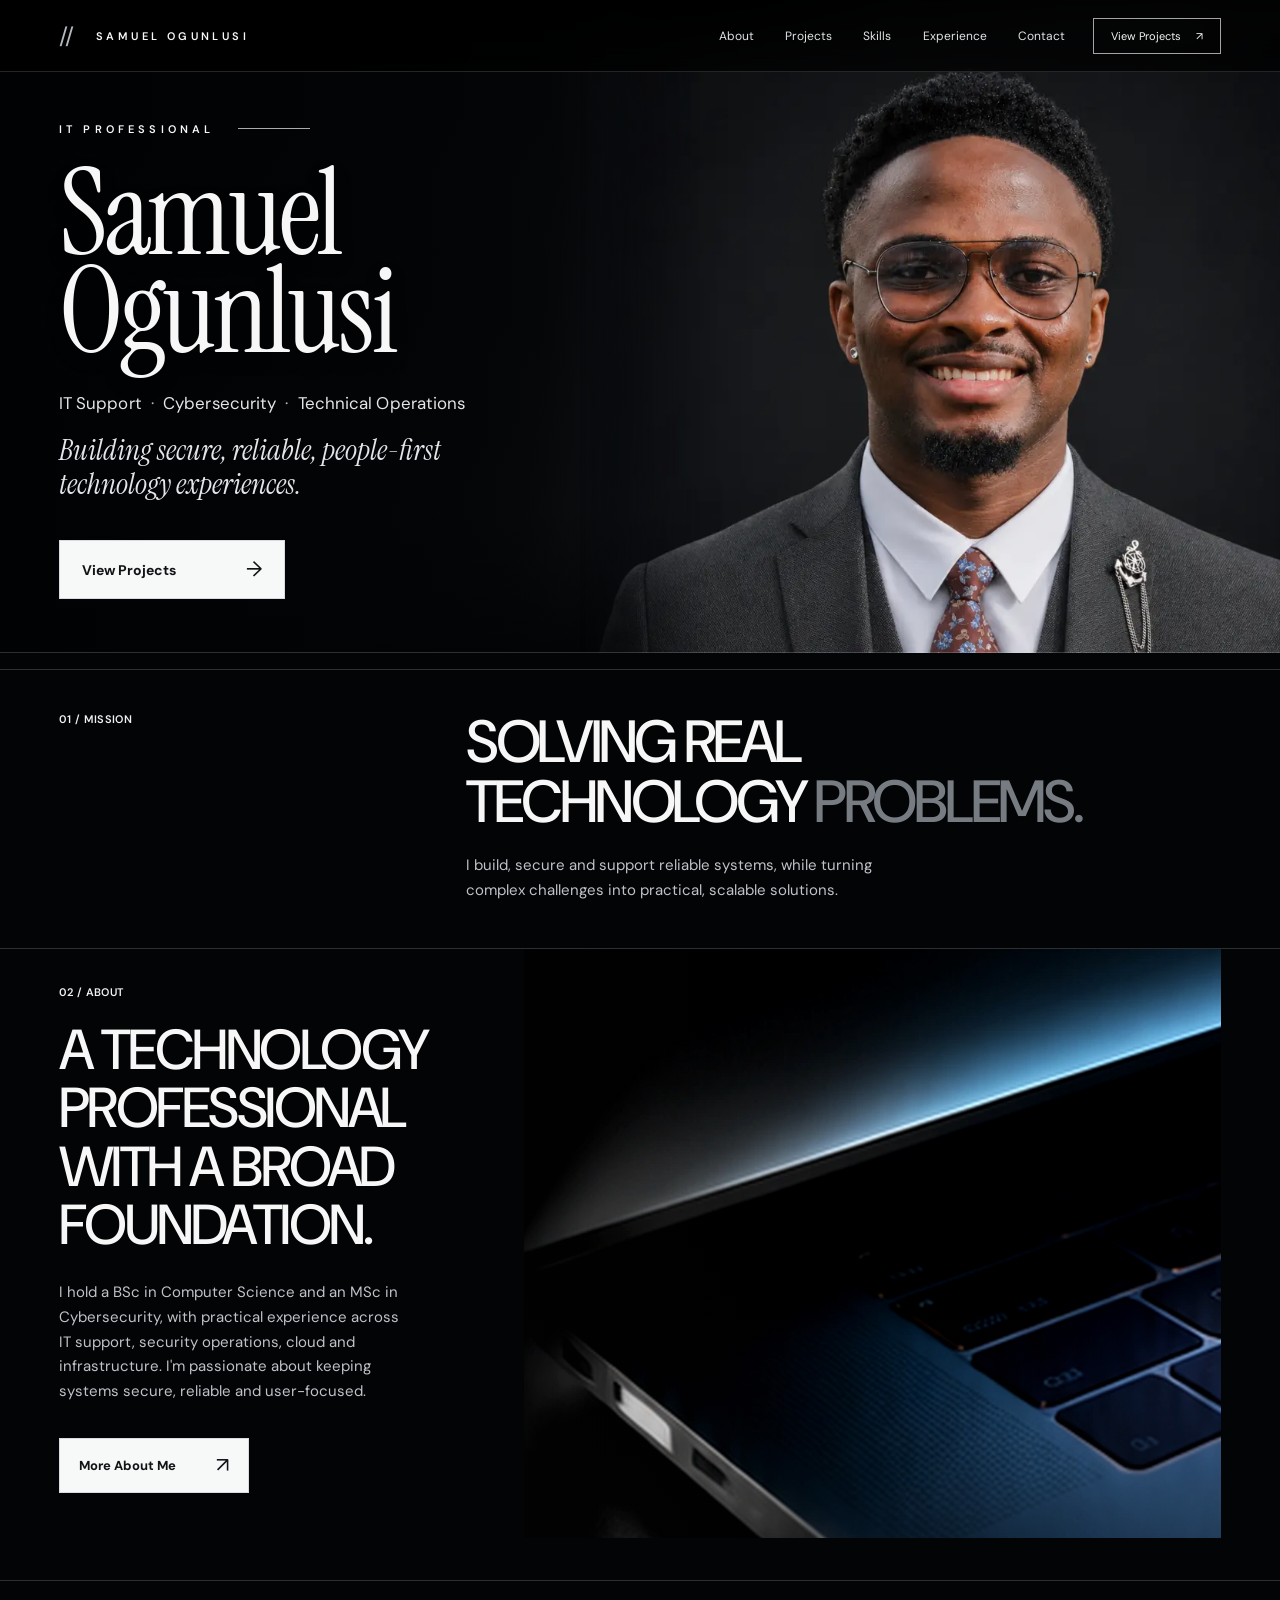
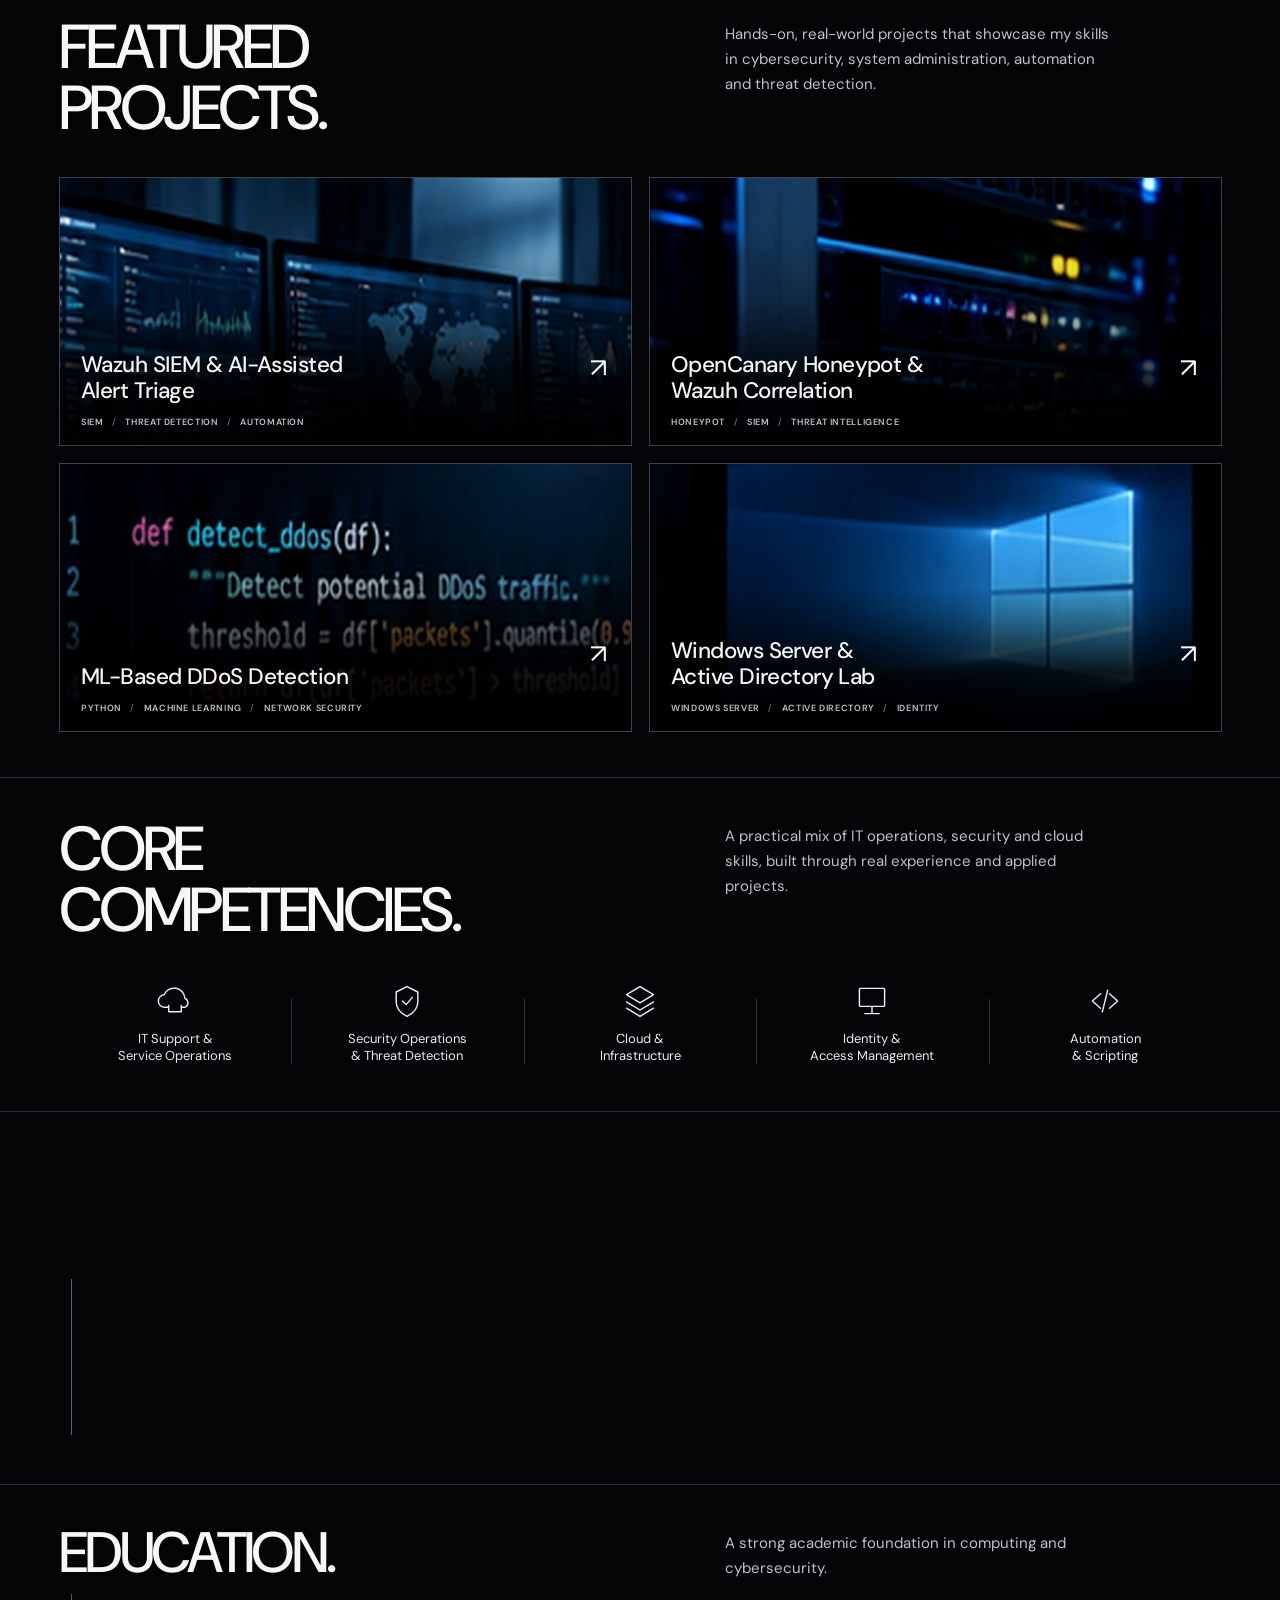
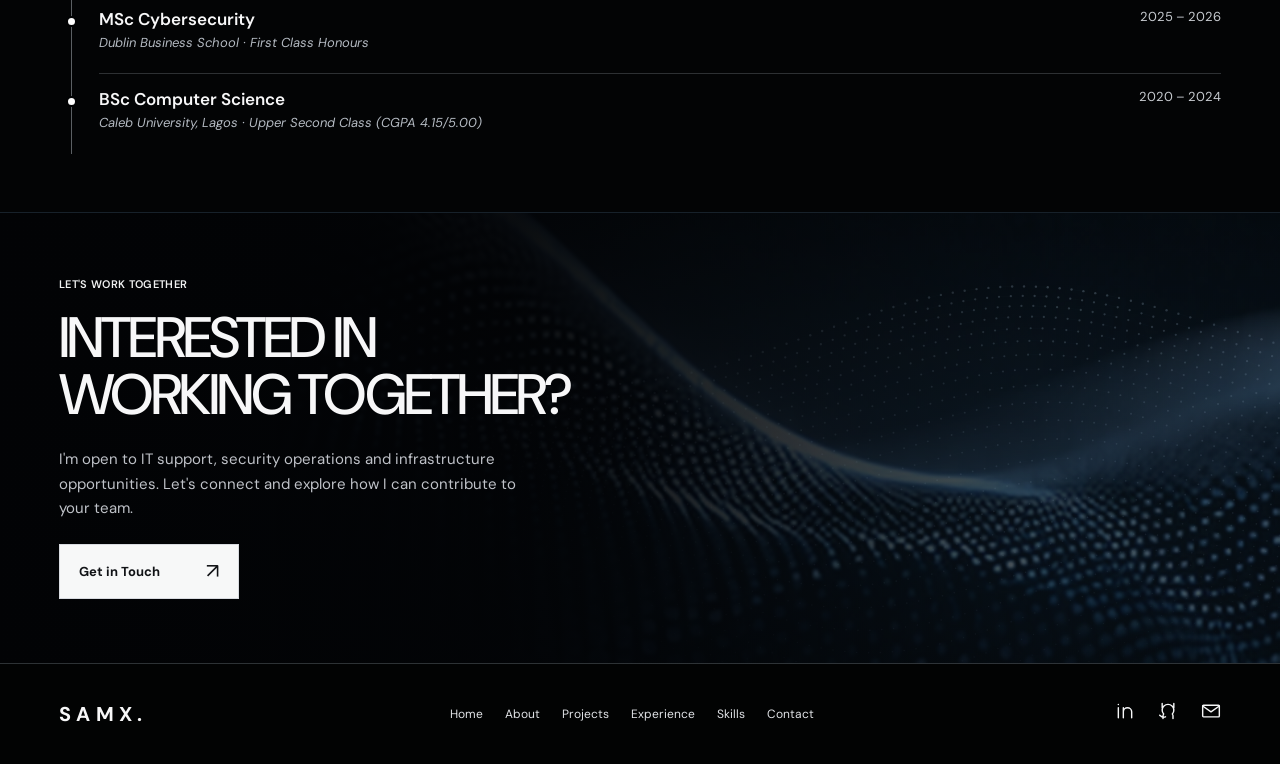
==== index.html @ 0290d422 "feat(portfolio): replace old Flask site with approved SAMX 2026 design" ====
<!doctype html>
<html lang="en">
<head>
  <meta charset="utf-8">
  <meta name="viewport" content="width=device-width, initial-scale=1">
  <meta name="theme-color" content="#050608">
  <meta name="description" content="Samuel Ogunlusi — IT support, cybersecurity and technical operations. Computer Science and MSc Cybersecurity graduate in Dublin. Selected work in SIEM, threat detection, ML security research and identity systems.">
  <meta property="og:title" content="Samuel Ogunlusi | IT Support · Cybersecurity · Technical Operations">
  <meta property="og:description" content="Building secure, reliable, people-first technology experiences.">
  <title>Samuel Ogunlusi · IT Support, Cybersecurity & Technical Operations</title>
  <link rel="icon" type="image/svg+xml" href="assets/favicon.svg">
  <link rel="preconnect" href="https://fonts.googleapis.com">
  <link rel="preconnect" href="https://fonts.gstatic.com" crossorigin>
  <link href="https://fonts.googleapis.com/css2?family=DM+Sans:wght@400;500;600;700&family=DM+Mono:wght@400;500&family=Instrument+Serif:ital@0;1&display=swap" rel="stylesheet">
  <link rel="stylesheet" href="styles.css">
  <script defer src="app.js"></script>
</head>
<body>
<a href="#main" class="skip-link">Skip to content</a>
<div id="readingProgress" aria-hidden="true"></div>
<header class="site-header" id="top">
  <div class="shell nav-content">
    <a class="brand" href="#top" aria-label="Samuel Ogunlusi home"><span class="brand-mark">//</span><span>SAMUEL OGUNLUSI</span></a>
    <nav class="desktop-links" aria-label="Main navigation">
      <a href="#about">About</a><a href="#projects">Projects</a><a href="#skills">Skills</a><a href="#experience">Experience</a><a href="#contact">Contact</a>
    </nav>
    <div class="nav-actions">
      <a class="outline-link" href="#projects">View Projects <span aria-hidden="true">↗</span></a>
      <button id="menuToggle" class="menu-toggle" aria-label="Open menu" aria-controls="mobileMenu" aria-expanded="false" type="button"><span></span><span></span></button>
    </div>
  </div>
  <nav id="mobileMenu" class="mobile-links" aria-label="Mobile navigation" hidden>
    <a href="#about">About</a><a href="#projects">Projects</a><a href="#skills">Skills</a><a href="#experience">Experience</a><a href="#contact">Contact</a>
  </nav>
</header>
<main id="main">
<!-- HERO: faithful to the exact approved first-screen layout. Original portrait pixels are untouched. -->
<section class="hero" aria-labelledby="heroName">
  <div class="hero-architecture" aria-hidden="true"></div>
  <div class="shell hero-inner">
    <div class="hero-copy">
      <div class="section-kicker hero-kicker"><span>IT PROFESSIONAL</span><span class="kicker-rule"></span></div>
      <h1 id="heroName">Samuel<br>Ogunlusi</h1>
      <p class="hero-roles">IT Support <span>·</span> Cybersecurity <span>·</span> Technical Operations</p>
      <p class="hero-statement">Building secure, reliable, people-first<br class="only-desktop"> technology experiences.</p>
      <a href="#projects" class="light-button magnetic">View Projects <span aria-hidden="true">→</span></a>
    </div>
    <div class="hero-portrait-wrap" aria-hidden="true">
      <img class="hero-portrait" src="assets/samuel-exact-portrait.webp" alt="" fetchpriority="high" width="1000" height="1000">
    </div>
  </div>
  <div class="hero-edge" aria-hidden="true"></div>
</section>

<!-- 01 MISSION -->
<section class="mission content-section" id="mission" aria-labelledby="mission-title">
  <div class="shell dividing-line mission-grid">
    <span class="section-label reveal">01 / MISSION</span>
    <div class="mission-content reveal">
      <h2 id="mission-title">SOLVING REAL<br>TECHNOLOGY <span>PROBLEMS.</span></h2>
      <p>I build, secure and support reliable systems, while turning complex challenges into practical, scalable solutions.</p>
    </div>
  </div>
</section>

<!-- 02 ABOUT -->
<section class="about content-section" id="about" aria-labelledby="about-heading">
  <div class="shell dividing-line about-grid">
    <div class="about-copy reveal">
      <span class="section-label">02 / ABOUT</span>
      <h2 id="about-heading">A TECHNOLOGY<br>PROFESSIONAL<br>WITH A BROAD<br>FOUNDATION.</h2>
      <p>I hold a BSc in Computer Science and an MSc in Cybersecurity, with practical experience across IT support, security operations, cloud and infrastructure. I'm passionate about keeping systems secure, reliable and user-focused.</p>
      <a class="light-button magnetic small-button" href="#experience">More About Me <span aria-hidden="true">↗</span></a>
    </div>
    <div class="about-visual reveal" aria-label="Close-up editorial photograph of a modern laptop"><img src="assets/approved-laptop.webp" alt="Blue-lit laptop keyboard with a dark industrial finish" loading="lazy" width="996" height="726"><div class="visual-sheen" aria-hidden="true"></div></div>
  </div>
</section>

<!-- FEATURED PROJECTS: exact 2x2 card layout and approved imagery -->
<section class="projects content-section" id="projects" aria-labelledby="projects-heading">
  <div class="shell dividing-line">
    <div class="section-intro reveal"><h2 id="projects-heading">FEATURED<br>PROJECTS.</h2><p>Hands-on, real-world projects that showcase my skills in cybersecurity, system administration, automation and threat detection.</p></div>
    <div class="project-grid">
      <button class="project-card reveal" data-project="wazuh" aria-label="View Wazuh SIEM and AI-Assisted Alert Triage case study" type="button">
        <img src="assets/project-1.webp" alt="Multiple cybersecurity monitoring dashboards" loading="lazy" width="1280" height="500">
        <span class="project-overlay"><span class="project-title">Wazuh SIEM &amp; AI-Assisted<br>Alert Triage</span><span class="project-arrow" aria-hidden="true">↗</span><span class="project-tags">SIEM <b>/</b> THREAT DETECTION <b>/</b> AUTOMATION</span></span><span class="project-glint" aria-hidden="true"></span>
      </button>
      <button class="project-card reveal" data-project="opencanary" aria-label="View OpenCanary Honeypot and Wazuh Correlation case study" type="button">
        <img src="assets/project-2.webp" alt="Data centre racks illuminated by blue network status lights" loading="lazy" width="1280" height="500">
        <span class="project-overlay"><span class="project-title">OpenCanary Honeypot &amp;<br>Wazuh Correlation</span><span class="project-arrow" aria-hidden="true">↗</span><span class="project-tags">HONEYPOT <b>/</b> SIEM <b>/</b> THREAT INTELLIGENCE</span></span><span class="project-glint" aria-hidden="true"></span>
      </button>
      <button class="project-card reveal" data-project="gadm" aria-label="View ML-Based DDoS Detection research case study" type="button">
        <img src="assets/project-3.webp" alt="Python network security detection code in a dark code editor" loading="lazy" width="1280" height="500">
        <span class="project-overlay"><span class="project-title">ML-Based DDoS Detection</span><span class="project-arrow" aria-hidden="true">↗</span><span class="project-tags">PYTHON <b>/</b> MACHINE LEARNING <b>/</b> NETWORK SECURITY</span></span><span class="project-glint" aria-hidden="true"></span>
      </button>
      <button class="project-card reveal" data-project="windows" aria-label="View Windows Server and Active Directory Lab case study" type="button">
        <img src="assets/project-4.webp" alt="Glowing blue Windows desktop against a black background" loading="lazy" width="1280" height="500">
        <span class="project-overlay"><span class="project-title">Windows Server &amp;<br>Active Directory Lab</span><span class="project-arrow" aria-hidden="true">↗</span><span class="project-tags">WINDOWS SERVER <b>/</b> ACTIVE DIRECTORY <b>/</b> IDENTITY</span></span><span class="project-glint" aria-hidden="true"></span>
      </button>
    </div>
  </div>
</section>

<!-- CORE COMPETENCIES -->
<section class="skills content-section" id="skills" aria-labelledby="skills-heading">
  <div class="shell dividing-line">
    <div class="section-intro reveal"><h2 id="skills-heading">CORE<br>COMPETENCIES.</h2><p>A practical mix of IT operations, security and cloud skills, built through real experience and applied projects.</p></div>
    <div class="skills-grid">
      <div class="skill-item reveal"><svg viewBox="0 0 40 40" aria-hidden="true"><path d="M12 27H9a7 7 0 0 1-1-14 12 12 0 0 1 23 4 5.4 5.4 0 0 1 0 10h-4M13 32v-7m14 7v-7M13 32h14"/></svg><span>IT Support &amp;<br>Service Operations</span></div>
      <div class="skill-item reveal"><svg viewBox="0 0 40 40" aria-hidden="true"><path d="M20 4 32 10v11c0 9-6 13-12 16C14 34 8 30 8 21V10Z"/><path d="m15 20 4 4 7-8"/></svg><span>Security Operations<br>&amp; Threat Detection</span></div>
      <div class="skill-item reveal"><svg viewBox="0 0 40 40" aria-hidden="true"><path d="m20 4 15 9-15 9L5 13Zm-15 17 15 9 15-9M5 28l15 9 15-9"/></svg><span>Cloud &amp;<br>Infrastructure</span></div>
      <div class="skill-item reveal"><svg viewBox="0 0 40 40" aria-hidden="true"><rect x="6" y="6" width="28" height="20" rx="1"/><path d="M20 26v8M12 34h16"/></svg><span>Identity &amp;<br>Access Management</span></div>
      <div class="skill-item reveal"><svg viewBox="0 0 40 40" aria-hidden="true"><path d="m15 12-9 8 9 8m10-16 9 8-9 8M23 8l-6 24"/></svg><span>Automation<br>&amp; Scripting</span></div>
    </div>
  </div>
</section>

<!-- EXPERIENCE -->
<section class="experience content-section" id="experience" aria-labelledby="experience-heading">
  <div class="shell dividing-line">
    <div class="section-intro reveal"><h2 id="experience-heading">PROFESSIONAL<br>EXPERIENCE.</h2><p>Hands-on experience delivering IT support, user management and operational improvements in fast-paced environments.</p></div>
    <div class="timeline" role="list">
      <button class="timeline-row reveal" type="button" data-experience="enl" role="listitem" aria-expanded="false"><span class="timeline-dot"></span><span class="timeline-main"><strong>IT Support Technician</strong><i>ENL Consortium Limited · Abuja, Nigeria</i><span class="timeline-detail" hidden>Delivered first- and second-line Windows and network support for 50+ users, supported Active Directory administration and streamlined onboarding work through PowerShell automation.</span></span><time datetime="2023-05">May 2023 – Oct 2023</time><span class="timeline-arrow" aria-hidden="true">↗</span></button>
      <button class="timeline-row reveal" type="button" data-experience="niit" role="listitem" aria-expanded="false"><span class="timeline-dot"></span><span class="timeline-main"><strong>Cybersecurity Associate</strong><i>NIIT Fortesoft Systems · Lagos, Nigeria</i><span class="timeline-detail" hidden>Investigated Windows/Linux security events and network connectivity issues; used Python and Bash for log processing and prepared technical reports.</span></span><time datetime="2024-09">Sep 2024 – Aug 2025</time><span class="timeline-arrow" aria-hidden="true">↗</span></button>
    </div>
  </div>
</section>

<!-- EDUCATION -->
<section class="education content-section" id="education" aria-labelledby="education-heading">
  <div class="shell dividing-line">
    <div class="section-intro reveal"><h2 id="education-heading">EDUCATION.</h2><p>A strong academic foundation in computing and cybersecurity.</p></div>
    <div class="timeline education-timeline" role="list">
      <div class="timeline-row reveal" role="listitem"><span class="timeline-dot"></span><span class="timeline-main"><strong>MSc Cybersecurity</strong><i>Dublin Business School · First Class Honours</i></span><time>2025 – 2026</time></div>
      <div class="timeline-row reveal" role="listitem"><span class="timeline-dot"></span><span class="timeline-main"><strong>BSc Computer Science</strong><i>Caleb University, Lagos · Upper Second Class (CGPA 4.15/5.00)</i></span><time>2020 – 2024</time></div>
    </div>
  </div>
</section>

<!-- CONTACT -->
<section class="contact" id="contact" aria-labelledby="contact-heading">
  <canvas id="waveCanvas" aria-hidden="true"></canvas>
  <div class="contact-wash" aria-hidden="true"></div>
  <div class="shell contact-inner"><div class="contact-copy reveal"><span class="section-label">LET'S WORK TOGETHER</span><h2 id="contact-heading">INTERESTED IN<br>WORKING TOGETHER?</h2><p>I'm open to IT support, security operations and infrastructure opportunities. Let's connect and explore how I can contribute to your team.</p><a href="mailto:samuelogunlusi21@gmail.com?subject=Portfolio%20enquiry" class="light-button magnetic small-button">Get in Touch <span aria-hidden="true">↗</span></a></div></div>
</section>
</main>
<footer class="footer"><div class="shell footer-inner"><a href="#top" class="footer-brand">SAMX.</a><nav aria-label="Footer navigation"><a href="#top">Home</a><a href="#about">About</a><a href="#projects">Projects</a><a href="#experience">Experience</a><a href="#skills">Skills</a><a href="#contact">Contact</a></nav><div class="social-links"><a href="https://www.linkedin.com/in/samuel-ogunlusi" target="_blank" rel="noopener noreferrer" aria-label="LinkedIn"><svg viewBox="0 0 24 24" aria-hidden="true"><path d="M4 8v12M4 4v.3M10 20V8m0 5a5 5 0 0 1 10 0v7"/></svg></a><a href="https://github.com/SamXl-Codes" target="_blank" rel="noopener noreferrer" aria-label="GitHub"><svg viewBox="0 0 24 24" aria-hidden="true"><path d="M9 19c-5 2-6-2-7-2m16 4v-3a3 3 0 0 0-.8-2.3 7 7 0 1 0-10.4 0A3 3 0 0 0 6 18v3m13-18v5m-14-5v5"/></svg></a><a href="mailto:samuelogunlusi21@gmail.com" aria-label="Email Samuel"><svg viewBox="0 0 24 24" aria-hidden="true"><rect x="2" y="5" width="20" height="14" rx="1"/><path d="m2 6 10 7 10-7"/></svg></a></div></div></footer>

<dialog id="projectDialog" class="project-dialog" aria-labelledby="dialogTitle"><div class="dialog-panel"><button class="dialog-close" id="dialogClose" aria-label="Close project details" type="button">×</button><span id="dialogIndex" class="dialog-index"></span><h2 id="dialogTitle"></h2><p id="dialogLead" class="dialog-lead"></p><div class="dialog-columns"><section><h3>THE CHALLENGE</h3><p id="dialogChallenge"></p></section><section><h3>THE IMPLEMENTATION</h3><p id="dialogImplementation"></p></section><section><h3>THE OUTCOME</h3><p id="dialogOutcome"></p></section></div><div id="dialogTech" class="dialog-tech"></div><div class="dialog-actions"><a href="https://github.com/SamXl-Codes" target="_blank" rel="noopener noreferrer">Explore GitHub ↗</a><button id="dialogBack" type="button">Back to projects ↑</button></div><p class="dialog-disclaimer">Project visuals are editorial illustrations. Detailed artefacts and public repositories can be linked once approved for release.</p></div></dialog>
<div class="motion-toolbar"><button id="motionToggle" type="button" aria-label="Pause animations" aria-pressed="false"><span aria-hidden="true">Ⅱ</span> <span class="motion-text">Pause motion</span></button></div>
</body>
</html>
---- styles.css ----
:root{--bg:#030405;--bg2:#0a0d11;--white:#f7f7f8;--muted:#a9aeb5;--quiet:#7c828a;--rule:rgba(215,224,232,.20);--blue:#9abbd6;--page:1220px;--gutter:clamp(22px,4.6vw,68px);--ease:cubic-bezier(.22,1,.36,1)}
*{box-sizing:border-box}html{scroll-behavior:smooth;scroll-padding-top:95px}body{margin:0;background:var(--bg);color:var(--white);font-family:'DM Sans',Arial,sans-serif;font-size:16px;-webkit-font-smoothing:antialiased;overflow-x:hidden}body.dialog-open,body.menu-open{overflow:hidden}a{color:inherit;text-decoration:none}button{font:inherit}img{display:block;max-width:100%}button,a{-webkit-tap-highlight-color:transparent}button:focus-visible,a:focus-visible{outline:2px solid #c7ddec;outline-offset:5px}::selection{background:#d2e7f2;color:#101318}.shell{max-width:calc(var(--page) + var(--gutter)*2);padding-inline:var(--gutter);margin-inline:auto}.skip-link{position:fixed;top:-90px;left:20px;background:white;color:#000;z-index:999;padding:12px}.skip-link:focus{top:16px}#readingProgress{height:2px;background:#e7ebef;position:fixed;top:0;left:0;z-index:1002;width:0;box-shadow:0 0 14px rgba(228,241,252,.65);pointer-events:none}
.site-header{position:absolute;left:0;right:0;top:0;z-index:30;background:linear-gradient(to bottom,rgba(0,0,0,.92),rgba(0,0,0,.72));border-bottom:1px solid rgba(255,255,255,.14);backdrop-filter:blur(14px)}.nav-content{height:71px;display:flex;align-items:center;justify-content:space-between;gap:28px}.brand{display:flex;align-items:center;gap:22px;white-space:nowrap;font-size:11px;letter-spacing:.31em;font-weight:600}.brand-mark{font-size:23px;font-weight:400;letter-spacing:0;color:#b4bac0}.desktop-links{display:flex;gap:clamp(15px,2.45vw,35px);align-items:center;margin-left:auto}.desktop-links a,.footer nav a{font-size:12px;color:#e1e3e7;transition:color .3s ease}.desktop-links a{position:relative}.desktop-links a:after{content:"";position:absolute;bottom:-11px;left:0;width:100%;height:1px;transform:scaleX(0);transform-origin:left;background:var(--white);transition:transform .3s var(--ease)}.desktop-links a:hover:after,.desktop-links a.active:after{transform:scaleX(1)}.outline-link{display:inline-flex;gap:15px;align-items:center;border:1px solid #a1a3a8;padding:10px 17px;font-size:11px;white-space:nowrap;transition:background .3s,color .3s,border-color .3s}.outline-link:hover{background:#fff;color:#111;border-color:#fff}.nav-actions{display:flex;align-items:center}.menu-toggle{display:none;width:38px;height:35px;border:1px solid #717780;background:transparent;color:white;flex-direction:column;align-items:center;justify-content:center;gap:6px}.menu-toggle span{width:18px;height:1px;background:#fff;transition:transform .2s}.menu-toggle[aria-expanded=true] span:first-child{transform:translateY(3.5px) rotate(45deg)}.menu-toggle[aria-expanded=true] span:last-child{transform:translateY(-3.5px) rotate(-45deg)}.mobile-links{position:absolute;top:70px;left:0;right:0;z-index:35;padding:18px var(--gutter) 28px;background:#06080a;border-bottom:1px solid var(--rule);display:grid;gap:0}.mobile-links[hidden]{display:none}.mobile-links a{padding:16px 8px;border-bottom:1px solid var(--rule);font-size:20px}
.hero{min-height:620px;height:clamp(600px,51vw,750px);position:relative;isolation:isolate;overflow:hidden;background:linear-gradient(120deg,#020305 7%,#080b0e 44%,#14171b 65%,#040507 100%)}.hero-architecture{position:absolute;inset:-10% -8% -10% 35%;z-index:-2;opacity:.55;background:repeating-linear-gradient(88deg,transparent 0 13%,rgba(143,155,171,.15) 16%,transparent 18% 29%),radial-gradient(ellipse at 70% 36%,#3c454e 0%,transparent 50%);filter:blur(18px);transform:skewX(-7deg)}.hero:after{content:"";position:absolute;inset:0;z-index:-1;pointer-events:none;background:linear-gradient(90deg,rgba(1,2,3,.90) 0%,rgba(2,3,4,.78) 33%,rgba(2,3,4,.12) 65%,rgba(3,4,5,.03) 90%),linear-gradient(0deg,#040506 0%,transparent 22%)}.hero-inner{height:100%;position:relative;display:flex;align-items:center}.hero-copy{position:relative;z-index:3;width:55%;padding-top:68px;pointer-events:auto}.section-kicker{display:flex;align-items:center;gap:23px;text-transform:uppercase;letter-spacing:.38em;font-weight:600;font-size:11px}.hero-kicker{margin-bottom:29px}.kicker-rule{height:1px;width:72px;background:#a7acb1}.hero h1{font-family:'Instrument Serif',Georgia,serif;font-weight:400;letter-spacing:-.028em;font-size:clamp(82px,9.3vw,143px);line-height:.83;margin:0 0 30px;white-space:nowrap;text-shadow:0 8px 20px rgba(0,0,0,.13)}.hero-roles{margin:0 0 20px;color:#e4e5e8;white-space:nowrap;font-size:clamp(13px,1.32vw,18px);letter-spacing:.005em}.hero-roles span{color:#adb9c1;margin:0 .3em}.hero-statement{font-family:'Instrument Serif',Georgia,serif;font-style:italic;color:#e2e5e9;font-size:clamp(23px,2.25vw,34px);line-height:1.18;margin:0 0 38px;max-width:600px}.light-button{display:inline-flex;align-items:center;justify-content:space-between;gap:40px;min-width:226px;padding:18px 22px;background:#f7f8f8;color:#111316;font-weight:700;font-size:14px;border:1px solid #d8dbe0;transition:background .25s,transform .35s var(--ease),box-shadow .3s}.light-button:hover{background:#dce7ee;box-shadow:0 8px 35px rgba(217,232,240,.18)}.light-button span{font-size:21px;font-weight:400;line-height:1}.small-button{min-width:180px;padding:16px 19px;font-size:13px}.hero-portrait-wrap{position:absolute;pointer-events:none;right:-5.5%;bottom:-23%;height:115%;width:min(62%,770px);z-index:0;overflow:visible;opacity:1;transform:translate3d(var(--portrait-x,0px),var(--portrait-y,0px),0);transition:transform .8s var(--ease)}.hero-portrait{display:block;position:absolute;width:100%;max-width:none;height:auto;bottom:0;right:0;mask-image:linear-gradient(to right,transparent 0%,#000 16%,#000 90%,transparent 100%),linear-gradient(to bottom,transparent 0%,#000 14%,#000 85%,transparent 100%);mask-composite:intersect;-webkit-mask-image:linear-gradient(to right,transparent 0%,#000 16%,#000 90%,transparent 100%)}.hero-edge{height:1px;background:var(--rule);position:absolute;bottom:0;left:0;right:0}
.content-section{background:var(--bg)}.dividing-line{border-top:1px solid var(--rule)}.section-label{display:block;font-size:11px;font-weight:600;letter-spacing:.03em;color:#f0f1f1}.mission{padding-top:16px}.mission-grid{display:grid;grid-template-columns:35% 65%;gap:0;min-height:252px;padding-top:42px;padding-bottom:46px}.mission-content h2{font-weight:500;font-size:clamp(38px,4.65vw,67px);line-height:1.0;letter-spacing:-.055em;margin:0 0 22px}.mission-content h2 span{color:#777c83}.mission-content p,.section-intro p,.about-copy p,.contact-copy p{font-size:15px;line-height:1.65;color:#bfc2c8;max-width:465px;margin:0}
.about{padding-top:0}.about-grid{display:grid;grid-template-columns:40% 60%;align-items:stretch;min-height:570px;gap:0}.about-copy{padding:36px 30px 45px 0}.about-copy h2{font-size:clamp(35px,4.4vw,61px);line-height:1.035;letter-spacing:-.045em;font-weight:500;margin:22px 0 26px}.about-copy p{max-width:340px;margin-bottom:34px}.about-visual{position:relative;overflow:hidden;align-self:stretch;background:radial-gradient(circle at 72% 37%,#141e29,#020406 65%)}.about-visual img{width:100%;height:100%;object-fit:cover;object-position:center;filter:contrast(1.05);transform:scale(1.035);transition:transform 1.4s var(--ease)}.about-visual:hover img{transform:scale(1.09)}.about-visual:before{content:"";position:absolute;z-index:1;inset:0;pointer-events:none;background:linear-gradient(90deg,rgba(3,4,5,.30),transparent 32%),linear-gradient(0deg,rgba(4,5,7,.23),transparent 50%)}.visual-sheen{position:absolute;inset:-50%;pointer-events:none;z-index:2;background:linear-gradient(100deg,transparent 43%,rgba(255,255,255,.075) 48%,transparent 53%);transform:translateX(-80%);transition:transform 1.5s}.about-visual:hover .visual-sheen{transform:translateX(70%)}
.projects{padding-top:42px}.section-intro{display:grid;grid-template-columns:55% 45%;align-items:start;gap:15px;margin:35px 0 38px}.section-intro h2{font-size:clamp(43px,4.85vw,70px);line-height:.99;letter-spacing:-.057em;font-weight:500;margin:0}.section-intro p{padding-top:6px;margin-left:12px;max-width:390px}.project-grid{display:grid;grid-template-columns:1fr 1fr;gap:17px}.project-card{position:relative;display:block;overflow:hidden;height:clamp(220px,21vw,290px);padding:0;cursor:pointer;background:#111b22;border:1px solid rgba(220,231,240,.20);color:var(--white);text-align:left;transform-style:preserve-3d;transition:border-color .4s,box-shadow .35s,transform .5s var(--ease);isolation:isolate}.project-card:hover{border-color:rgba(235,245,255,.72);box-shadow:0 20px 70px rgba(0,0,0,.5)}.project-card img{position:absolute;inset:0;width:100%;height:100%;object-fit:cover;object-position:center;filter:saturate(.9) contrast(1.07);transform:scale(1.005);transition:transform .95s var(--ease),filter .7s ease}.project-card:hover img{transform:scale(1.09);filter:saturate(1.02) contrast(1.08)}.project-overlay{position:absolute;z-index:2;inset:0;background:linear-gradient(0deg,rgba(0,0,0,.99) 0%,rgba(0,0,0,.88) 22%,rgba(0,0,0,.17) 54%,transparent 77%);display:flex;flex-direction:column;justify-content:flex-end;padding:21px 21px 16px}.project-title{font-size:clamp(18px,1.75vw,24px);line-height:1.16;letter-spacing:-.025em;font-weight:500;max-width:86%}.project-arrow{position:absolute;right:24px;bottom:60px;font-size:27px;font-weight:400;transition:transform .35s var(--ease)}.project-card:hover .project-arrow{transform:translate(5px,-5px)}.project-tags{font-size:9px;line-height:1.4;margin-top:12px;letter-spacing:.07em;font-weight:600;white-space:nowrap;color:#bcc3cd}.project-tags b{font-weight:400;color:#7b8793;margin-inline:6px}.project-glint{position:absolute;z-index:3;inset:0;pointer-events:none;background:radial-gradient(420px circle at var(--mouse-x,50%) var(--mouse-y,35%),rgba(231,243,255,.13),transparent 50%);opacity:0;transition:opacity .3s}.project-card:hover .project-glint{opacity:1}
.skills{padding-top:45px}.skills .dividing-line,.experience .dividing-line,.education .dividing-line{padding-top:5px}.skills .section-intro,.experience .section-intro,.education .section-intro{margin-bottom:34px}.skills-grid{display:grid;grid-template-columns:repeat(5,1fr);align-items:stretch;margin-bottom:38px}.skill-item{display:flex;flex-direction:column;align-items:center;justify-content:center;gap:12px;padding:8px 16px 3px;text-align:center;position:relative;transition:transform .45s var(--ease)}.skill-item+ .skill-item:before{content:"";position:absolute;top:25%;left:0;height:70%;width:1px;background:var(--rule)}.skill-item svg{width:36px;height:36px;fill:none;stroke:#e8eef3;stroke-width:1.6;stroke-linecap:round;stroke-linejoin:round;transition:transform .45s var(--ease),stroke .4s ease}.skill-item:hover svg{transform:translateY(-6px);stroke:#accde5}.skill-item span{font-size:13px;line-height:1.3;color:#e9ecef;min-height:35px}.experience,.education{padding-top:4px}.experience .section-intro,.education .section-intro{margin-bottom:15px}.experience .section-intro h2,.education .section-intro h2{font-size:clamp(40px,4.45vw,65px)}.timeline{border-left:1px solid rgba(225,233,240,.40);margin-left:12px;padding-left:27px;margin-bottom:45px}.timeline-row{display:grid;grid-template-columns:minmax(0,1fr) auto 20px;gap:16px;position:relative;min-height:78px;align-items:start;padding:14px 0 15px;width:100%;background:none;color:inherit;text-align:left;border:0;border-bottom:1px solid var(--rule);cursor:pointer}.timeline-row:last-child{border-bottom:0}.timeline-dot{position:absolute;left:-33px;top:22px;width:11px;height:11px;border:2px solid var(--bg);background:#fff;border-radius:50%}.timeline-main{display:flex;flex-direction:column;gap:4px}.timeline-main strong{font-size:17px;font-weight:600}.timeline-main i{font-size:13px;color:#b4bac2;font-style:italic}.timeline time{font-size:13px;color:#c7cbd0;white-space:nowrap}.timeline-arrow{font-size:21px;font-weight:400;transition:transform .3s}.timeline-row:hover .timeline-arrow,.timeline-row[aria-expanded=true] .timeline-arrow{transform:translate(3px,-3px)}.timeline-detail{font-size:13px;font-weight:400;line-height:1.65;color:#aeb8c3;padding-top:10px;max-width:590px}.timeline-detail[hidden]{display:none}.education-timeline .timeline-row{cursor:default;grid-template-columns:minmax(0,1fr) auto;min-height:80px}.education .timeline{margin-bottom:58px}.education .section-intro{margin-bottom:12px}
.contact{position:relative;overflow:hidden;min-height:450px;isolation:isolate;background:radial-gradient(ellipse at 80% 72%,#0e1d2a,#030608 76%);border-top:1px solid #17212a;border-bottom:1px solid var(--rule)}.contact:before{content:"";position:absolute;inset:0;z-index:-2;opacity:.34;background-image:url('assets/approved-wave.webp');background-size:auto 130%;background-position:right center;background-repeat:no-repeat}.contact-wash{position:absolute;inset:0;z-index:-1;pointer-events:none;background:linear-gradient(90deg,rgba(2,3,5,.98) 0%,rgba(2,3,5,.90) 39%,rgba(2,3,5,.18) 83%)}#waveCanvas{position:absolute;inset:0;width:100%;height:100%;z-index:-1;opacity:.89;pointer-events:none}.contact-inner{min-height:450px;display:flex;align-items:center;padding-block:52px}.contact-copy h2{font-size:clamp(38px,4.45vw,64px);font-weight:500;letter-spacing:-.05em;line-height:1;margin:19px 0 23px}.contact-copy p{margin-bottom:23px;max-width:465px}.footer{background:#020303}.footer-inner{min-height:100px;display:flex;align-items:center;gap:30px}.footer-brand{font-size:20px;letter-spacing:.27em;font-weight:700}.footer nav{display:flex;gap:22px;margin:auto;flex-wrap:wrap;justify-content:center}.footer nav a:hover{color:#fff;text-decoration:underline;text-underline-offset:5px}.social-links{display:flex;gap:23px;align-items:center}.social-links a:hover svg{stroke:#9bc9e6;transform:translateY(-3px)}.social-links svg{width:20px;height:20px;fill:none;stroke:#f6f7f8;stroke-width:1.7;stroke-linejoin:round;stroke-linecap:round;transition:stroke .3s,transform .3s}
/* Meaningful transitions, no layout changes */
.reveal{transition:opacity .85s var(--ease),transform .9s var(--ease);will-change:transform,opacity}.js-motion .reveal:not(.shown){opacity:0;transform:translate3d(0,35px,0)}.js-motion .reveal.shown{opacity:1;transform:translate3d(0,0,0)}.project-card:nth-child(2),.project-card:nth-child(4){transition-delay:.11s}.skill-item:nth-child(2){transition-delay:.055s}.skill-item:nth-child(3){transition-delay:.11s}.skill-item:nth-child(4){transition-delay:.165s}.skill-item:nth-child(5){transition-delay:.22s}
/* Case-study overlay */
.project-dialog{width:min(930px,calc(100vw - 36px));max-height:min(85vh,980px);padding:0;color:#f6f7f8;border:1px solid #6c7985;background:#090d12;box-shadow:0 36px 140px #000;border-radius:0;overflow-y:auto;overscroll-behavior:contain}.project-dialog[open]{animation:dialogIn .38s var(--ease)}@keyframes dialogIn{from{opacity:0;transform:translateY(22px) scale(.98)}to{opacity:1;transform:translateY(0) scale(1)}}.project-dialog::backdrop{background:rgba(0,0,0,.79);backdrop-filter:blur(14px)}.dialog-panel{padding:clamp(24px,4.7vw,68px);position:relative}.dialog-close{position:absolute;right:24px;top:22px;width:43px;height:43px;border:1px solid #68747e;background:transparent;color:white;cursor:pointer;font-size:26px}.dialog-close:hover{background:#eaeef2;color:black}.dialog-index{font-size:11px;letter-spacing:.28em;color:#abc4d6}.dialog-panel h2{font-size:clamp(36px,5vw,65px);line-height:1.05;letter-spacing:-.055em;font-weight:500;max-width:750px;margin:20px 0}.dialog-lead{font-family:'Instrument Serif',Georgia,serif;font-size:clamp(25px,3.2vw,40px);line-height:1.22;color:#dbe4ed}.dialog-columns{display:grid;grid-template-columns:1fr 1fr;gap:32px;margin-top:35px}.dialog-columns section:last-child{grid-column:span 2}.dialog-columns h3{font-size:11px;letter-spacing:.15em;color:#a8bfcd}.dialog-columns p{color:#c0c8ce;font-size:15px;line-height:1.7}.dialog-tech{display:flex;gap:9px;flex-wrap:wrap;margin-top:23px}.dialog-tech span{border:1px solid #4d5c68;padding:7px 10px;color:#d3dce4;font-size:11px}.dialog-actions{border-top:1px solid var(--rule);margin-top:35px;padding-top:22px;display:flex;gap:20px;justify-content:space-between;align-items:center}.dialog-actions a,.dialog-actions button{background:none;border:0;color:white;text-decoration:underline;text-underline-offset:5px;cursor:pointer;font-size:13px}.dialog-disclaimer{font-size:11px;color:#8b97a1;margin-top:22px;line-height:1.5}
.motion-toolbar{position:fixed;z-index:20;bottom:18px;right:20px;opacity:0;transform:translateY(7px);transition:opacity .3s,transform .3s;pointer-events:none}.motion-toolbar.visible{opacity:1;transform:translateY(0);pointer-events:auto}.motion-toolbar button{border:1px solid #758591;color:#cdd7df;background:rgba(7,10,14,.88);backdrop-filter:blur(12px);font-size:11px;padding:9px 12px;cursor:pointer}
@media(min-width:1530px){.hero-portrait-wrap{right:-3%;bottom:-19%;width:min(58%,770px)}.hero-copy{width:54%}}
@media(max-width:1000px){.desktop-links{gap:16px}.brand{gap:12px;letter-spacing:.18em}.hero-copy{width:58%}.hero h1{font-size:clamp(77px,9.3vw,100px)}.hero-portrait-wrap{right:-9%;width:70%;bottom:-15%}.hero-roles{white-space:normal}.section-intro h2{font-size:48px}.project-card{height:255px}.project-tags{font-size:8px}.about-grid{grid-template-columns:44% 56%}}
@media(max-width:740px){:root{--gutter:24px}.nav-content{height:62px}.site-header{position:absolute}.desktop-links{display:none}.outline-link{padding:9px 12px;font-size:10px}.menu-toggle{display:flex;margin-left:12px}.brand{font-size:9px;letter-spacing:.14em}.brand-mark{font-size:17px}.mobile-links{top:62px}.hero{height:790px;min-height:760px}.hero-inner{align-items:flex-start}.hero-copy{padding-top:112px;width:100%}.hero-kicker{font-size:9px;margin-bottom:18px}.kicker-rule{width:50px}.hero h1{font-size:clamp(84px,16vw,116px);margin-bottom:15px}.hero-roles{font-size:14px;max-width:380px;margin-bottom:14px}.hero-statement{font-size:26px;max-width:390px;margin-bottom:20px}.hero-portrait-wrap{width:min(90vw,560px);height:560px;right:-14%;bottom:-13%;opacity:1}.hero:after{background:linear-gradient(180deg,rgba(0,0,0,.85) 0%,rgba(0,0,0,.8) 22%,rgba(0,0,0,.1) 65%,rgba(0,0,0,.26) 100%),linear-gradient(90deg,rgba(0,0,0,.50),transparent 80%)}.mission-grid{grid-template-columns:1fr;gap:24px;min-height:0;padding-top:34px;padding-bottom:45px}.mission-content h2{font-size:clamp(36px,8vw,55px)}.about-grid{grid-template-columns:1fr}.about-copy{padding:30px 0 35px}.about-copy h2{font-size:clamp(39px,9.4vw,59px)}.about-copy p{max-width:530px}.about-visual{min-height:310px;max-height:430px}.section-intro{display:grid;grid-template-columns:1fr;gap:15px;margin:30px 0}.section-intro p{margin:0;max-width:570px}.project-grid{grid-template-columns:1fr}.project-card{height:285px}.project-title{font-size:24px}.project-tags{font-size:9px}.skills-grid{grid-template-columns:repeat(2,1fr);row-gap:28px}.skill-item:nth-child(odd):before{display:none}.skill-item:last-child{grid-column:span 2}.section-intro h2{font-size:clamp(43px,9vw,58px)}.contact{min-height:490px}.contact-inner{min-height:490px}.footer-inner{flex-wrap:wrap;justify-content:space-between;padding-block:30px}.footer nav{order:3;width:100%;margin:4px 0 0;gap:18px;justify-content:flex-start}.footer nav a{font-size:12px}.timeline-row{grid-template-columns:minmax(0,1fr) auto 15px;gap:8px}.timeline time{font-size:11px}.timeline-main strong{font-size:15px}.timeline-main i{font-size:12px}}
@media(max-width:430px){:root{--gutter:18px}.nav-content{gap:8px}.brand{font-size:8px;gap:8px}.outline-link{font-size:9px;gap:5px;padding:8px}.menu-toggle{width:34px;margin-left:7px}.hero{height:715px;min-height:715px}.hero-copy{padding-top:102px}.hero h1{font-size:clamp(70px,15.5vw,88px)}.hero-roles{font-size:12px}.hero-statement{font-size:23px}.light-button{min-width:190px;padding:15px 18px}.hero-portrait-wrap{height:425px;width:425px;right:-24%;bottom:-10%}.section-label{font-size:10px}.project-card{height:245px}.project-title{font-size:21px}.project-tags{font-size:7.7px}.project-arrow{right:18px;bottom:48px}.section-intro p,.about-copy p{font-size:14px}.timeline-row{grid-template-columns:1fr 16px;gap:4px}.timeline-row time{grid-column:1;grid-row:2;justify-self:start;padding-top:3px}.timeline-row .timeline-arrow{grid-column:2;grid-row:1}.education-timeline .timeline-row{grid-template-columns:1fr}.education-timeline .timeline-row time{grid-column:1;grid-row:2}.dialog-columns{grid-template-columns:1fr}.dialog-columns section:last-child{grid-column:span 1}.dialog-actions{flex-direction:column;align-items:flex-start}}
@media(prefers-reduced-motion:reduce){*,*::before,*::after{scroll-behavior:auto!important;animation:none!important;transition:none!important}.reveal{opacity:1!important;transform:none!important}.project-card img{transform:none!important}}
.site-header.scrolled{position:fixed;animation:navEnter .34s var(--ease);background:rgba(4,5,6,.86);box-shadow:0 6px 32px rgba(0,0,0,.38)}@keyframes navEnter{from{transform:translateY(-100%)}to{transform:translateY(0)}}
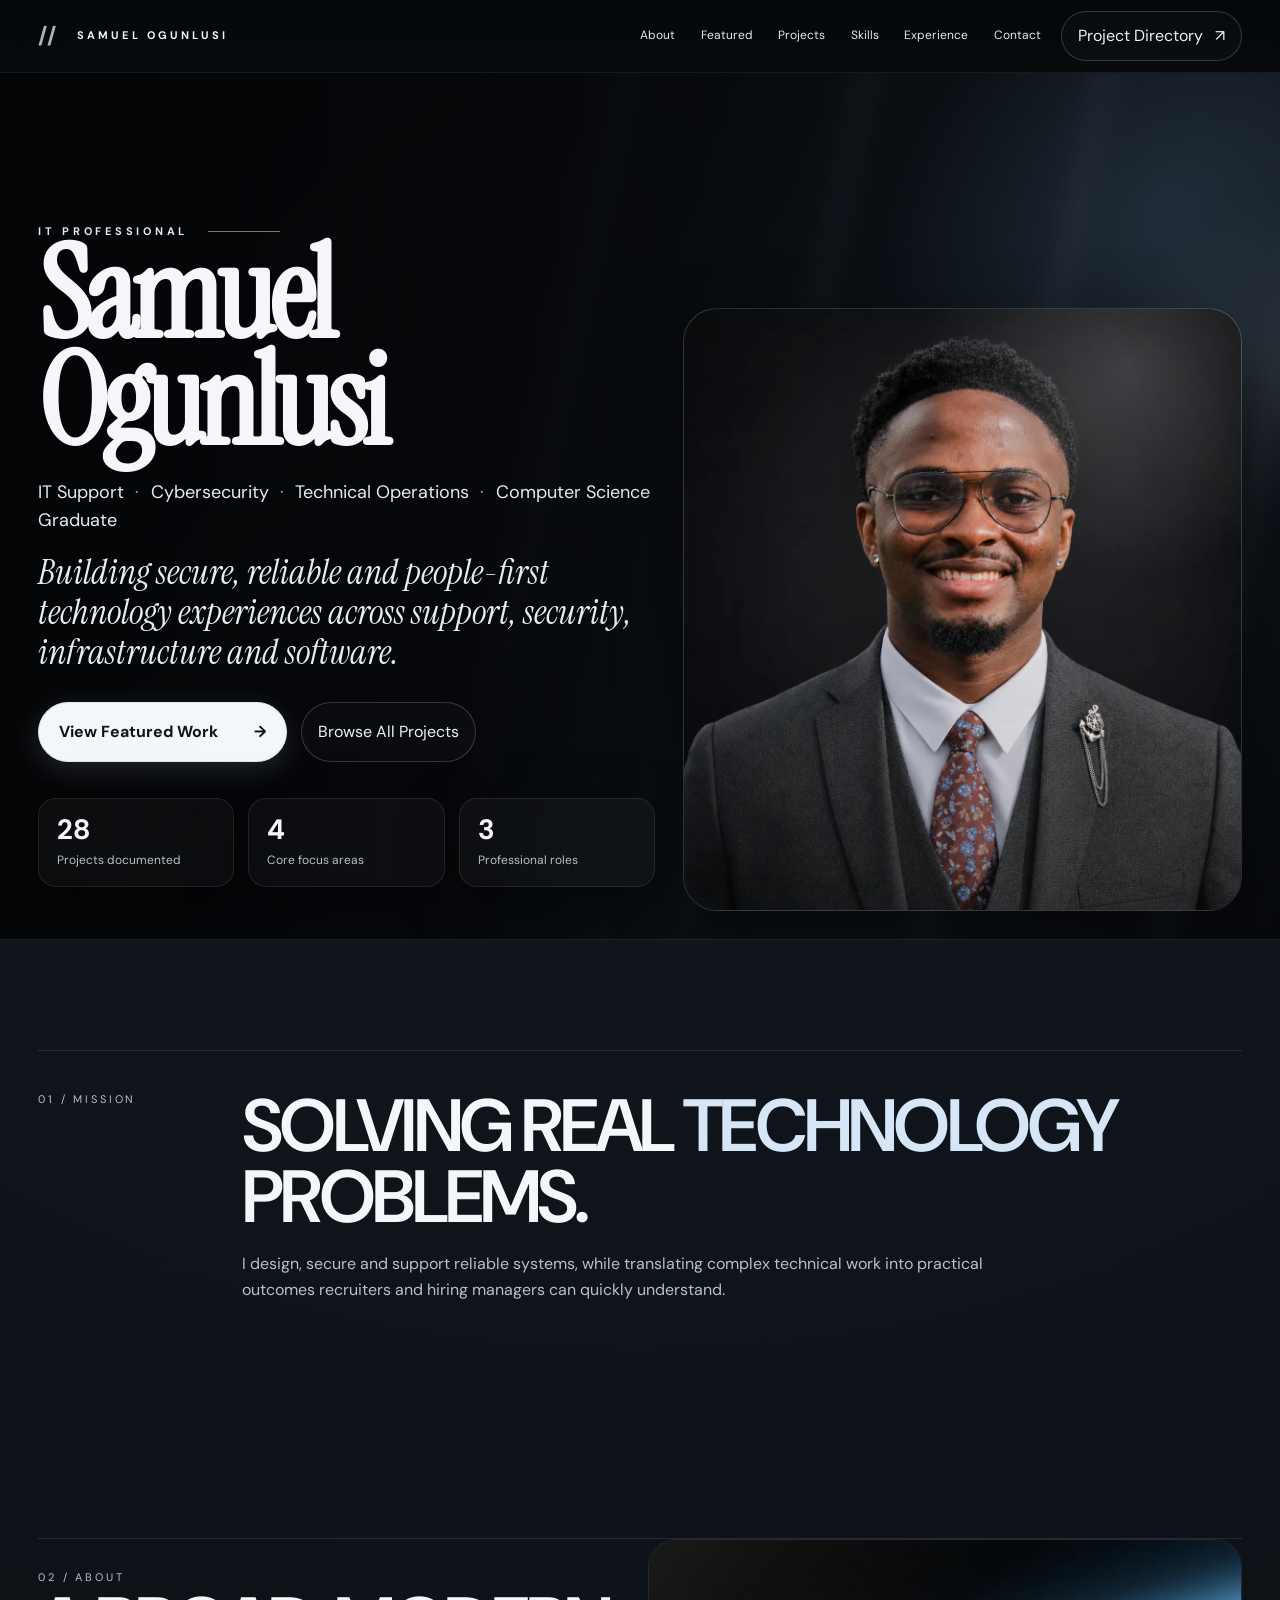
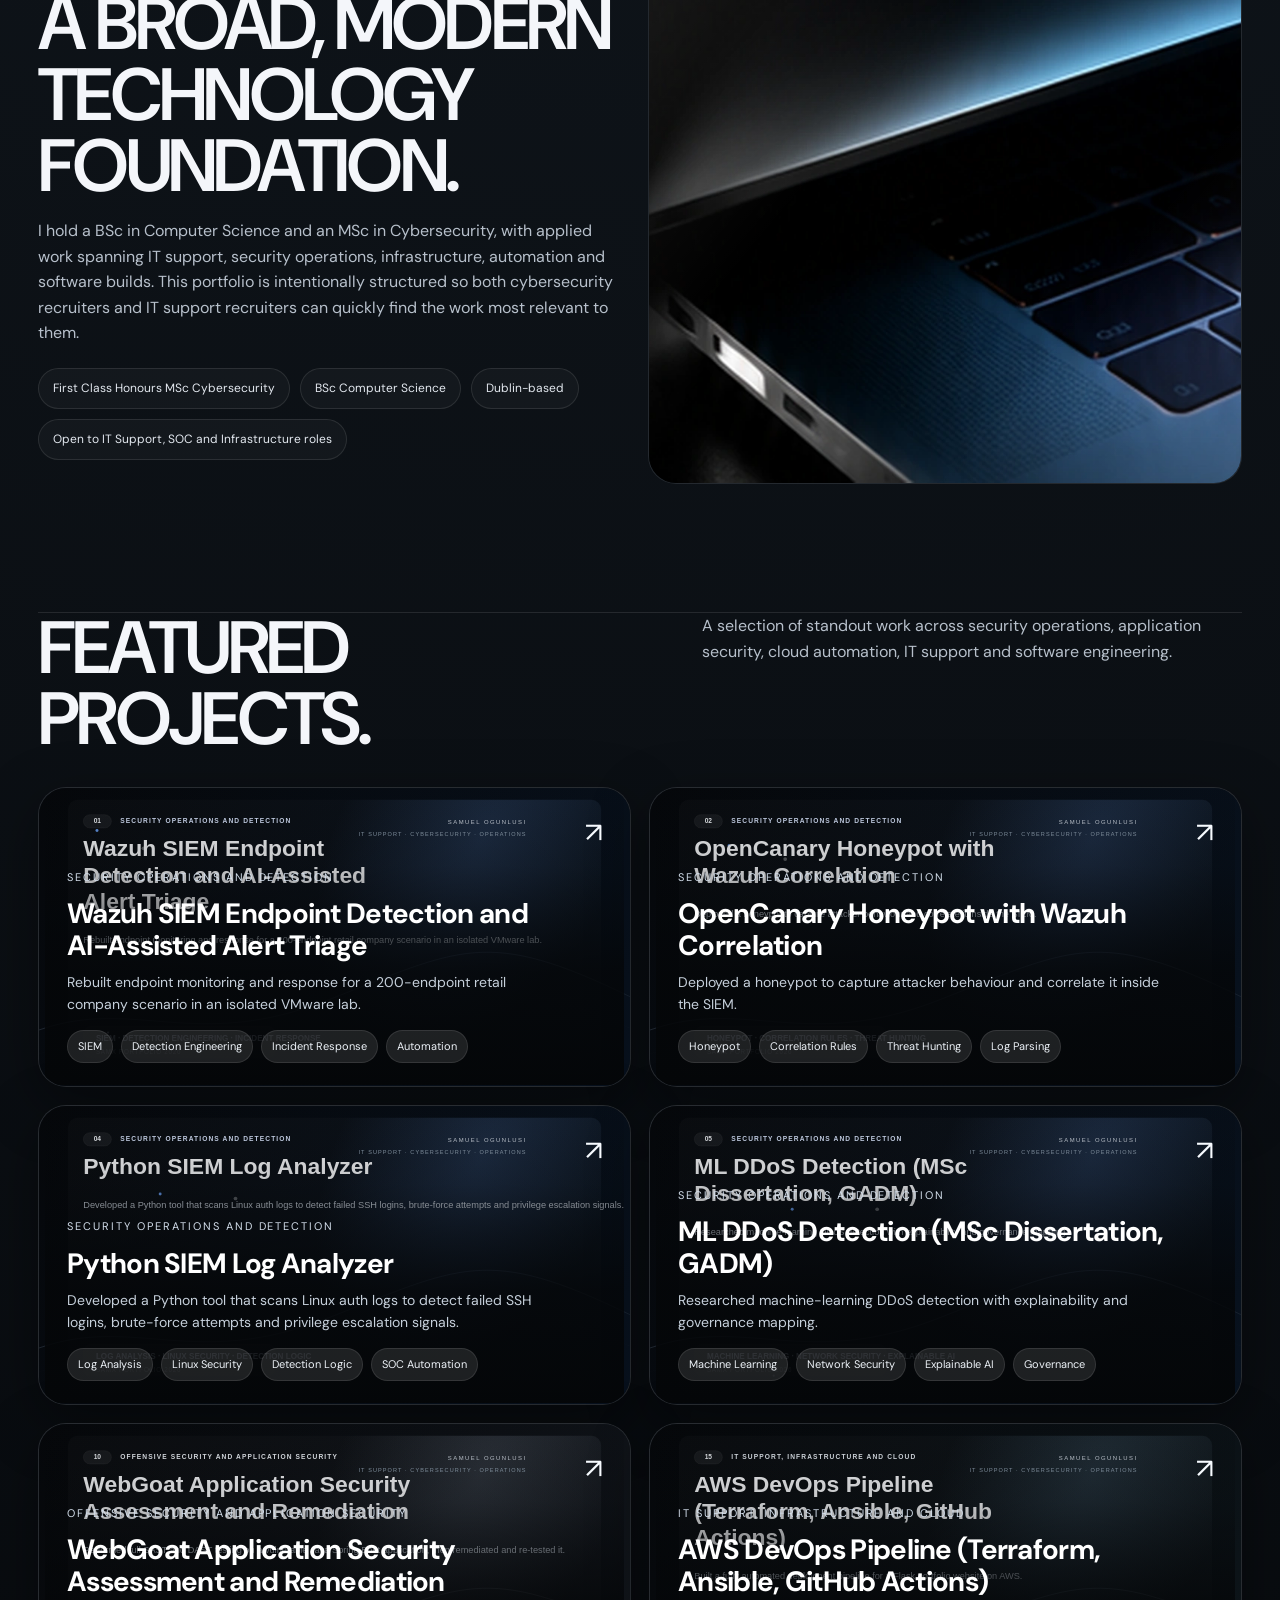
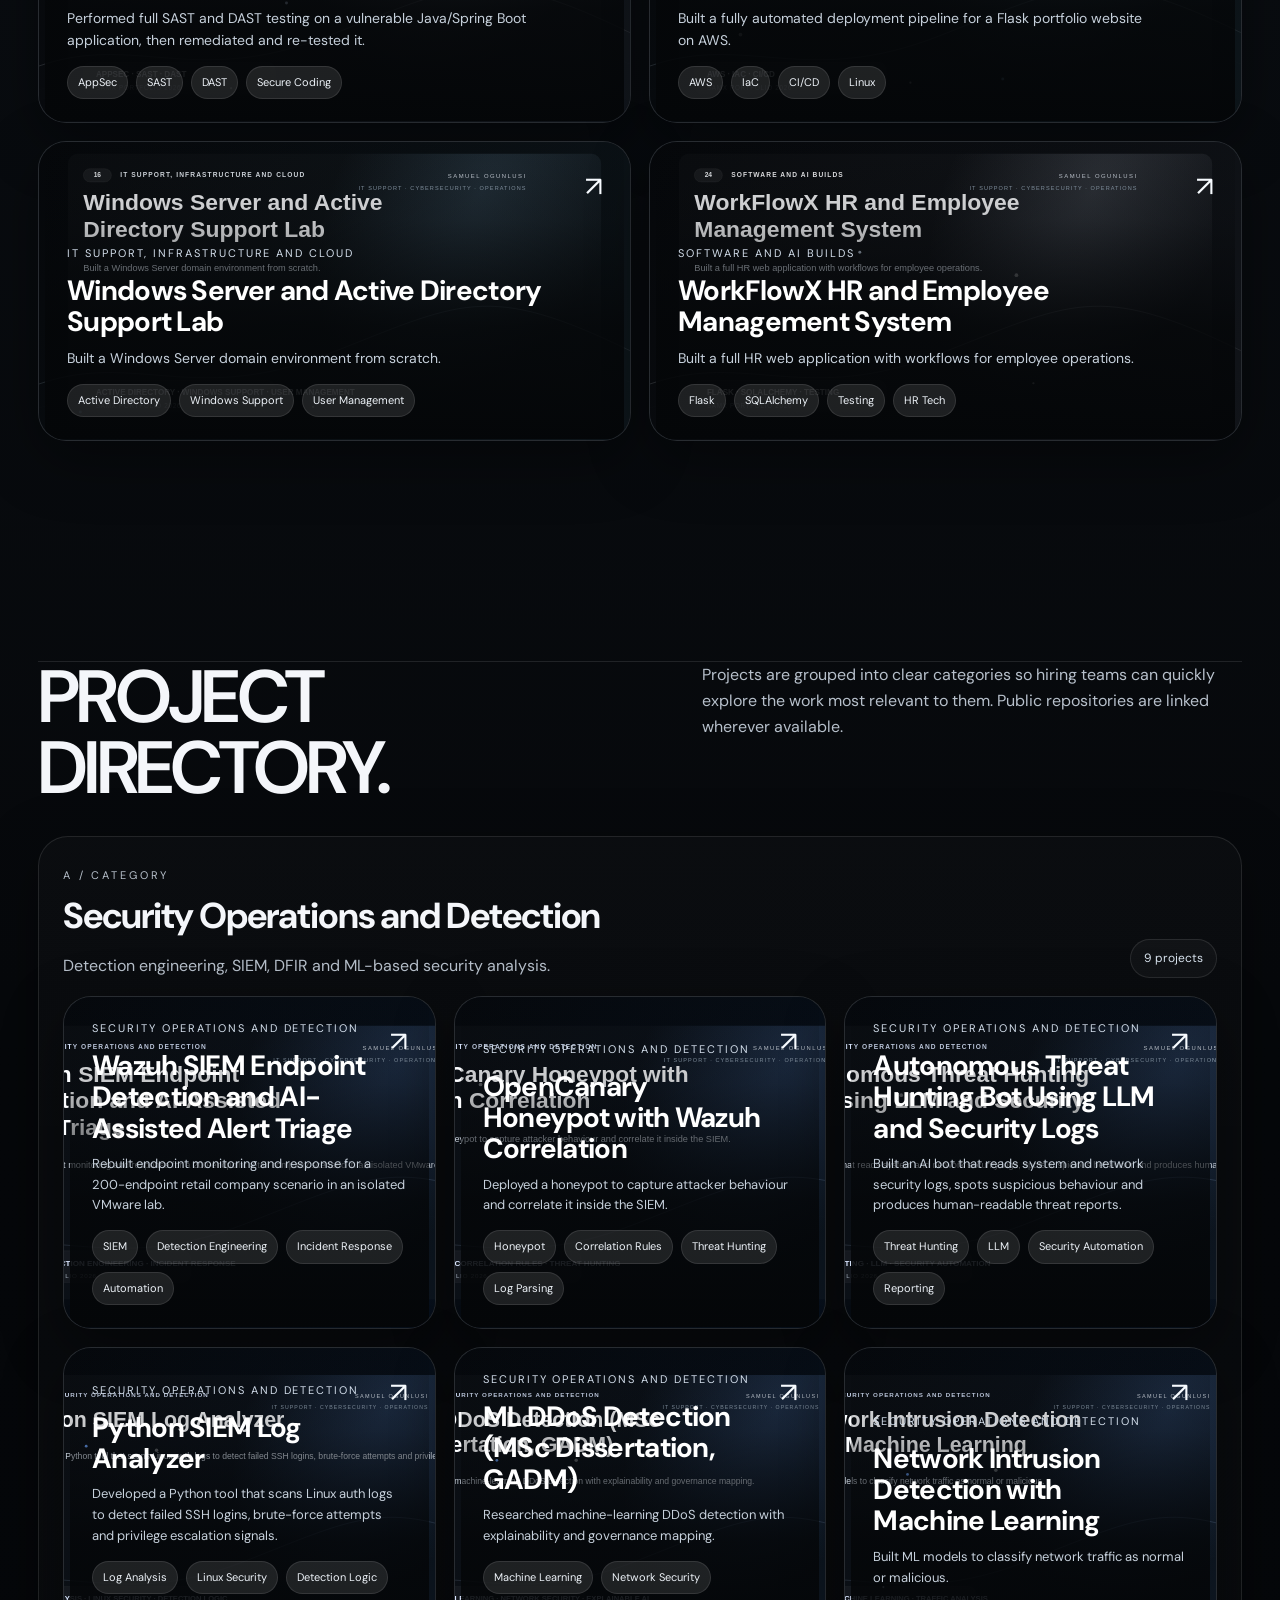
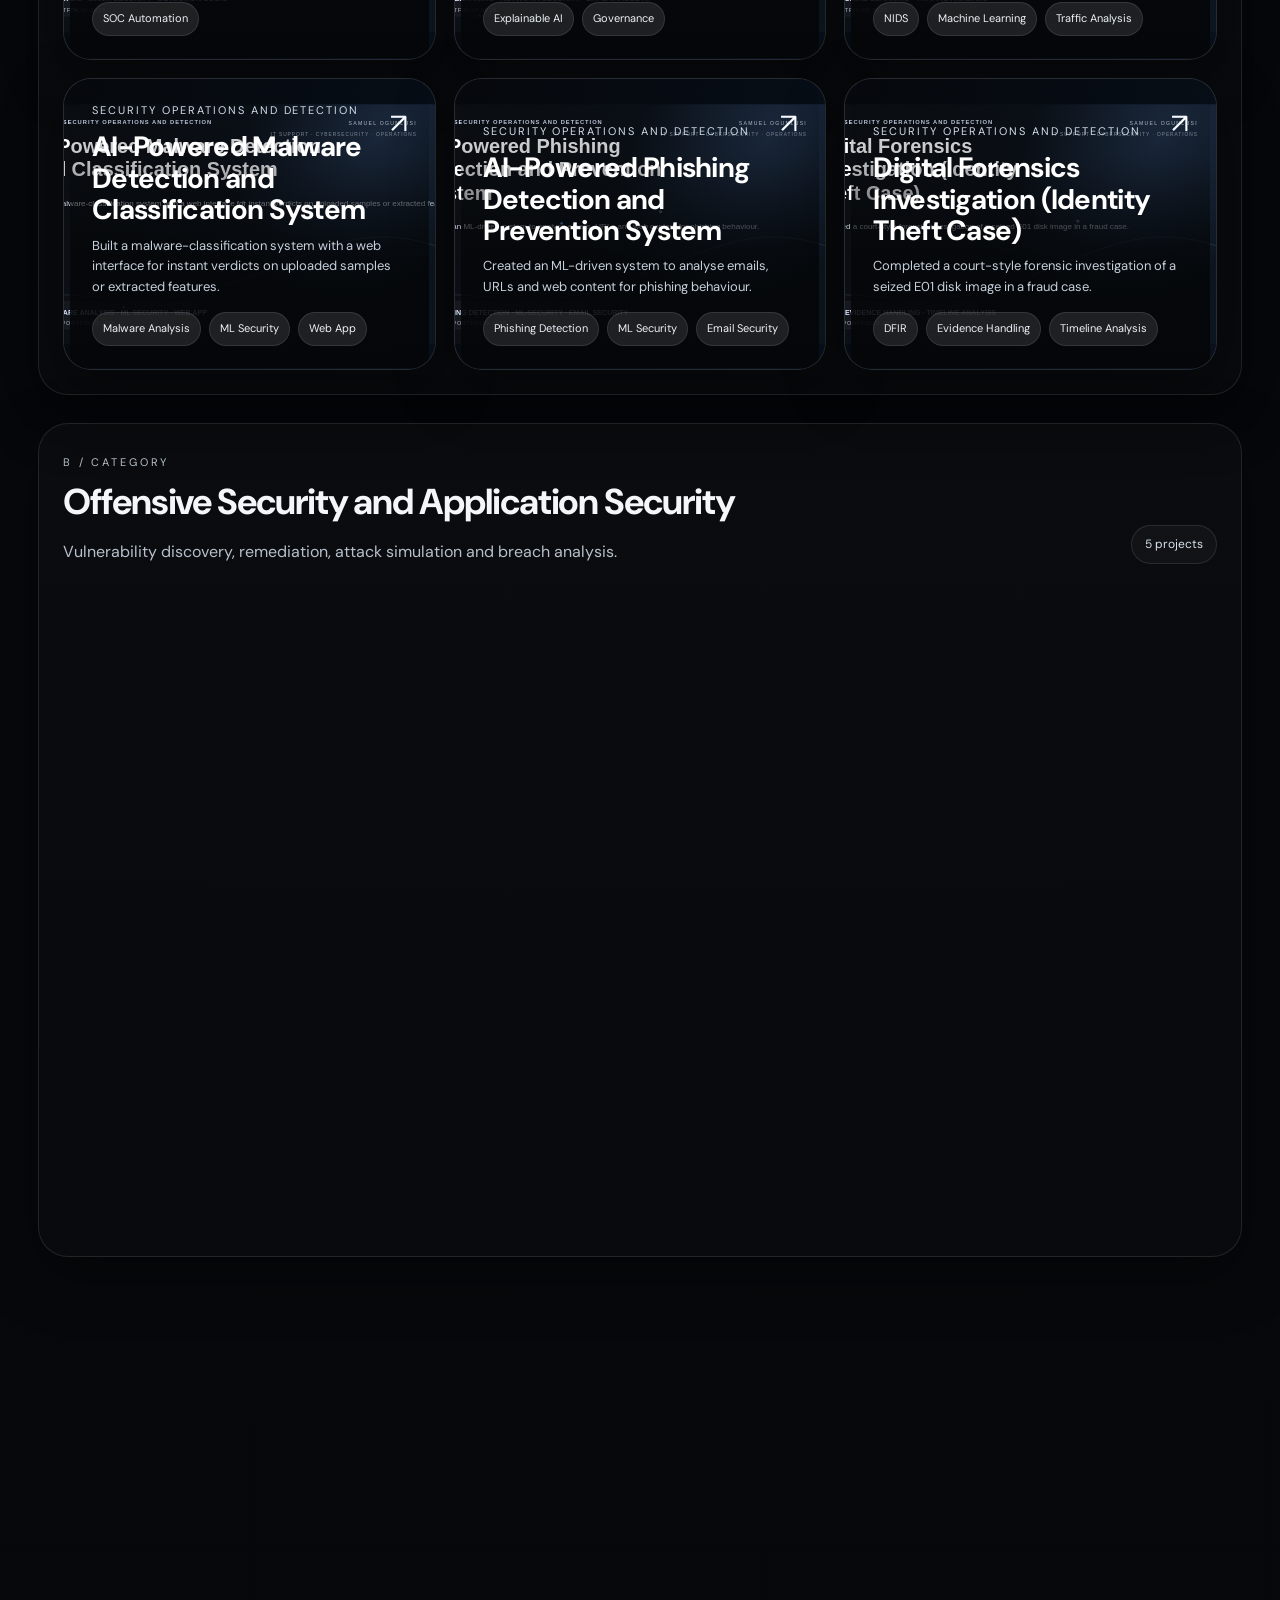
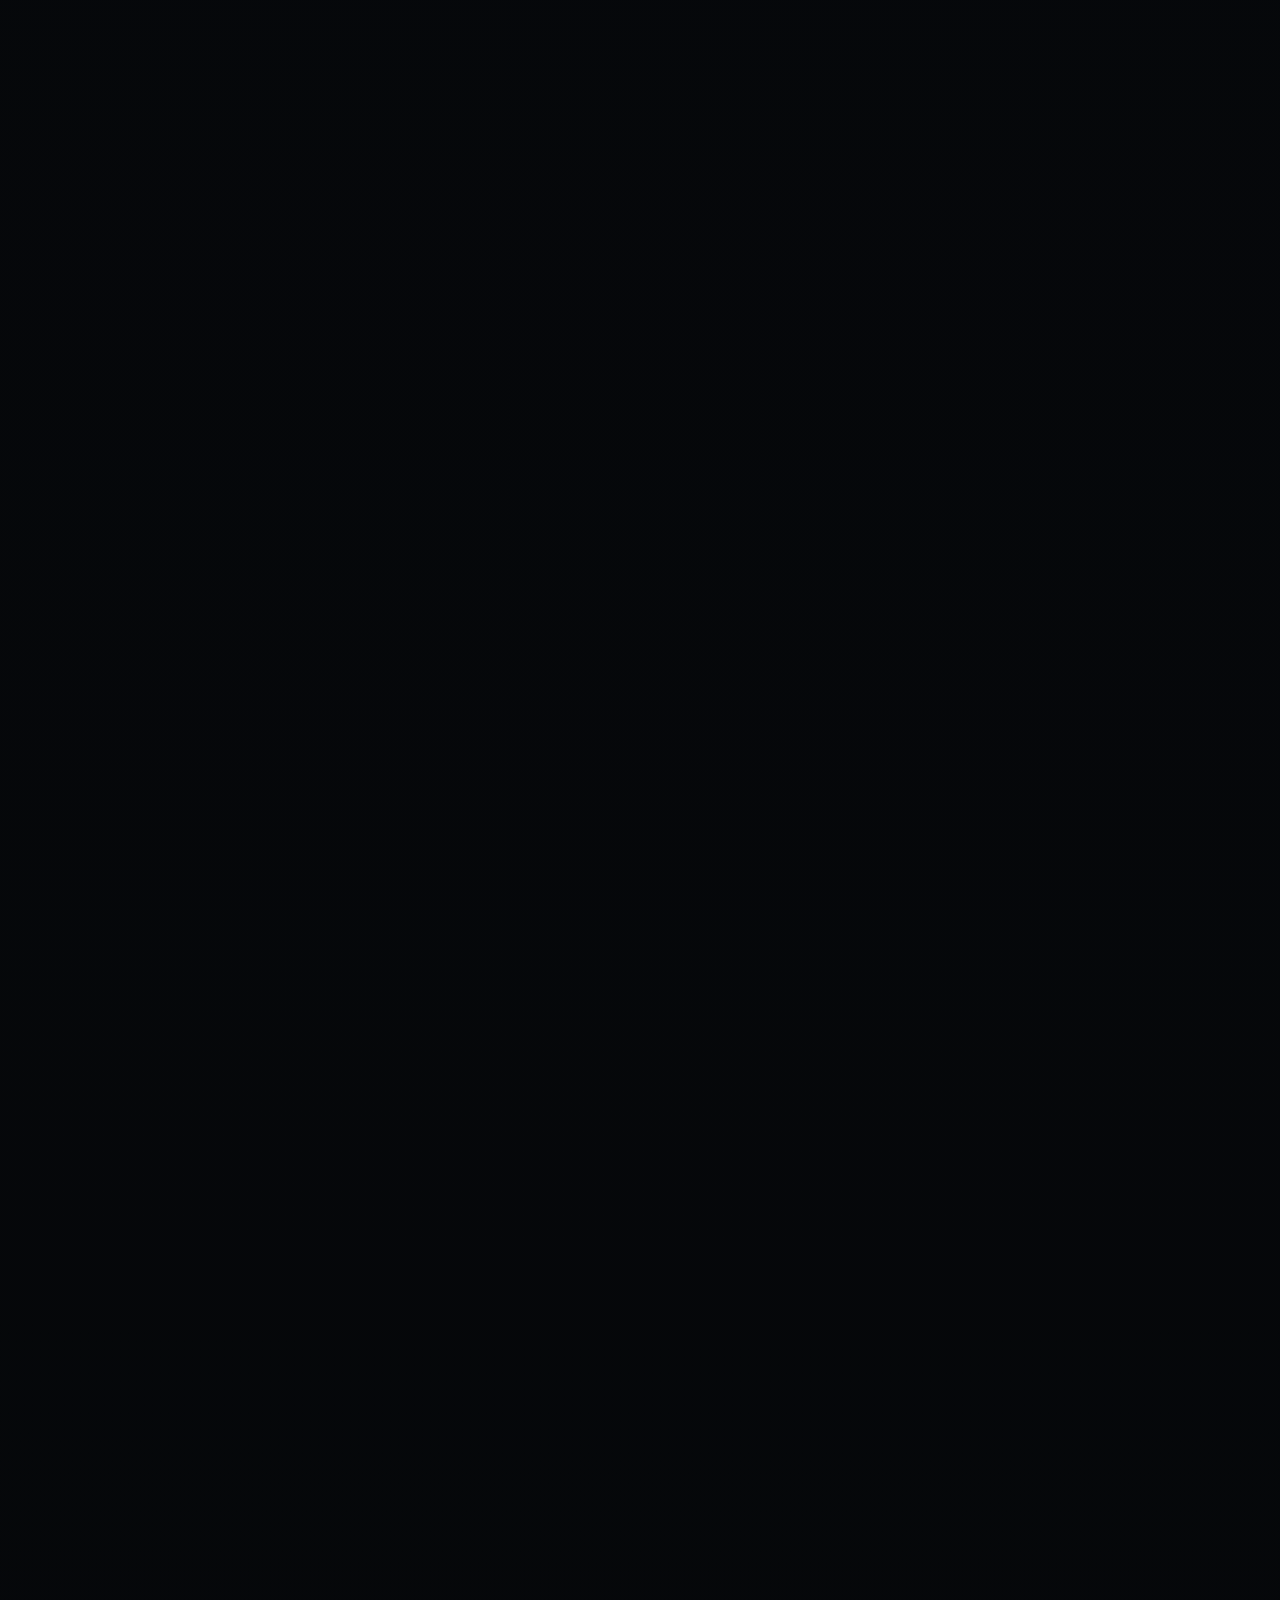
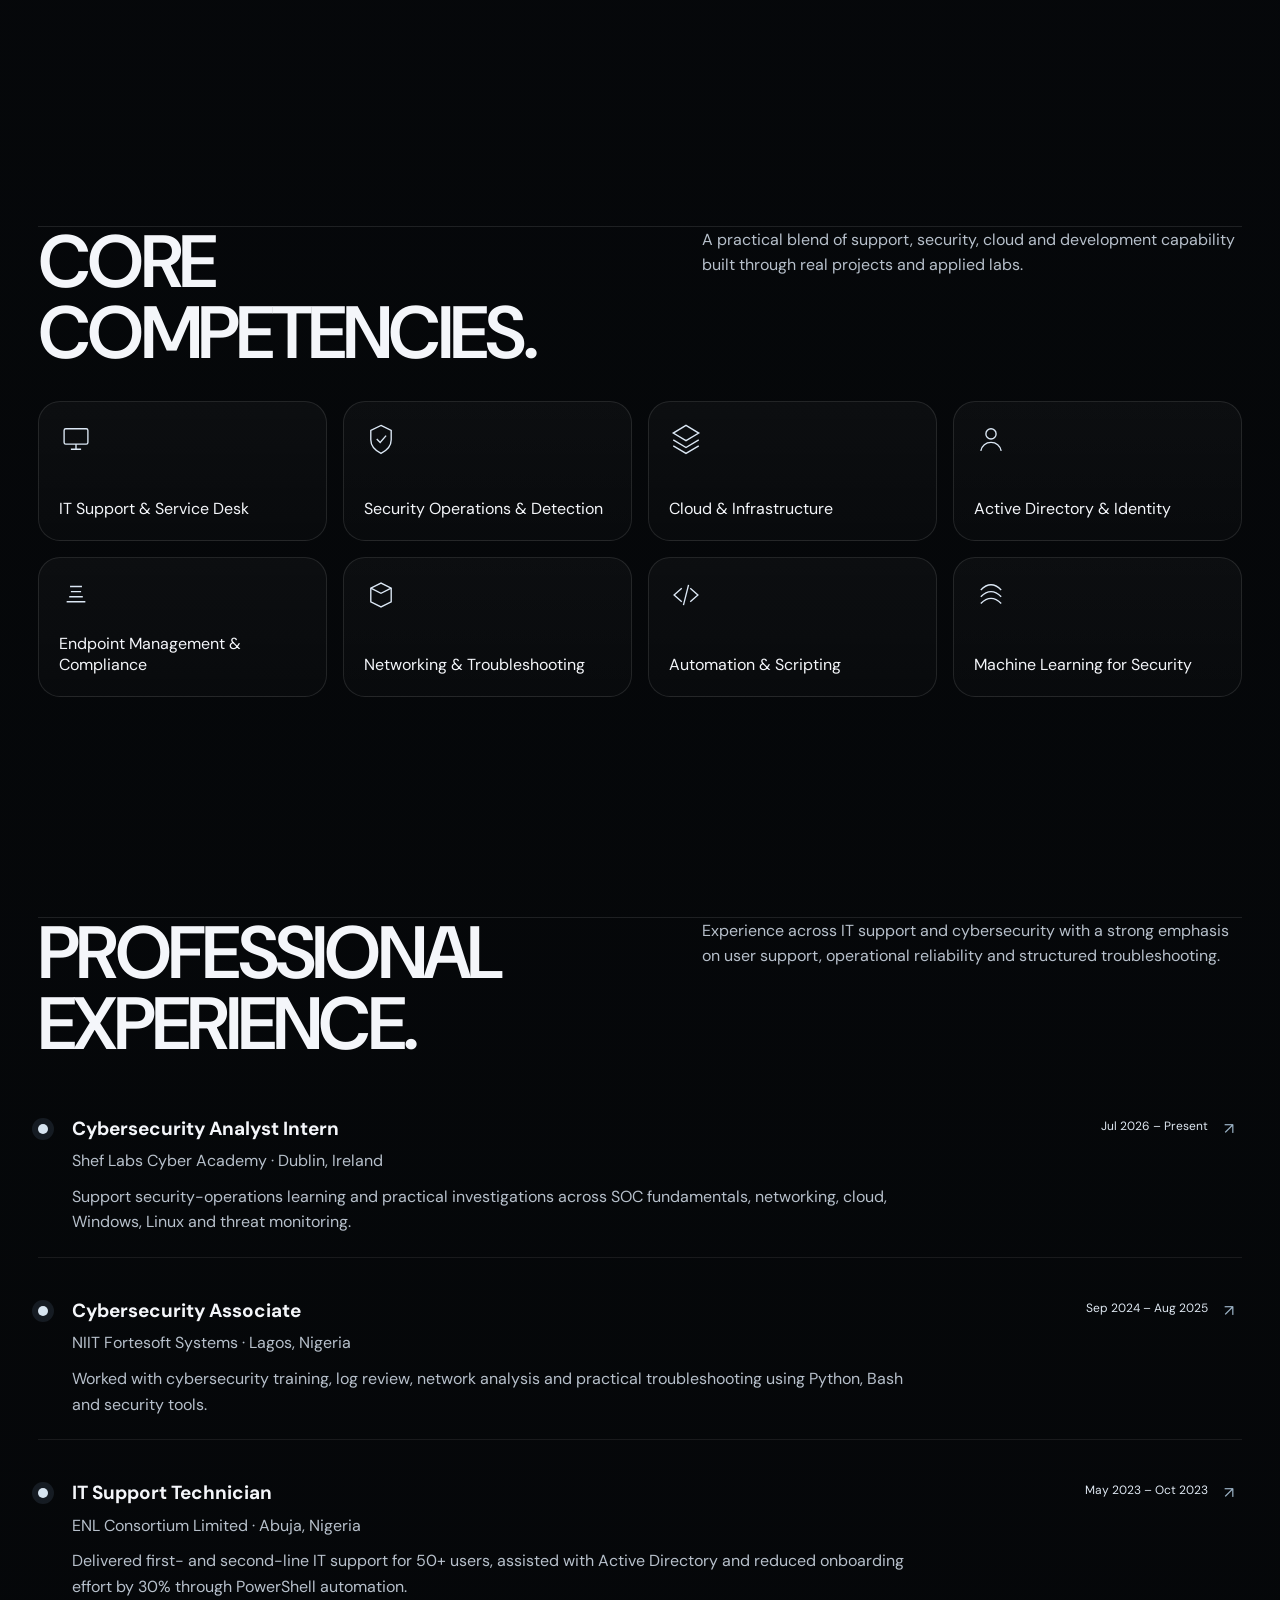
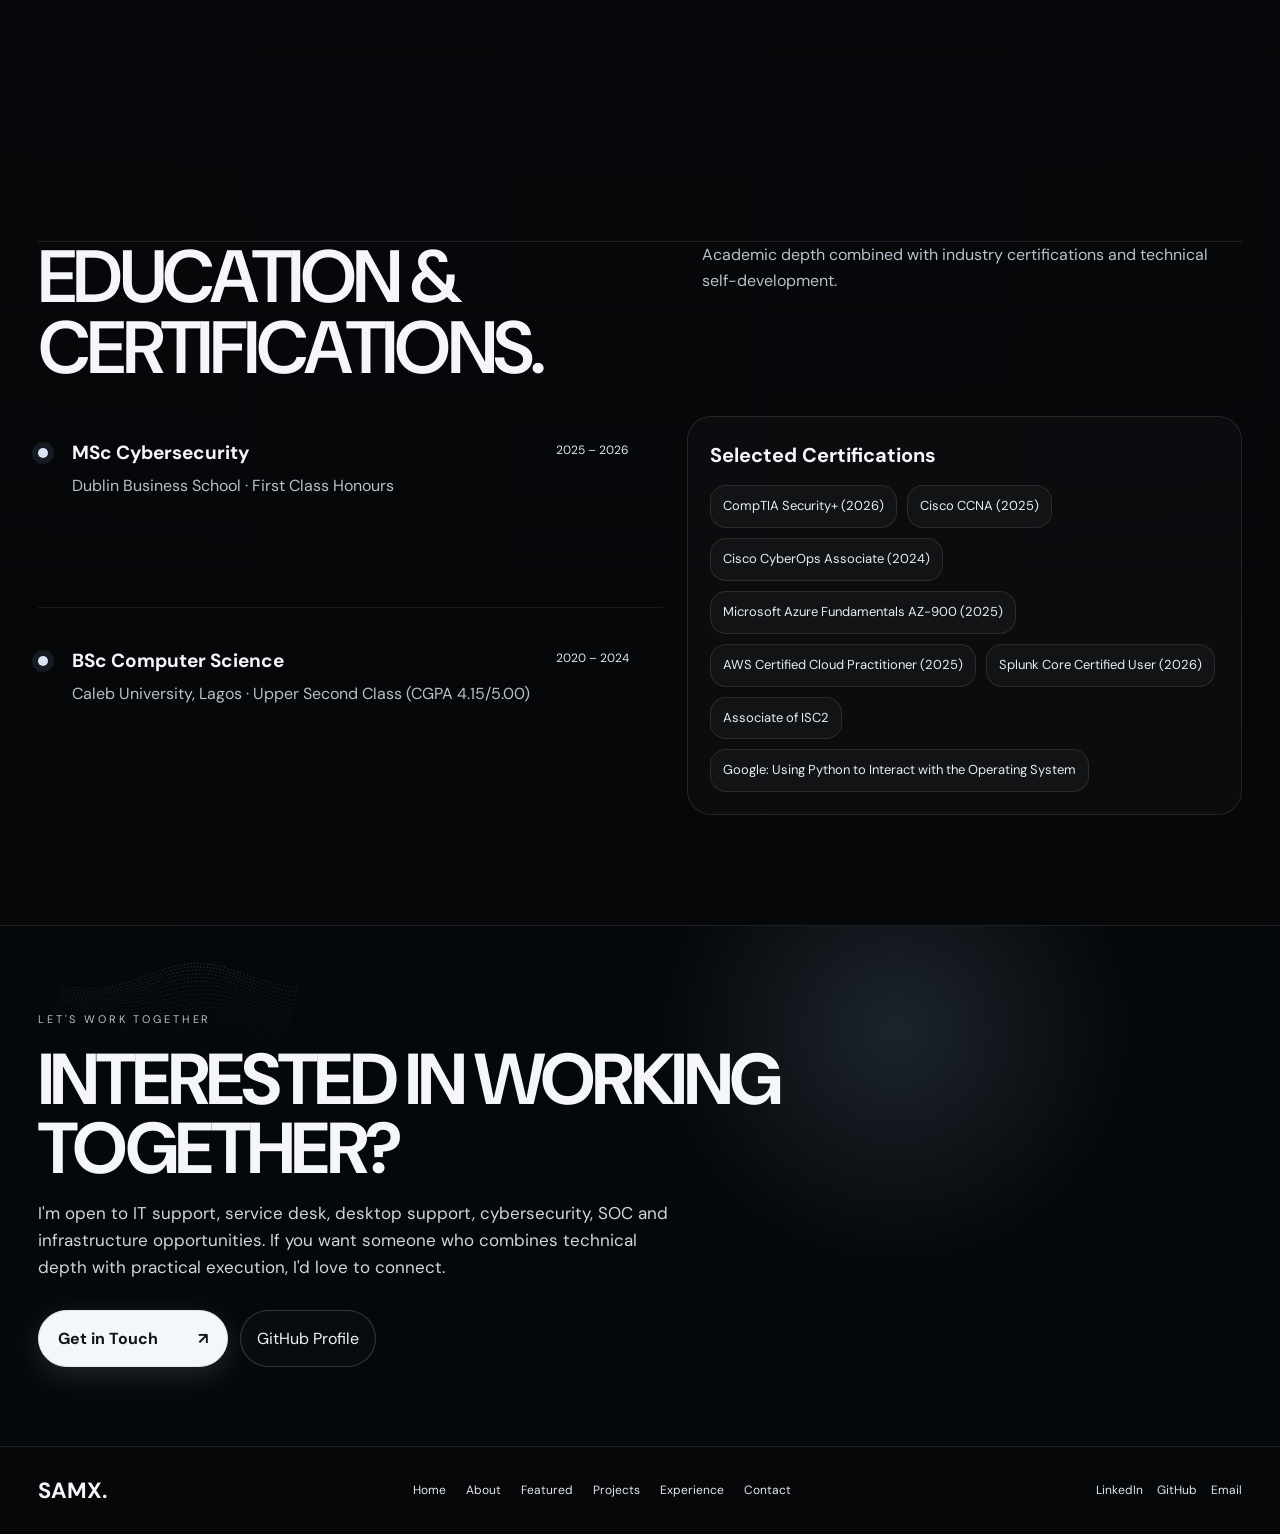
==== commit ff0e89f4: "feat: publish 28-project directory and responsive portfolio v3" ====
--- a/index.html
+++ b/index.html
@@ -3,150 +3,202 @@
 <head>
   <meta charset="utf-8">
   <meta name="viewport" content="width=device-width, initial-scale=1">
-  <meta name="theme-color" content="#050608">
-  <meta name="description" content="Samuel Ogunlusi — IT support, cybersecurity and technical operations. Computer Science and MSc Cybersecurity graduate in Dublin. Selected work in SIEM, threat detection, ML security research and identity systems.">
+  <meta name="theme-color" content="#07090c">
+  <meta name="description" content="Samuel Ogunlusi — IT support, cybersecurity and technical operations. A premium portfolio covering security operations, IT support, cloud, infrastructure and software projects.">
   <meta property="og:title" content="Samuel Ogunlusi | IT Support · Cybersecurity · Technical Operations">
-  <meta property="og:description" content="Building secure, reliable, people-first technology experiences.">
+  <meta property="og:description" content="A curated portfolio of cybersecurity, IT support, cloud and software projects.">
   <title>Samuel Ogunlusi · IT Support, Cybersecurity & Technical Operations</title>
   <link rel="icon" type="image/svg+xml" href="assets/favicon.svg">
   <link rel="preconnect" href="https://fonts.googleapis.com">
   <link rel="preconnect" href="https://fonts.gstatic.com" crossorigin>
-  <link href="https://fonts.googleapis.com/css2?family=DM+Sans:wght@400;500;600;700&family=DM+Mono:wght@400;500&family=Instrument+Serif:ital@0;1&display=swap" rel="stylesheet">
+  <link href="https://fonts.googleapis.com/css2?family=DM+Sans:wght@400;500;700&family=DM+Mono:wght@400;500&family=Instrument+Serif:ital@0;1&display=swap" rel="stylesheet">
   <link rel="stylesheet" href="styles.css">
+  <script>
+    window.SAMX_PROJECTS = [{"id": "wazuh-siem-ai", "section": "A", "group": "Security Operations and Detection", "title": "Wazuh SIEM Endpoint Detection and AI-Assisted Alert Triage", "what": "Rebuilt endpoint monitoring and response for a 200-endpoint retail company scenario in an isolated VMware lab.", "stack": ["Wazuh 4.14.3", "Sysmon", "PowerShell Logging", "Windows 11", "Ubuntu", "Flask", "Python", "Ollama"], "did": "Wrote five custom MITRE ATT&CK-mapped detection rules, simulated attacks including SSH brute force, and built a Flask/Python workflow that sends alert evidence to a local LLM for severity summaries and approval-based response recommendations.", "result": "All five rules fired correctly with zero false positives. The SSH brute-force simulation produced 31 alerts, 1,263 normalised searchable fields and roughly 3-second triage response.", "repo": "https://github.com/SamXl-Codes/Wazuh-SIEM-Docker-Automation", "tags": ["SIEM", "Detection Engineering", "Incident Response", "Automation"], "featured": true}, {"id": "opencanary-wazuh", "section": "A", "group": "Security Operations and Detection", "title": "OpenCanary Honeypot with Wazuh Correlation", "what": "Deployed a honeypot to capture attacker behaviour and correlate it inside the SIEM.", "stack": ["OpenCanary 0.9.7", "Wazuh 4.14.5", "Ubuntu 24.04", "Custom JSON Decoder"], "did": "Ran decoy SSH, HTTP and SMB services, wrote a custom decoder and five frequency-based correlation rules, added AI enrichment and tuned alert thresholds.", "result": "Captured and analysed 897 alerts across SSH, HTTP and SMB scenarios.", "repo": "", "tags": ["Honeypot", "Correlation Rules", "Threat Hunting", "Log Parsing"], "featured": true}, {"id": "threat-hunting-bot", "section": "A", "group": "Security Operations and Detection", "title": "Autonomous Threat Hunting Bot Using LLM and Security Logs", "what": "Built an AI bot that reads system and network security logs, spots suspicious behaviour and produces human-readable threat reports.", "stack": ["Python", "LLM"], "did": "Designed the workflow for ingesting logs, summarising anomalies and presenting findings in a SOC-friendly reporting format.", "result": "Produced analyst-readable threat-hunting summaries from raw security evidence.", "repo": "https://github.com/SamXl-Codes/SamXl-Codes-Autonomous-Threat-Hunting-Bot-Using-LLM-Security-Logs", "tags": ["Threat Hunting", "LLM", "Security Automation", "Reporting"]}, {"id": "python-siem-analyzer", "section": "A", "group": "Security Operations and Detection", "title": "Python SIEM Log Analyzer", "what": "Developed a Python tool that scans Linux auth logs to detect failed SSH logins, brute-force attempts and privilege escalation signals.", "stack": ["Python", "Linux auth.log"], "did": "Implemented parsing and detection logic for suspicious login patterns and escalation attempts.", "result": "Created a lightweight SOC automation utility for quick Linux log triage.", "repo": "https://github.com/SamXl-Codes/Python-SIEM-Log-Analyzer", "tags": ["Log Analysis", "Linux Security", "Detection Logic", "SOC Automation"], "featured": true}, {"id": "gadm-ddos", "section": "A", "group": "Security Operations and Detection", "title": "ML DDoS Detection (MSc Dissertation, GADM)", "what": "Researched machine-learning DDoS detection with explainability and governance mapping.", "stack": ["Python", "ML Models", "CIC-DDoS2019", "BoT-IoT", "SHAP", "LIME"], "did": "Evaluated five machine-learning models, used SHAP and LIME for explainability, and mapped outputs to NIST CSF 2.0 and ISO/IEC 27001 controls.", "result": "Achieved 99.7% detection accuracy with explainable outputs and a governance-aligned mapping framework.", "repo": "", "tags": ["Machine Learning", "Network Security", "Explainable AI", "Governance"], "featured": true}, {"id": "nid-ml", "section": "A", "group": "Security Operations and Detection", "title": "Network Intrusion Detection with Machine Learning", "what": "Built ML models to classify network traffic as normal or malicious.", "stack": ["Python", "Jupyter Notebook"], "did": "Prepared traffic data, trained classifiers and evaluated model behaviour on intrusion detection tasks.", "result": "Created a practical intrusion-detection notebook focused on machine-learning workflows.", "repo": "https://github.com/SamXl-Codes/Network-Intrusion-Detection-with-machine-learning", "tags": ["NIDS", "Machine Learning", "Traffic Analysis"]}, {"id": "malware-detection", "section": "A", "group": "Security Operations and Detection", "title": "AI-Powered Malware Detection and Classification System", "what": "Built a malware-classification system with a web interface for instant verdicts on uploaded samples or extracted features.", "stack": ["Machine Learning", "Web Interface"], "did": "Designed the end-to-end classification flow from upload to model verdict and result presentation.", "result": "Produced a prototype for rapid malware assessment and classification.", "repo": "https://github.com/SamXl-Codes/AI-Powered-Malware-Detection-Classification-System", "tags": ["Malware Analysis", "ML Security", "Web App"]}, {"id": "phishing-detection", "section": "A", "group": "Security Operations and Detection", "title": "AI-Powered Phishing Detection and Prevention System", "what": "Created an ML-driven system to analyse emails, URLs and web content for phishing behaviour.", "stack": ["Machine Learning", "URL Analysis", "Email Analysis"], "did": "Modelled a real-time workflow for inspecting suspicious content and producing phishing decisions.", "result": "Built a prototype focused on phishing detection and prevention use cases.", "repo": "https://github.com/SamXl-Codes/AI-Powered-Phishing-Detection-and-Prevention-System", "tags": ["Phishing Detection", "ML Security", "Email Security"]}, {"id": "forensics-investigation", "section": "A", "group": "Security Operations and Detection", "title": "Digital Forensics Investigation (Identity Theft Case)", "what": "Completed a court-style forensic investigation of a seized E01 disk image in a fraud case.", "stack": ["Autopsy", "Sleuth Kit", "FTK", "ExifTool", "John the Ripper"], "did": "Verified image integrity, enumerated users, recovered artefacts, performed metadata analysis, cracked passwords, built a timeline and preserved chain of custody.", "result": "Recovered incriminating emails, card number lists and fake ID images, and produced a full forensic report.", "repo": "", "tags": ["DFIR", "Evidence Handling", "Timeline Analysis"]}, {"id": "webgoat-appsec", "section": "B", "group": "Offensive Security and Application Security", "title": "WebGoat Application Security Assessment and Remediation", "what": "Performed full SAST and DAST testing on a vulnerable Java/Spring Boot application, then remediated and re-tested it.", "stack": ["SonarQube 9.9.8", "OWASP ZAP 2.17.0", "Java", "Spring Boot"], "did": "Found SQL injection, XXE, hardcoded credentials and weak PRNG usage; fixed the underlying issues in source code and rebuilt the application.", "result": "All four vulnerabilities were remediated and the SonarQube Quality Gate passed after rescanning.", "repo": "", "tags": ["AppSec", "SAST", "DAST", "Secure Coding"], "featured": true}, {"id": "multi-stage-attack", "section": "B", "group": "Offensive Security and Application Security", "title": "Multi-Stage Attack Simulation (FLYEfit Case)", "what": "Simulated a multi-stage attack chain against a fictional gym company in a controlled lab.", "stack": ["Recon-ng", "SEToolkit", "Kali Linux", "Web Cloning"], "did": "Performed OSINT recon, spear-phishing with credential harvesting, cloned a login page and delivered a payload to achieve root access and persistence.", "result": "Produced a practical demonstration of the modern attack lifecycle in a controlled environment.", "repo": "", "tags": ["Red Teaming", "Social Engineering", "OSINT"]}, {"id": "dvwa-osint", "section": "B", "group": "Offensive Security and Application Security", "title": "OSINT Reconnaissance and DVWA Penetration Test (Supermacs Case)", "what": "Combined passive reconnaissance of a real company's public footprint with DVWA exploitation in a lab.", "stack": ["WHOIS", "DNS Enumeration", "Cloudflare Mapping", "DVWA", "Meterpreter"], "did": "Mapped domains and cloud providers, exploited DVWA command injection to gain a Meterpreter shell and wrote remediation guidance.", "result": "Delivered both recon findings and hands-on exploitation evidence with remediation recommendations.", "repo": "", "tags": ["OSINT", "Pentesting", "Command Injection"]}, {"id": "server-security-ctf", "section": "B", "group": "Offensive Security and Application Security", "title": "Server Security CTF (24-hour)", "what": "Completed a 24-hour live server security assessment challenge.", "stack": ["Ubuntu", "Scanning", "Manual Verification"], "did": "Combined automated scanning with manual verification during a time-boxed engagement.", "result": "Captured all five flags on the Ubuntu target.", "repo": "", "tags": ["CTF", "Server Security", "Hands-on Assessment"]}, {"id": "moveit-analysis", "section": "B", "group": "Offensive Security and Application Security", "title": "MOVEit Supply Chain Breach Analysis", "what": "Analysed the MOVEit Transfer breach from technical, organisational and societal perspectives.", "stack": ["Threat Intel", "GRC", "Case Analysis"], "did": "Reviewed CVE-2023-34362, the SQL injection path, exploitation impact and downstream organisational consequences.", "result": "Produced a structured case study of a major supply-chain breach and its risk implications.", "repo": "", "tags": ["Threat Intelligence", "Third-Party Risk", "GRC"]}, {"id": "aws-devops-pipeline", "section": "C", "group": "IT Support, Infrastructure and Cloud", "title": "AWS DevOps Pipeline (Terraform, Ansible, GitHub Actions)", "what": "Built a fully automated deployment pipeline for a Flask portfolio website on AWS.", "stack": ["AWS", "Terraform", "Ansible", "GitHub Actions", "Nginx", "Gunicorn", "Docker"], "did": "Provisioned networking and EC2 resources with Terraform, configured services with Ansible, and automated plan/apply and deployment through GitHub Actions while debugging real CI issues.", "result": "Delivered an idempotent, repeatable AWS deployment pipeline and brought the site live on AWS.", "repo": "https://github.com/SamXl-Codes/devops-aws-terraform-ansible-cicd", "tags": ["AWS", "IaC", "CI/CD", "Linux"], "featured": true}, {"id": "windows-ad-lab", "section": "C", "group": "IT Support, Infrastructure and Cloud", "title": "Windows Server and Active Directory Support Lab", "what": "Built a Windows Server domain environment from scratch.", "stack": ["Windows Server", "Active Directory", "DNS", "Group Policy", "VMware"], "did": "Created users and OUs, configured Group Policy and access controls, joined clients to the domain and tested logins and troubleshooting flows.", "result": "Produced a solid lab for AD administration, endpoint support and user-management scenarios.", "repo": "", "tags": ["Active Directory", "Windows Support", "User Management"], "featured": true}, {"id": "intune-endpoint", "section": "C", "group": "IT Support, Infrastructure and Cloud", "title": "Intune Endpoint Deployment and Patch Compliance", "what": "Created a modern endpoint-management lab with Microsoft Intune.", "stack": ["Microsoft Intune", "Windows 10/11"], "did": "Handled device enrolment, app deployment, update rings and compliance reporting workflows.", "result": "Built a practical environment for endpoint deployment and patch-compliance testing.", "repo": "", "tags": ["Intune", "Endpoint Management", "Compliance"]}, {"id": "servicenow-itsm", "section": "C", "group": "IT Support, Infrastructure and Cloud", "title": "ServiceNow ITSM, SLAs and Knowledge Base", "what": "Set up service-desk workflows in ServiceNow.", "stack": ["ServiceNow"], "did": "Configured incident queues, priority and escalation rules, SLA dashboards, knowledge articles and repeat-incident analysis.", "result": "Created a strong service-desk workflow model aligned with ITIL-style support operations.", "repo": "", "tags": ["ServiceNow", "Incident Management", "SLA Monitoring"]}, {"id": "endpoint-security", "section": "C", "group": "IT Support, Infrastructure and Cloud", "title": "Endpoint Security and Asset Lifecycle", "what": "Worked on endpoint hardening, device controls and asset tracking.", "stack": ["BitLocker", "Microsoft Defender"], "did": "Implemented encryption and AV controls, remote support processes, inventory handling, replacement planning and SOP-style documentation.", "result": "Strengthened endpoint governance and lifecycle visibility through structured controls and documentation.", "repo": "", "tags": ["Endpoint Security", "Asset Management", "Documentation"]}, {"id": "multi-site-network", "section": "C", "group": "IT Support, Infrastructure and Cloud", "title": "Multi-Site Network Design and Packet Analysis", "what": "Designed and built a network for three departments across Student, Staff and Finance environments.", "stack": ["Cisco Packet Tracer", "Cisco IOS", "Wireshark"], "did": "Applied VLSM subnetting, configured three routers with inter-site routing and performed packet capture and traffic analysis.", "result": "Delivered a functioning multi-site topology grounded in CCNA-level routing and subnetting practice.", "repo": "", "tags": ["Networking", "Routing", "Wireshark"]}, {"id": "network-systems-validation", "section": "C", "group": "IT Support, Infrastructure and Cloud", "title": "Network and Systems Validation Lab", "what": "Built and tested network topologies in a mixed lab environment.", "stack": ["VMware", "Cisco Packet Tracer", "OPNsense", "Wireshark", "IPv6", "VLANs"], "did": "Diagnosed DNS, DHCP, VPN and VLAN faults while validating multiple networking scenarios.", "result": "Created a flexible test lab for systems validation and fault diagnosis.", "repo": "", "tags": ["VLANs", "IPv6", "Network Troubleshooting"]}, {"id": "linux-admin", "section": "C", "group": "IT Support, Infrastructure and Cloud", "title": "Linux Server Administration and Automation", "what": "Worked across Linux administration and Bash automation tasks.", "stack": ["Linux", "Bash", "Git", "Monitoring"], "did": "Handled user access, security hardening, monitoring, deployment scripts and isolated-environment exercises across multiple Linux repos.", "result": "Built a broad Linux administration portfolio spanning automation, operations and troubleshooting.", "repo": "https://github.com/SamXl-Codes/Linux-Server-Administration", "tags": ["Linux", "Bash", "Server Administration"]}, {"id": "bcdr-hospital", "section": "C", "group": "IT Support, Infrastructure and Cloud", "title": "Business Continuity and Disaster Recovery Plan (Dublin City Hospital)", "what": "Produced a full BCDR plan for a hospital environment.", "stack": ["ISO 22301:2019", "GDPR", "Risk Assessment"], "did": "Performed business impact analysis, risk assessment, recovery objective planning and recovery testing procedures using the HSE Conti ransomware incident as a threat model.", "result": "Delivered a structured resilience and disaster-recovery plan aligned with industry standards.", "repo": "", "tags": ["BCDR", "Resilience", "Compliance"]}, {"id": "workflowx", "section": "D", "group": "Software and AI Builds", "title": "WorkFlowX HR and Employee Management System", "what": "Built a full HR web application with workflows for employee operations.", "stack": ["Flask", "SQLAlchemy", "SQL Database", "GitHub Actions"], "did": "Implemented eight ORM models, MVC plus repository architecture, QR attendance, payroll, PDF payslips, leave workflows, messaging and CSV import.", "result": "Shipped 66 automated tests with 100% pass rate and an accompanying CI/CD pipeline.", "repo": "https://github.com/SamXl-Codes/Employee-Management-System", "tags": ["Flask", "SQLAlchemy", "Testing", "HR Tech"], "featured": true}, {"id": "clouddrive", "section": "D", "group": "Software and AI Builds", "title": "CloudDrive Secure Cloud Storage", "what": "Built a secure cloud-storage prototype with end-to-end encryption.", "stack": ["Python"], "did": "Designed the system so uploaded files remain unreadable to the backend and accessible only to the authenticated owner.", "result": "Created a privacy-focused storage prototype centred on secure file access.", "repo": "https://github.com/SamXl-Codes/CloudDrive-Cloud-Storage-System-", "tags": ["Cloud Storage", "Encryption", "Python"]}, {"id": "corvint-ai", "section": "D", "group": "Software and AI Builds", "title": "CORVINT AI Voice Assistant", "what": "Built a desktop voice assistant with a heads-up display.", "stack": ["Python", "Groq LLM", "tkinter"], "did": "Created the assistant interface and workflow for voice-driven interaction.", "result": "Produced an AI desktop tool with a conversational interface and HUD-style experience.", "repo": "", "tags": ["Voice Assistant", "Python", "LLM"]}, {"id": "programming-projects", "section": "D", "group": "Software and AI Builds", "title": "Programming Projects (C# and Python)", "what": "Built a collection of C# and Python programming projects.", "stack": ["C#", "Python", "SQLite", "BeautifulSoup4"], "did": "Created a contact book, file-extension manager, TCP client-server admissions system and a hotel web scraper returning 112 rows.", "result": "Showcased broad software-development fundamentals across OOP, networking, databases and scraping.", "repo": "https://github.com/SamXl-Codes/B9CY108-CA1-Advanced-Programming", "tags": ["C#", "Python", "SQLite", "Scraping"]}, {"id": "securitygpt-agents", "section": "D", "group": "Software and AI Builds", "title": "SecurityGPT Agents and AI Job Search Framework", "what": "Created AI-focused experimentation projects around security workflows and job-search automation.", "stack": ["AI Agents", "Automation"], "did": "Built repository-based frameworks exploring agentic workflows and AI-assisted searching.", "result": "Extended practical experimentation with AI applications and automation use cases.", "repo": "https://github.com/SamXl-Codes/SecurityGPT-Agents", "tags": ["AI Agents", "Automation", "Experimentation"]}];
+    window.SAMX_SECTION_META = {"A": {"title": "Security Operations and Detection", "summary": "Detection engineering, SIEM, DFIR and ML-based security analysis."}, "B": {"title": "Offensive Security and Application Security", "summary": "Vulnerability discovery, remediation, attack simulation and breach analysis."}, "C": {"title": "IT Support, Infrastructure and Cloud", "summary": "Service operations, endpoint management, networks, Active Directory and cloud automation."}, "D": {"title": "Software and AI Builds", "summary": "Software engineering, workflow systems, encryption and AI-assisted tools."}};
+    window.SAMX_EXPERIENCE = [{"title": "Cybersecurity Analyst Intern", "company": "Shef Labs Cyber Academy \u00b7 Dublin, Ireland", "dates": "Jul 2026 \u2013 Present", "detail": "Support security-operations learning and practical investigations across SOC fundamentals, networking, cloud, Windows, Linux and threat monitoring."}, {"title": "Cybersecurity Associate", "company": "NIIT Fortesoft Systems \u00b7 Lagos, Nigeria", "dates": "Sep 2024 \u2013 Aug 2025", "detail": "Worked with cybersecurity training, log review, network analysis and practical troubleshooting using Python, Bash and security tools."}, {"title": "IT Support Technician", "company": "ENL Consortium Limited \u00b7 Abuja, Nigeria", "dates": "May 2023 \u2013 Oct 2023", "detail": "Delivered first- and second-line IT support for 50+ users, assisted with Active Directory and reduced onboarding effort by 30% through PowerShell automation."}];
+    window.SAMX_CERTS = ["CompTIA Security+ (2026)", "Cisco CCNA (2025)", "Cisco CyberOps Associate (2024)", "Microsoft Azure Fundamentals AZ-900 (2025)", "AWS Certified Cloud Practitioner (2025)", "Splunk Core Certified User (2026)", "Associate of ISC2", "Google: Using Python to Interact with the Operating System"];
+    window.SAMX_SKILLS = ["IT Support & Service Desk", "Security Operations & Detection", "Cloud & Infrastructure", "Active Directory & Identity", "Endpoint Management & Compliance", "Networking & Troubleshooting", "Automation & Scripting", "Machine Learning for Security"];
+  </script>
   <script defer src="app.js"></script>
 </head>
 <body>
-<a href="#main" class="skip-link">Skip to content</a>
-<div id="readingProgress" aria-hidden="true"></div>
-<header class="site-header" id="top">
-  <div class="shell nav-content">
-    <a class="brand" href="#top" aria-label="Samuel Ogunlusi home"><span class="brand-mark">//</span><span>SAMUEL OGUNLUSI</span></a>
-    <nav class="desktop-links" aria-label="Main navigation">
-      <a href="#about">About</a><a href="#projects">Projects</a><a href="#skills">Skills</a><a href="#experience">Experience</a><a href="#contact">Contact</a>
+  <a href="#main" class="skip-link">Skip to content</a>
+  <div id="readingProgress" aria-hidden="true"></div>
+  <header class="site-header" id="top">
+    <div class="shell nav-content">
+      <a class="brand" href="#top" aria-label="Samuel Ogunlusi home"><span class="brand-mark">//</span><span>SAMUEL OGUNLUSI</span></a>
+      <nav class="desktop-links" aria-label="Main navigation">
+        <a href="#about">About</a>
+        <a href="#featured">Featured</a>
+        <a href="#project-directory">Projects</a>
+        <a href="#skills">Skills</a>
+        <a href="#experience">Experience</a>
+        <a href="#contact">Contact</a>
+      </nav>
+      <div class="nav-actions">
+        <a class="outline-link" href="#project-directory">Project Directory <span aria-hidden="true">↗</span></a>
+        <button id="menuToggle" class="menu-toggle" aria-label="Open menu" aria-controls="mobileMenu" aria-expanded="false" type="button"><span></span><span></span></button>
+      </div>
+    </div>
+    <nav id="mobileMenu" class="mobile-links" aria-label="Mobile navigation" hidden>
+      <a href="#about">About</a>
+      <a href="#featured">Featured</a>
+      <a href="#project-directory">Projects</a>
+      <a href="#skills">Skills</a>
+      <a href="#experience">Experience</a>
+      <a href="#contact">Contact</a>
     </nav>
-    <div class="nav-actions">
-      <a class="outline-link" href="#projects">View Projects <span aria-hidden="true">↗</span></a>
-      <button id="menuToggle" class="menu-toggle" aria-label="Open menu" aria-controls="mobileMenu" aria-expanded="false" type="button"><span></span><span></span></button>
+  </header>
+  <main id="main">
+    <section class="hero" aria-labelledby="heroName">
+      <div class="hero-architecture" aria-hidden="true"></div>
+      <div class="shell hero-inner">
+        <div class="hero-copy reveal">
+          <div class="section-kicker hero-kicker"><span>IT PROFESSIONAL</span><span class="kicker-rule"></span></div>
+          <h1 id="heroName">Samuel<br>Ogunlusi</h1>
+          <p class="hero-roles">IT Support <span>·</span> Cybersecurity <span>·</span> Technical Operations <span>·</span> Computer Science Graduate</p>
+          <p class="hero-statement">Building secure, reliable and people-first technology experiences across support, security, infrastructure and software.</p>
+          <div class="hero-actions">
+            <a href="#featured" class="light-button magnetic">View Featured Work <span aria-hidden="true">→</span></a>
+            <a href="#project-directory" class="ghost-button">Browse All Projects</a>
+          </div>
+          <div class="hero-stats reveal" aria-label="Portfolio summary">
+            <div><strong>28</strong><span>Projects documented</span></div>
+            <div><strong>4</strong><span>Core focus areas</span></div>
+            <div><strong>3</strong><span>Professional roles</span></div>
+          </div>
+        </div>
+        <div class="hero-portrait-wrap reveal">
+          <div class="portrait-shell">
+            <img class="hero-portrait" src="assets/samuel-exact-portrait.webp" alt="Portrait of Samuel Ogunlusi" fetchpriority="high" width="1254" height="1254">
+          </div>
+        </div>
+      </div>
+      <div class="hero-edge" aria-hidden="true"></div>
+    </section>
+
+    <section class="mission content-section" id="mission" aria-labelledby="mission-title">
+      <div class="shell dividing-line mission-grid">
+        <span class="section-label reveal">01 / MISSION</span>
+        <div class="mission-content reveal">
+          <h2 id="mission-title">SOLVING REAL <span>TECHNOLOGY</span> PROBLEMS.</h2>
+          <p>I design, secure and support reliable systems, while translating complex technical work into practical outcomes recruiters and hiring managers can quickly understand.</p>
+        </div>
+      </div>
+    </section>
+
+    <section class="about content-section" id="about" aria-labelledby="about-heading">
+      <div class="shell dividing-line about-grid">
+        <div class="about-copy reveal">
+          <span class="section-label">02 / ABOUT</span>
+          <h2 id="about-heading">A BROAD, MODERN TECHNOLOGY FOUNDATION.</h2>
+          <p>I hold a BSc in Computer Science and an MSc in Cybersecurity, with applied work spanning IT support, security operations, infrastructure, automation and software builds. This portfolio is intentionally structured so both cybersecurity recruiters and IT support recruiters can quickly find the work most relevant to them.</p>
+          <div class="about-highlights">
+            <span>First Class Honours MSc Cybersecurity</span>
+            <span>BSc Computer Science</span>
+            <span>Dublin-based</span>
+            <span>Open to IT Support, SOC and Infrastructure roles</span>
+          </div>
+        </div>
+        <div class="about-visual reveal"><img src="assets/approved-laptop.webp" alt="Editorial laptop close-up" loading="lazy" width="996" height="726"><div class="visual-sheen" aria-hidden="true"></div></div>
+      </div>
+    </section>
+
+    <section class="projects featured content-section" id="featured" aria-labelledby="featured-heading">
+      <div class="shell dividing-line">
+        <div class="section-intro reveal">
+          <h2 id="featured-heading">FEATURED PROJECTS.</h2>
+          <p>A selection of standout work across security operations, application security, cloud automation, IT support and software engineering.</p>
+        </div>
+        <div id="featuredGrid" class="project-grid"></div>
+      </div>
+    </section>
+
+    <section class="projects directory content-section" id="project-directory" aria-labelledby="directory-heading">
+      <div class="shell dividing-line">
+        <div class="section-intro reveal">
+          <h2 id="directory-heading">PROJECT DIRECTORY.</h2>
+          <p>Projects are grouped into clear categories so hiring teams can quickly explore the work most relevant to them. Public repositories are linked wherever available.</p>
+        </div>
+        <div id="projectSections" class="project-sections"></div>
+      </div>
+    </section>
+
+    <section class="skills content-section" id="skills" aria-labelledby="skills-heading">
+      <div class="shell dividing-line">
+        <div class="section-intro reveal"><h2 id="skills-heading">CORE COMPETENCIES.</h2><p>A practical blend of support, security, cloud and development capability built through real projects and applied labs.</p></div>
+        <div id="skillsGrid" class="skills-grid"></div>
+      </div>
+    </section>
+
+    <section class="experience content-section" id="experience" aria-labelledby="experience-heading">
+      <div class="shell dividing-line">
+        <div class="section-intro reveal"><h2 id="experience-heading">PROFESSIONAL EXPERIENCE.</h2><p>Experience across IT support and cybersecurity with a strong emphasis on user support, operational reliability and structured troubleshooting.</p></div>
+        <div id="experienceList" class="timeline" role="list"></div>
+      </div>
+    </section>
+
+    <section class="education content-section" id="education" aria-labelledby="education-heading">
+      <div class="shell dividing-line">
+        <div class="section-intro reveal"><h2 id="education-heading">EDUCATION & CERTIFICATIONS.</h2><p>Academic depth combined with industry certifications and technical self-development.</p></div>
+        <div class="education-layout">
+          <div class="timeline education-timeline" role="list">
+            <div class="timeline-row reveal" role="listitem"><span class="timeline-dot"></span><span class="timeline-main"><strong>MSc Cybersecurity</strong><i>Dublin Business School · First Class Honours</i></span><time>2025 – 2026</time></div>
+            <div class="timeline-row reveal" role="listitem"><span class="timeline-dot"></span><span class="timeline-main"><strong>BSc Computer Science</strong><i>Caleb University, Lagos · Upper Second Class (CGPA 4.15/5.00)</i></span><time>2020 – 2024</time></div>
+          </div>
+          <div class="cert-panel reveal">
+            <h3>Selected Certifications</h3>
+            <div id="certificationsList" class="cert-list"></div>
+          </div>
+        </div>
+      </div>
+    </section>
+
+    <section class="contact" id="contact" aria-labelledby="contact-heading">
+      <canvas id="waveCanvas" aria-hidden="true"></canvas>
+      <div class="contact-wash" aria-hidden="true"></div>
+      <div class="shell contact-inner">
+        <div class="contact-copy reveal">
+          <span class="section-label">LET'S WORK TOGETHER</span>
+          <h2 id="contact-heading">INTERESTED IN WORKING TOGETHER?</h2>
+          <p>I'm open to IT support, service desk, desktop support, cybersecurity, SOC and infrastructure opportunities. If you want someone who combines technical depth with practical execution, I'd love to connect.</p>
+          <div class="contact-links">
+            <a href="mailto:samuelogunlusi21@gmail.com?subject=Portfolio%20enquiry" class="light-button magnetic small-button">Get in Touch <span aria-hidden="true">↗</span></a>
+            <a href="https://github.com/SamXl-Codes" class="ghost-button" target="_blank" rel="noopener noreferrer">GitHub Profile</a>
+          </div>
+        </div>
+      </div>
+    </section>
+  </main>
+
+  <footer class="footer">
+    <div class="shell footer-inner">
+      <a href="#top" class="footer-brand">SAMX.</a>
+      <nav aria-label="Footer navigation"><a href="#top">Home</a><a href="#about">About</a><a href="#featured">Featured</a><a href="#project-directory">Projects</a><a href="#experience">Experience</a><a href="#contact">Contact</a></nav>
+      <div class="social-links"><a href="https://www.linkedin.com/in/samuel-ogunlusi" target="_blank" rel="noopener noreferrer" aria-label="LinkedIn">LinkedIn</a><a href="https://github.com/SamXl-Codes" target="_blank" rel="noopener noreferrer" aria-label="GitHub">GitHub</a><a href="mailto:samuelogunlusi21@gmail.com" aria-label="Email Samuel">Email</a></div>
     </div>
-  </div>
-  <nav id="mobileMenu" class="mobile-links" aria-label="Mobile navigation" hidden>
-    <a href="#about">About</a><a href="#projects">Projects</a><a href="#skills">Skills</a><a href="#experience">Experience</a><a href="#contact">Contact</a>
-  </nav>
-</header>
-<main id="main">
-<!-- HERO: faithful to the exact approved first-screen layout. Original portrait pixels are untouched. -->
-<section class="hero" aria-labelledby="heroName">
-  <div class="hero-architecture" aria-hidden="true"></div>
-  <div class="shell hero-inner">
-    <div class="hero-copy">
-      <div class="section-kicker hero-kicker"><span>IT PROFESSIONAL</span><span class="kicker-rule"></span></div>
-      <h1 id="heroName">Samuel<br>Ogunlusi</h1>
-      <p class="hero-roles">IT Support <span>·</span> Cybersecurity <span>·</span> Technical Operations</p>
-      <p class="hero-statement">Building secure, reliable, people-first<br class="only-desktop"> technology experiences.</p>
-      <a href="#projects" class="light-button magnetic">View Projects <span aria-hidden="true">→</span></a>
+  </footer>
+
+  <dialog id="projectDialog" class="project-dialog" aria-labelledby="dialogTitle">
+    <div class="dialog-panel">
+      <button class="dialog-close" id="dialogClose" aria-label="Close project details" type="button">×</button>
+      <span id="dialogIndex" class="dialog-index"></span>
+      <h2 id="dialogTitle"></h2>
+      <p id="dialogLead" class="dialog-lead"></p>
+      <div class="dialog-columns">
+        <section><h3>WHAT</h3><p id="dialogWhat"></p></section>
+        <section><h3>WHAT I DID</h3><p id="dialogImplementation"></p></section>
+        <section><h3>RESULT</h3><p id="dialogOutcome"></p></section>
+      </div>
+      <div id="dialogTech" class="dialog-tech"></div>
+      <div class="dialog-actions">
+        <a href="#" id="dialogRepo" target="_blank" rel="noopener noreferrer">View repository ↗</a>
+        <button id="dialogBack" type="button">Back to projects ↑</button>
+      </div>
     </div>
-    <div class="hero-portrait-wrap" aria-hidden="true">
-      <img class="hero-portrait" src="assets/samuel-exact-portrait.webp" alt="" fetchpriority="high" width="1000" height="1000">
-    </div>
-  </div>
-  <div class="hero-edge" aria-hidden="true"></div>
-</section>
-
-<!-- 01 MISSION -->
-<section class="mission content-section" id="mission" aria-labelledby="mission-title">
-  <div class="shell dividing-line mission-grid">
-    <span class="section-label reveal">01 / MISSION</span>
-    <div class="mission-content reveal">
-      <h2 id="mission-title">SOLVING REAL<br>TECHNOLOGY <span>PROBLEMS.</span></h2>
-      <p>I build, secure and support reliable systems, while turning complex challenges into practical, scalable solutions.</p>
-    </div>
-  </div>
-</section>
-
-<!-- 02 ABOUT -->
-<section class="about content-section" id="about" aria-labelledby="about-heading">
-  <div class="shell dividing-line about-grid">
-    <div class="about-copy reveal">
-      <span class="section-label">02 / ABOUT</span>
-      <h2 id="about-heading">A TECHNOLOGY<br>PROFESSIONAL<br>WITH A BROAD<br>FOUNDATION.</h2>
-      <p>I hold a BSc in Computer Science and an MSc in Cybersecurity, with practical experience across IT support, security operations, cloud and infrastructure. I'm passionate about keeping systems secure, reliable and user-focused.</p>
-      <a class="light-button magnetic small-button" href="#experience">More About Me <span aria-hidden="true">↗</span></a>
-    </div>
-    <div class="about-visual reveal" aria-label="Close-up editorial photograph of a modern laptop"><img src="assets/approved-laptop.webp" alt="Blue-lit laptop keyboard with a dark industrial finish" loading="lazy" width="996" height="726"><div class="visual-sheen" aria-hidden="true"></div></div>
-  </div>
-</section>
-
-<!-- FEATURED PROJECTS: exact 2x2 card layout and approved imagery -->
-<section class="projects content-section" id="projects" aria-labelledby="projects-heading">
-  <div class="shell dividing-line">
-    <div class="section-intro reveal"><h2 id="projects-heading">FEATURED<br>PROJECTS.</h2><p>Hands-on, real-world projects that showcase my skills in cybersecurity, system administration, automation and threat detection.</p></div>
-    <div class="project-grid">
-      <button class="project-card reveal" data-project="wazuh" aria-label="View Wazuh SIEM and AI-Assisted Alert Triage case study" type="button">
-        <img src="assets/project-1.webp" alt="Multiple cybersecurity monitoring dashboards" loading="lazy" width="1280" height="500">
-        <span class="project-overlay"><span class="project-title">Wazuh SIEM &amp; AI-Assisted<br>Alert Triage</span><span class="project-arrow" aria-hidden="true">↗</span><span class="project-tags">SIEM <b>/</b> THREAT DETECTION <b>/</b> AUTOMATION</span></span><span class="project-glint" aria-hidden="true"></span>
-      </button>
-      <button class="project-card reveal" data-project="opencanary" aria-label="View OpenCanary Honeypot and Wazuh Correlation case study" type="button">
-        <img src="assets/project-2.webp" alt="Data centre racks illuminated by blue network status lights" loading="lazy" width="1280" height="500">
-        <span class="project-overlay"><span class="project-title">OpenCanary Honeypot &amp;<br>Wazuh Correlation</span><span class="project-arrow" aria-hidden="true">↗</span><span class="project-tags">HONEYPOT <b>/</b> SIEM <b>/</b> THREAT INTELLIGENCE</span></span><span class="project-glint" aria-hidden="true"></span>
-      </button>
-      <button class="project-card reveal" data-project="gadm" aria-label="View ML-Based DDoS Detection research case study" type="button">
-        <img src="assets/project-3.webp" alt="Python network security detection code in a dark code editor" loading="lazy" width="1280" height="500">
-        <span class="project-overlay"><span class="project-title">ML-Based DDoS Detection</span><span class="project-arrow" aria-hidden="true">↗</span><span class="project-tags">PYTHON <b>/</b> MACHINE LEARNING <b>/</b> NETWORK SECURITY</span></span><span class="project-glint" aria-hidden="true"></span>
-      </button>
-      <button class="project-card reveal" data-project="windows" aria-label="View Windows Server and Active Directory Lab case study" type="button">
-        <img src="assets/project-4.webp" alt="Glowing blue Windows desktop against a black background" loading="lazy" width="1280" height="500">
-        <span class="project-overlay"><span class="project-title">Windows Server &amp;<br>Active Directory Lab</span><span class="project-arrow" aria-hidden="true">↗</span><span class="project-tags">WINDOWS SERVER <b>/</b> ACTIVE DIRECTORY <b>/</b> IDENTITY</span></span><span class="project-glint" aria-hidden="true"></span>
-      </button>
-    </div>
-  </div>
-</section>
-
-<!-- CORE COMPETENCIES -->
-<section class="skills content-section" id="skills" aria-labelledby="skills-heading">
-  <div class="shell dividing-line">
-    <div class="section-intro reveal"><h2 id="skills-heading">CORE<br>COMPETENCIES.</h2><p>A practical mix of IT operations, security and cloud skills, built through real experience and applied projects.</p></div>
-    <div class="skills-grid">
-      <div class="skill-item reveal"><svg viewBox="0 0 40 40" aria-hidden="true"><path d="M12 27H9a7 7 0 0 1-1-14 12 12 0 0 1 23 4 5.4 5.4 0 0 1 0 10h-4M13 32v-7m14 7v-7M13 32h14"/></svg><span>IT Support &amp;<br>Service Operations</span></div>
-      <div class="skill-item reveal"><svg viewBox="0 0 40 40" aria-hidden="true"><path d="M20 4 32 10v11c0 9-6 13-12 16C14 34 8 30 8 21V10Z"/><path d="m15 20 4 4 7-8"/></svg><span>Security Operations<br>&amp; Threat Detection</span></div>
-      <div class="skill-item reveal"><svg viewBox="0 0 40 40" aria-hidden="true"><path d="m20 4 15 9-15 9L5 13Zm-15 17 15 9 15-9M5 28l15 9 15-9"/></svg><span>Cloud &amp;<br>Infrastructure</span></div>
-      <div class="skill-item reveal"><svg viewBox="0 0 40 40" aria-hidden="true"><rect x="6" y="6" width="28" height="20" rx="1"/><path d="M20 26v8M12 34h16"/></svg><span>Identity &amp;<br>Access Management</span></div>
-      <div class="skill-item reveal"><svg viewBox="0 0 40 40" aria-hidden="true"><path d="m15 12-9 8 9 8m10-16 9 8-9 8M23 8l-6 24"/></svg><span>Automation<br>&amp; Scripting</span></div>
-    </div>
-  </div>
-</section>
-
-<!-- EXPERIENCE -->
-<section class="experience content-section" id="experience" aria-labelledby="experience-heading">
-  <div class="shell dividing-line">
-    <div class="section-intro reveal"><h2 id="experience-heading">PROFESSIONAL<br>EXPERIENCE.</h2><p>Hands-on experience delivering IT support, user management and operational improvements in fast-paced environments.</p></div>
-    <div class="timeline" role="list">
-      <button class="timeline-row reveal" type="button" data-experience="enl" role="listitem" aria-expanded="false"><span class="timeline-dot"></span><span class="timeline-main"><strong>IT Support Technician</strong><i>ENL Consortium Limited · Abuja, Nigeria</i><span class="timeline-detail" hidden>Delivered first- and second-line Windows and network support for 50+ users, supported Active Directory administration and streamlined onboarding work through PowerShell automation.</span></span><time datetime="2023-05">May 2023 – Oct 2023</time><span class="timeline-arrow" aria-hidden="true">↗</span></button>
-      <button class="timeline-row reveal" type="button" data-experience="niit" role="listitem" aria-expanded="false"><span class="timeline-dot"></span><span class="timeline-main"><strong>Cybersecurity Associate</strong><i>NIIT Fortesoft Systems · Lagos, Nigeria</i><span class="timeline-detail" hidden>Investigated Windows/Linux security events and network connectivity issues; used Python and Bash for log processing and prepared technical reports.</span></span><time datetime="2024-09">Sep 2024 – Aug 2025</time><span class="timeline-arrow" aria-hidden="true">↗</span></button>
-    </div>
-  </div>
-</section>
-
-<!-- EDUCATION -->
-<section class="education content-section" id="education" aria-labelledby="education-heading">
-  <div class="shell dividing-line">
-    <div class="section-intro reveal"><h2 id="education-heading">EDUCATION.</h2><p>A strong academic foundation in computing and cybersecurity.</p></div>
-    <div class="timeline education-timeline" role="list">
-      <div class="timeline-row reveal" role="listitem"><span class="timeline-dot"></span><span class="timeline-main"><strong>MSc Cybersecurity</strong><i>Dublin Business School · First Class Honours</i></span><time>2025 – 2026</time></div>
-      <div class="timeline-row reveal" role="listitem"><span class="timeline-dot"></span><span class="timeline-main"><strong>BSc Computer Science</strong><i>Caleb University, Lagos · Upper Second Class (CGPA 4.15/5.00)</i></span><time>2020 – 2024</time></div>
-    </div>
-  </div>
-</section>
-
-<!-- CONTACT -->
-<section class="contact" id="contact" aria-labelledby="contact-heading">
-  <canvas id="waveCanvas" aria-hidden="true"></canvas>
-  <div class="contact-wash" aria-hidden="true"></div>
-  <div class="shell contact-inner"><div class="contact-copy reveal"><span class="section-label">LET'S WORK TOGETHER</span><h2 id="contact-heading">INTERESTED IN<br>WORKING TOGETHER?</h2><p>I'm open to IT support, security operations and infrastructure opportunities. Let's connect and explore how I can contribute to your team.</p><a href="mailto:samuelogunlusi21@gmail.com?subject=Portfolio%20enquiry" class="light-button magnetic small-button">Get in Touch <span aria-hidden="true">↗</span></a></div></div>
-</section>
-</main>
-<footer class="footer"><div class="shell footer-inner"><a href="#top" class="footer-brand">SAMX.</a><nav aria-label="Footer navigation"><a href="#top">Home</a><a href="#about">About</a><a href="#projects">Projects</a><a href="#experience">Experience</a><a href="#skills">Skills</a><a href="#contact">Contact</a></nav><div class="social-links"><a href="https://www.linkedin.com/in/samuel-ogunlusi" target="_blank" rel="noopener noreferrer" aria-label="LinkedIn"><svg viewBox="0 0 24 24" aria-hidden="true"><path d="M4 8v12M4 4v.3M10 20V8m0 5a5 5 0 0 1 10 0v7"/></svg></a><a href="https://github.com/SamXl-Codes" target="_blank" rel="noopener noreferrer" aria-label="GitHub"><svg viewBox="0 0 24 24" aria-hidden="true"><path d="M9 19c-5 2-6-2-7-2m16 4v-3a3 3 0 0 0-.8-2.3 7 7 0 1 0-10.4 0A3 3 0 0 0 6 18v3m13-18v5m-14-5v5"/></svg></a><a href="mailto:samuelogunlusi21@gmail.com" aria-label="Email Samuel"><svg viewBox="0 0 24 24" aria-hidden="true"><rect x="2" y="5" width="20" height="14" rx="1"/><path d="m2 6 10 7 10-7"/></svg></a></div></div></footer>
-
-<dialog id="projectDialog" class="project-dialog" aria-labelledby="dialogTitle"><div class="dialog-panel"><button class="dialog-close" id="dialogClose" aria-label="Close project details" type="button">×</button><span id="dialogIndex" class="dialog-index"></span><h2 id="dialogTitle"></h2><p id="dialogLead" class="dialog-lead"></p><div class="dialog-columns"><section><h3>THE CHALLENGE</h3><p id="dialogChallenge"></p></section><section><h3>THE IMPLEMENTATION</h3><p id="dialogImplementation"></p></section><section><h3>THE OUTCOME</h3><p id="dialogOutcome"></p></section></div><div id="dialogTech" class="dialog-tech"></div><div class="dialog-actions"><a href="https://github.com/SamXl-Codes" target="_blank" rel="noopener noreferrer">Explore GitHub ↗</a><button id="dialogBack" type="button">Back to projects ↑</button></div><p class="dialog-disclaimer">Project visuals are editorial illustrations. Detailed artefacts and public repositories can be linked once approved for release.</p></div></dialog>
-<div class="motion-toolbar"><button id="motionToggle" type="button" aria-label="Pause animations" aria-pressed="false"><span aria-hidden="true">Ⅱ</span> <span class="motion-text">Pause motion</span></button></div>
+  </dialog>
+
+  <div class="motion-toolbar"><button id="motionToggle" type="button" aria-label="Pause animations" aria-pressed="false"><span aria-hidden="true">Ⅱ</span> <span class="motion-text">Pause motion</span></button></div>
 </body>
-</html>
+</html>
--- a/styles.css
+++ b/styles.css
@@ -1,20 +1,34 @@
-:root{--bg:#030405;--bg2:#0a0d11;--white:#f7f7f8;--muted:#a9aeb5;--quiet:#7c828a;--rule:rgba(215,224,232,.20);--blue:#9abbd6;--page:1220px;--gutter:clamp(22px,4.6vw,68px);--ease:cubic-bezier(.22,1,.36,1)}
-*{box-sizing:border-box}html{scroll-behavior:smooth;scroll-padding-top:95px}body{margin:0;background:var(--bg);color:var(--white);font-family:'DM Sans',Arial,sans-serif;font-size:16px;-webkit-font-smoothing:antialiased;overflow-x:hidden}body.dialog-open,body.menu-open{overflow:hidden}a{color:inherit;text-decoration:none}button{font:inherit}img{display:block;max-width:100%}button,a{-webkit-tap-highlight-color:transparent}button:focus-visible,a:focus-visible{outline:2px solid #c7ddec;outline-offset:5px}::selection{background:#d2e7f2;color:#101318}.shell{max-width:calc(var(--page) + var(--gutter)*2);padding-inline:var(--gutter);margin-inline:auto}.skip-link{position:fixed;top:-90px;left:20px;background:white;color:#000;z-index:999;padding:12px}.skip-link:focus{top:16px}#readingProgress{height:2px;background:#e7ebef;position:fixed;top:0;left:0;z-index:1002;width:0;box-shadow:0 0 14px rgba(228,241,252,.65);pointer-events:none}
-.site-header{position:absolute;left:0;right:0;top:0;z-index:30;background:linear-gradient(to bottom,rgba(0,0,0,.92),rgba(0,0,0,.72));border-bottom:1px solid rgba(255,255,255,.14);backdrop-filter:blur(14px)}.nav-content{height:71px;display:flex;align-items:center;justify-content:space-between;gap:28px}.brand{display:flex;align-items:center;gap:22px;white-space:nowrap;font-size:11px;letter-spacing:.31em;font-weight:600}.brand-mark{font-size:23px;font-weight:400;letter-spacing:0;color:#b4bac0}.desktop-links{display:flex;gap:clamp(15px,2.45vw,35px);align-items:center;margin-left:auto}.desktop-links a,.footer nav a{font-size:12px;color:#e1e3e7;transition:color .3s ease}.desktop-links a{position:relative}.desktop-links a:after{content:"";position:absolute;bottom:-11px;left:0;width:100%;height:1px;transform:scaleX(0);transform-origin:left;background:var(--white);transition:transform .3s var(--ease)}.desktop-links a:hover:after,.desktop-links a.active:after{transform:scaleX(1)}.outline-link{display:inline-flex;gap:15px;align-items:center;border:1px solid #a1a3a8;padding:10px 17px;font-size:11px;white-space:nowrap;transition:background .3s,color .3s,border-color .3s}.outline-link:hover{background:#fff;color:#111;border-color:#fff}.nav-actions{display:flex;align-items:center}.menu-toggle{display:none;width:38px;height:35px;border:1px solid #717780;background:transparent;color:white;flex-direction:column;align-items:center;justify-content:center;gap:6px}.menu-toggle span{width:18px;height:1px;background:#fff;transition:transform .2s}.menu-toggle[aria-expanded=true] span:first-child{transform:translateY(3.5px) rotate(45deg)}.menu-toggle[aria-expanded=true] span:last-child{transform:translateY(-3.5px) rotate(-45deg)}.mobile-links{position:absolute;top:70px;left:0;right:0;z-index:35;padding:18px var(--gutter) 28px;background:#06080a;border-bottom:1px solid var(--rule);display:grid;gap:0}.mobile-links[hidden]{display:none}.mobile-links a{padding:16px 8px;border-bottom:1px solid var(--rule);font-size:20px}
-.hero{min-height:620px;height:clamp(600px,51vw,750px);position:relative;isolation:isolate;overflow:hidden;background:linear-gradient(120deg,#020305 7%,#080b0e 44%,#14171b 65%,#040507 100%)}.hero-architecture{position:absolute;inset:-10% -8% -10% 35%;z-index:-2;opacity:.55;background:repeating-linear-gradient(88deg,transparent 0 13%,rgba(143,155,171,.15) 16%,transparent 18% 29%),radial-gradient(ellipse at 70% 36%,#3c454e 0%,transparent 50%);filter:blur(18px);transform:skewX(-7deg)}.hero:after{content:"";position:absolute;inset:0;z-index:-1;pointer-events:none;background:linear-gradient(90deg,rgba(1,2,3,.90) 0%,rgba(2,3,4,.78) 33%,rgba(2,3,4,.12) 65%,rgba(3,4,5,.03) 90%),linear-gradient(0deg,#040506 0%,transparent 22%)}.hero-inner{height:100%;position:relative;display:flex;align-items:center}.hero-copy{position:relative;z-index:3;width:55%;padding-top:68px;pointer-events:auto}.section-kicker{display:flex;align-items:center;gap:23px;text-transform:uppercase;letter-spacing:.38em;font-weight:600;font-size:11px}.hero-kicker{margin-bottom:29px}.kicker-rule{height:1px;width:72px;background:#a7acb1}.hero h1{font-family:'Instrument Serif',Georgia,serif;font-weight:400;letter-spacing:-.028em;font-size:clamp(82px,9.3vw,143px);line-height:.83;margin:0 0 30px;white-space:nowrap;text-shadow:0 8px 20px rgba(0,0,0,.13)}.hero-roles{margin:0 0 20px;color:#e4e5e8;white-space:nowrap;font-size:clamp(13px,1.32vw,18px);letter-spacing:.005em}.hero-roles span{color:#adb9c1;margin:0 .3em}.hero-statement{font-family:'Instrument Serif',Georgia,serif;font-style:italic;color:#e2e5e9;font-size:clamp(23px,2.25vw,34px);line-height:1.18;margin:0 0 38px;max-width:600px}.light-button{display:inline-flex;align-items:center;justify-content:space-between;gap:40px;min-width:226px;padding:18px 22px;background:#f7f8f8;color:#111316;font-weight:700;font-size:14px;border:1px solid #d8dbe0;transition:background .25s,transform .35s var(--ease),box-shadow .3s}.light-button:hover{background:#dce7ee;box-shadow:0 8px 35px rgba(217,232,240,.18)}.light-button span{font-size:21px;font-weight:400;line-height:1}.small-button{min-width:180px;padding:16px 19px;font-size:13px}.hero-portrait-wrap{position:absolute;pointer-events:none;right:-5.5%;bottom:-23%;height:115%;width:min(62%,770px);z-index:0;overflow:visible;opacity:1;transform:translate3d(var(--portrait-x,0px),var(--portrait-y,0px),0);transition:transform .8s var(--ease)}.hero-portrait{display:block;position:absolute;width:100%;max-width:none;height:auto;bottom:0;right:0;mask-image:linear-gradient(to right,transparent 0%,#000 16%,#000 90%,transparent 100%),linear-gradient(to bottom,transparent 0%,#000 14%,#000 85%,transparent 100%);mask-composite:intersect;-webkit-mask-image:linear-gradient(to right,transparent 0%,#000 16%,#000 90%,transparent 100%)}.hero-edge{height:1px;background:var(--rule);position:absolute;bottom:0;left:0;right:0}
-.content-section{background:var(--bg)}.dividing-line{border-top:1px solid var(--rule)}.section-label{display:block;font-size:11px;font-weight:600;letter-spacing:.03em;color:#f0f1f1}.mission{padding-top:16px}.mission-grid{display:grid;grid-template-columns:35% 65%;gap:0;min-height:252px;padding-top:42px;padding-bottom:46px}.mission-content h2{font-weight:500;font-size:clamp(38px,4.65vw,67px);line-height:1.0;letter-spacing:-.055em;margin:0 0 22px}.mission-content h2 span{color:#777c83}.mission-content p,.section-intro p,.about-copy p,.contact-copy p{font-size:15px;line-height:1.65;color:#bfc2c8;max-width:465px;margin:0}
-.about{padding-top:0}.about-grid{display:grid;grid-template-columns:40% 60%;align-items:stretch;min-height:570px;gap:0}.about-copy{padding:36px 30px 45px 0}.about-copy h2{font-size:clamp(35px,4.4vw,61px);line-height:1.035;letter-spacing:-.045em;font-weight:500;margin:22px 0 26px}.about-copy p{max-width:340px;margin-bottom:34px}.about-visual{position:relative;overflow:hidden;align-self:stretch;background:radial-gradient(circle at 72% 37%,#141e29,#020406 65%)}.about-visual img{width:100%;height:100%;object-fit:cover;object-position:center;filter:contrast(1.05);transform:scale(1.035);transition:transform 1.4s var(--ease)}.about-visual:hover img{transform:scale(1.09)}.about-visual:before{content:"";position:absolute;z-index:1;inset:0;pointer-events:none;background:linear-gradient(90deg,rgba(3,4,5,.30),transparent 32%),linear-gradient(0deg,rgba(4,5,7,.23),transparent 50%)}.visual-sheen{position:absolute;inset:-50%;pointer-events:none;z-index:2;background:linear-gradient(100deg,transparent 43%,rgba(255,255,255,.075) 48%,transparent 53%);transform:translateX(-80%);transition:transform 1.5s}.about-visual:hover .visual-sheen{transform:translateX(70%)}
-.projects{padding-top:42px}.section-intro{display:grid;grid-template-columns:55% 45%;align-items:start;gap:15px;margin:35px 0 38px}.section-intro h2{font-size:clamp(43px,4.85vw,70px);line-height:.99;letter-spacing:-.057em;font-weight:500;margin:0}.section-intro p{padding-top:6px;margin-left:12px;max-width:390px}.project-grid{display:grid;grid-template-columns:1fr 1fr;gap:17px}.project-card{position:relative;display:block;overflow:hidden;height:clamp(220px,21vw,290px);padding:0;cursor:pointer;background:#111b22;border:1px solid rgba(220,231,240,.20);color:var(--white);text-align:left;transform-style:preserve-3d;transition:border-color .4s,box-shadow .35s,transform .5s var(--ease);isolation:isolate}.project-card:hover{border-color:rgba(235,245,255,.72);box-shadow:0 20px 70px rgba(0,0,0,.5)}.project-card img{position:absolute;inset:0;width:100%;height:100%;object-fit:cover;object-position:center;filter:saturate(.9) contrast(1.07);transform:scale(1.005);transition:transform .95s var(--ease),filter .7s ease}.project-card:hover img{transform:scale(1.09);filter:saturate(1.02) contrast(1.08)}.project-overlay{position:absolute;z-index:2;inset:0;background:linear-gradient(0deg,rgba(0,0,0,.99) 0%,rgba(0,0,0,.88) 22%,rgba(0,0,0,.17) 54%,transparent 77%);display:flex;flex-direction:column;justify-content:flex-end;padding:21px 21px 16px}.project-title{font-size:clamp(18px,1.75vw,24px);line-height:1.16;letter-spacing:-.025em;font-weight:500;max-width:86%}.project-arrow{position:absolute;right:24px;bottom:60px;font-size:27px;font-weight:400;transition:transform .35s var(--ease)}.project-card:hover .project-arrow{transform:translate(5px,-5px)}.project-tags{font-size:9px;line-height:1.4;margin-top:12px;letter-spacing:.07em;font-weight:600;white-space:nowrap;color:#bcc3cd}.project-tags b{font-weight:400;color:#7b8793;margin-inline:6px}.project-glint{position:absolute;z-index:3;inset:0;pointer-events:none;background:radial-gradient(420px circle at var(--mouse-x,50%) var(--mouse-y,35%),rgba(231,243,255,.13),transparent 50%);opacity:0;transition:opacity .3s}.project-card:hover .project-glint{opacity:1}
-.skills{padding-top:45px}.skills .dividing-line,.experience .dividing-line,.education .dividing-line{padding-top:5px}.skills .section-intro,.experience .section-intro,.education .section-intro{margin-bottom:34px}.skills-grid{display:grid;grid-template-columns:repeat(5,1fr);align-items:stretch;margin-bottom:38px}.skill-item{display:flex;flex-direction:column;align-items:center;justify-content:center;gap:12px;padding:8px 16px 3px;text-align:center;position:relative;transition:transform .45s var(--ease)}.skill-item+ .skill-item:before{content:"";position:absolute;top:25%;left:0;height:70%;width:1px;background:var(--rule)}.skill-item svg{width:36px;height:36px;fill:none;stroke:#e8eef3;stroke-width:1.6;stroke-linecap:round;stroke-linejoin:round;transition:transform .45s var(--ease),stroke .4s ease}.skill-item:hover svg{transform:translateY(-6px);stroke:#accde5}.skill-item span{font-size:13px;line-height:1.3;color:#e9ecef;min-height:35px}.experience,.education{padding-top:4px}.experience .section-intro,.education .section-intro{margin-bottom:15px}.experience .section-intro h2,.education .section-intro h2{font-size:clamp(40px,4.45vw,65px)}.timeline{border-left:1px solid rgba(225,233,240,.40);margin-left:12px;padding-left:27px;margin-bottom:45px}.timeline-row{display:grid;grid-template-columns:minmax(0,1fr) auto 20px;gap:16px;position:relative;min-height:78px;align-items:start;padding:14px 0 15px;width:100%;background:none;color:inherit;text-align:left;border:0;border-bottom:1px solid var(--rule);cursor:pointer}.timeline-row:last-child{border-bottom:0}.timeline-dot{position:absolute;left:-33px;top:22px;width:11px;height:11px;border:2px solid var(--bg);background:#fff;border-radius:50%}.timeline-main{display:flex;flex-direction:column;gap:4px}.timeline-main strong{font-size:17px;font-weight:600}.timeline-main i{font-size:13px;color:#b4bac2;font-style:italic}.timeline time{font-size:13px;color:#c7cbd0;white-space:nowrap}.timeline-arrow{font-size:21px;font-weight:400;transition:transform .3s}.timeline-row:hover .timeline-arrow,.timeline-row[aria-expanded=true] .timeline-arrow{transform:translate(3px,-3px)}.timeline-detail{font-size:13px;font-weight:400;line-height:1.65;color:#aeb8c3;padding-top:10px;max-width:590px}.timeline-detail[hidden]{display:none}.education-timeline .timeline-row{cursor:default;grid-template-columns:minmax(0,1fr) auto;min-height:80px}.education .timeline{margin-bottom:58px}.education .section-intro{margin-bottom:12px}
-.contact{position:relative;overflow:hidden;min-height:450px;isolation:isolate;background:radial-gradient(ellipse at 80% 72%,#0e1d2a,#030608 76%);border-top:1px solid #17212a;border-bottom:1px solid var(--rule)}.contact:before{content:"";position:absolute;inset:0;z-index:-2;opacity:.34;background-image:url('assets/approved-wave.webp');background-size:auto 130%;background-position:right center;background-repeat:no-repeat}.contact-wash{position:absolute;inset:0;z-index:-1;pointer-events:none;background:linear-gradient(90deg,rgba(2,3,5,.98) 0%,rgba(2,3,5,.90) 39%,rgba(2,3,5,.18) 83%)}#waveCanvas{position:absolute;inset:0;width:100%;height:100%;z-index:-1;opacity:.89;pointer-events:none}.contact-inner{min-height:450px;display:flex;align-items:center;padding-block:52px}.contact-copy h2{font-size:clamp(38px,4.45vw,64px);font-weight:500;letter-spacing:-.05em;line-height:1;margin:19px 0 23px}.contact-copy p{margin-bottom:23px;max-width:465px}.footer{background:#020303}.footer-inner{min-height:100px;display:flex;align-items:center;gap:30px}.footer-brand{font-size:20px;letter-spacing:.27em;font-weight:700}.footer nav{display:flex;gap:22px;margin:auto;flex-wrap:wrap;justify-content:center}.footer nav a:hover{color:#fff;text-decoration:underline;text-underline-offset:5px}.social-links{display:flex;gap:23px;align-items:center}.social-links a:hover svg{stroke:#9bc9e6;transform:translateY(-3px)}.social-links svg{width:20px;height:20px;fill:none;stroke:#f6f7f8;stroke-width:1.7;stroke-linejoin:round;stroke-linecap:round;transition:stroke .3s,transform .3s}
-/* Meaningful transitions, no layout changes */
-.reveal{transition:opacity .85s var(--ease),transform .9s var(--ease);will-change:transform,opacity}.js-motion .reveal:not(.shown){opacity:0;transform:translate3d(0,35px,0)}.js-motion .reveal.shown{opacity:1;transform:translate3d(0,0,0)}.project-card:nth-child(2),.project-card:nth-child(4){transition-delay:.11s}.skill-item:nth-child(2){transition-delay:.055s}.skill-item:nth-child(3){transition-delay:.11s}.skill-item:nth-child(4){transition-delay:.165s}.skill-item:nth-child(5){transition-delay:.22s}
-/* Case-study overlay */
-.project-dialog{width:min(930px,calc(100vw - 36px));max-height:min(85vh,980px);padding:0;color:#f6f7f8;border:1px solid #6c7985;background:#090d12;box-shadow:0 36px 140px #000;border-radius:0;overflow-y:auto;overscroll-behavior:contain}.project-dialog[open]{animation:dialogIn .38s var(--ease)}@keyframes dialogIn{from{opacity:0;transform:translateY(22px) scale(.98)}to{opacity:1;transform:translateY(0) scale(1)}}.project-dialog::backdrop{background:rgba(0,0,0,.79);backdrop-filter:blur(14px)}.dialog-panel{padding:clamp(24px,4.7vw,68px);position:relative}.dialog-close{position:absolute;right:24px;top:22px;width:43px;height:43px;border:1px solid #68747e;background:transparent;color:white;cursor:pointer;font-size:26px}.dialog-close:hover{background:#eaeef2;color:black}.dialog-index{font-size:11px;letter-spacing:.28em;color:#abc4d6}.dialog-panel h2{font-size:clamp(36px,5vw,65px);line-height:1.05;letter-spacing:-.055em;font-weight:500;max-width:750px;margin:20px 0}.dialog-lead{font-family:'Instrument Serif',Georgia,serif;font-size:clamp(25px,3.2vw,40px);line-height:1.22;color:#dbe4ed}.dialog-columns{display:grid;grid-template-columns:1fr 1fr;gap:32px;margin-top:35px}.dialog-columns section:last-child{grid-column:span 2}.dialog-columns h3{font-size:11px;letter-spacing:.15em;color:#a8bfcd}.dialog-columns p{color:#c0c8ce;font-size:15px;line-height:1.7}.dialog-tech{display:flex;gap:9px;flex-wrap:wrap;margin-top:23px}.dialog-tech span{border:1px solid #4d5c68;padding:7px 10px;color:#d3dce4;font-size:11px}.dialog-actions{border-top:1px solid var(--rule);margin-top:35px;padding-top:22px;display:flex;gap:20px;justify-content:space-between;align-items:center}.dialog-actions a,.dialog-actions button{background:none;border:0;color:white;text-decoration:underline;text-underline-offset:5px;cursor:pointer;font-size:13px}.dialog-disclaimer{font-size:11px;color:#8b97a1;margin-top:22px;line-height:1.5}
-.motion-toolbar{position:fixed;z-index:20;bottom:18px;right:20px;opacity:0;transform:translateY(7px);transition:opacity .3s,transform .3s;pointer-events:none}.motion-toolbar.visible{opacity:1;transform:translateY(0);pointer-events:auto}.motion-toolbar button{border:1px solid #758591;color:#cdd7df;background:rgba(7,10,14,.88);backdrop-filter:blur(12px);font-size:11px;padding:9px 12px;cursor:pointer}
-@media(min-width:1530px){.hero-portrait-wrap{right:-3%;bottom:-19%;width:min(58%,770px)}.hero-copy{width:54%}}
-@media(max-width:1000px){.desktop-links{gap:16px}.brand{gap:12px;letter-spacing:.18em}.hero-copy{width:58%}.hero h1{font-size:clamp(77px,9.3vw,100px)}.hero-portrait-wrap{right:-9%;width:70%;bottom:-15%}.hero-roles{white-space:normal}.section-intro h2{font-size:48px}.project-card{height:255px}.project-tags{font-size:8px}.about-grid{grid-template-columns:44% 56%}}
-@media(max-width:740px){:root{--gutter:24px}.nav-content{height:62px}.site-header{position:absolute}.desktop-links{display:none}.outline-link{padding:9px 12px;font-size:10px}.menu-toggle{display:flex;margin-left:12px}.brand{font-size:9px;letter-spacing:.14em}.brand-mark{font-size:17px}.mobile-links{top:62px}.hero{height:790px;min-height:760px}.hero-inner{align-items:flex-start}.hero-copy{padding-top:112px;width:100%}.hero-kicker{font-size:9px;margin-bottom:18px}.kicker-rule{width:50px}.hero h1{font-size:clamp(84px,16vw,116px);margin-bottom:15px}.hero-roles{font-size:14px;max-width:380px;margin-bottom:14px}.hero-statement{font-size:26px;max-width:390px;margin-bottom:20px}.hero-portrait-wrap{width:min(90vw,560px);height:560px;right:-14%;bottom:-13%;opacity:1}.hero:after{background:linear-gradient(180deg,rgba(0,0,0,.85) 0%,rgba(0,0,0,.8) 22%,rgba(0,0,0,.1) 65%,rgba(0,0,0,.26) 100%),linear-gradient(90deg,rgba(0,0,0,.50),transparent 80%)}.mission-grid{grid-template-columns:1fr;gap:24px;min-height:0;padding-top:34px;padding-bottom:45px}.mission-content h2{font-size:clamp(36px,8vw,55px)}.about-grid{grid-template-columns:1fr}.about-copy{padding:30px 0 35px}.about-copy h2{font-size:clamp(39px,9.4vw,59px)}.about-copy p{max-width:530px}.about-visual{min-height:310px;max-height:430px}.section-intro{display:grid;grid-template-columns:1fr;gap:15px;margin:30px 0}.section-intro p{margin:0;max-width:570px}.project-grid{grid-template-columns:1fr}.project-card{height:285px}.project-title{font-size:24px}.project-tags{font-size:9px}.skills-grid{grid-template-columns:repeat(2,1fr);row-gap:28px}.skill-item:nth-child(odd):before{display:none}.skill-item:last-child{grid-column:span 2}.section-intro h2{font-size:clamp(43px,9vw,58px)}.contact{min-height:490px}.contact-inner{min-height:490px}.footer-inner{flex-wrap:wrap;justify-content:space-between;padding-block:30px}.footer nav{order:3;width:100%;margin:4px 0 0;gap:18px;justify-content:flex-start}.footer nav a{font-size:12px}.timeline-row{grid-template-columns:minmax(0,1fr) auto 15px;gap:8px}.timeline time{font-size:11px}.timeline-main strong{font-size:15px}.timeline-main i{font-size:12px}}
-@media(max-width:430px){:root{--gutter:18px}.nav-content{gap:8px}.brand{font-size:8px;gap:8px}.outline-link{font-size:9px;gap:5px;padding:8px}.menu-toggle{width:34px;margin-left:7px}.hero{height:715px;min-height:715px}.hero-copy{padding-top:102px}.hero h1{font-size:clamp(70px,15.5vw,88px)}.hero-roles{font-size:12px}.hero-statement{font-size:23px}.light-button{min-width:190px;padding:15px 18px}.hero-portrait-wrap{height:425px;width:425px;right:-24%;bottom:-10%}.section-label{font-size:10px}.project-card{height:245px}.project-title{font-size:21px}.project-tags{font-size:7.7px}.project-arrow{right:18px;bottom:48px}.section-intro p,.about-copy p{font-size:14px}.timeline-row{grid-template-columns:1fr 16px;gap:4px}.timeline-row time{grid-column:1;grid-row:2;justify-self:start;padding-top:3px}.timeline-row .timeline-arrow{grid-column:2;grid-row:1}.education-timeline .timeline-row{grid-template-columns:1fr}.education-timeline .timeline-row time{grid-column:1;grid-row:2}.dialog-columns{grid-template-columns:1fr}.dialog-columns section:last-child{grid-column:span 1}.dialog-actions{flex-direction:column;align-items:flex-start}}
-@media(prefers-reduced-motion:reduce){*,*::before,*::after{scroll-behavior:auto!important;animation:none!important;transition:none!important}.reveal{opacity:1!important;transform:none!important}.project-card img{transform:none!important}}
-.site-header.scrolled{position:fixed;animation:navEnter .34s var(--ease);background:rgba(4,5,6,.86);box-shadow:0 6px 32px rgba(0,0,0,.38)}@keyframes navEnter{from{transform:translateY(-100%)}to{transform:translateY(0)}}
+
+:root{--bg:#06080b;--bg-2:#0a0e12;--panel:#0f151b;--panel-2:#121920;--line:rgba(255,255,255,.10);--line-strong:rgba(255,255,255,.18);--text:#f4f6fa;--muted:#b7c0cb;--muted-2:#8f99a7;--accent:#89add1;--accent-2:#dfe9f4;--shadow:0 18px 60px rgba(0,0,0,.38);--radius:26px;--gutter:clamp(20px,3vw,38px);--shell:1260px;--ease:cubic-bezier(.22,.68,0,1)}
+*{box-sizing:border-box}html{scroll-behavior:smooth}body{margin:0;background:radial-gradient(circle at top,#121920 0,#06080b 38%,#050709 100%);color:var(--text);font-family:'DM Sans',system-ui,-apple-system,sans-serif;line-height:1.6}img{max-width:100%;display:block}a{color:inherit;text-decoration:none}button{font:inherit}button,input,textarea,select{font:inherit}body.menu-open,body.dialog-open{overflow:hidden}.shell{width:min(var(--shell),calc(100% - var(--gutter)*2));margin-inline:auto}.skip-link{position:absolute;left:-999px;top:auto}.skip-link:focus{left:18px;top:18px;padding:12px 16px;background:#fff;color:#111;z-index:100}.reveal{opacity:0;transform:translateY(24px);transition:opacity .8s ease,transform .8s var(--ease)}.reveal.shown{opacity:1;transform:none}.content-section{padding:clamp(60px,9vw,110px) 0}.dividing-line{border-top:1px solid var(--line)}.section-label{display:inline-flex;align-items:center;gap:12px;text-transform:uppercase;letter-spacing:.26em;font-size:11px;color:var(--muted)}.section-kicker{display:flex;align-items:center;gap:20px;text-transform:uppercase;letter-spacing:.34em;font-weight:700;font-size:11px;color:var(--accent-2)}.kicker-rule{height:1px;width:72px;background:rgba(255,255,255,.45)}#readingProgress{position:fixed;top:0;left:0;height:2px;background:linear-gradient(90deg,#eef5ff,#7fa7cd);z-index:120;width:0}
+
+.site-header{position:sticky;top:0;z-index:80;background:linear-gradient(to bottom,rgba(4,6,8,.94),rgba(4,6,8,.74));border-bottom:1px solid rgba(255,255,255,.08);backdrop-filter:blur(16px)}.nav-content{min-height:72px;display:flex;align-items:center;justify-content:space-between;gap:20px}.brand{display:flex;align-items:center;gap:18px;white-space:nowrap;font-size:11px;letter-spacing:.28em;font-weight:700}.brand-mark{font-size:22px;color:#aab4bf}.desktop-links{display:flex;gap:clamp(16px,2vw,28px);align-items:center;margin-left:auto}.desktop-links a,.footer nav a{font-size:12px;color:#e4e7ec;position:relative}.desktop-links a:after,.footer nav a:after{content:"";position:absolute;left:0;bottom:-8px;width:100%;height:1px;background:#fff;transform:scaleX(0);transform-origin:left;transition:transform .25s ease}.desktop-links a:hover:after,.desktop-links a.active:after,.footer nav a:hover:after{transform:scaleX(1)}.nav-actions{display:flex;align-items:center;gap:12px}.outline-link,.ghost-button{display:inline-flex;align-items:center;justify-content:center;gap:12px;border:1px solid rgba(255,255,255,.18);padding:11px 16px;border-radius:999px;color:#edf2f8;background:rgba(255,255,255,.02);transition:.25s ease}.outline-link:hover,.ghost-button:hover{background:#fff;color:#0f1317;border-color:#fff}.menu-toggle{display:none;width:40px;height:38px;border-radius:12px;border:1px solid rgba(255,255,255,.16);background:transparent;color:#fff;flex-direction:column;align-items:center;justify-content:center;gap:5px}.menu-toggle span{width:18px;height:1.5px;background:#fff;transition:transform .2s}.menu-toggle[aria-expanded=true] span:first-child{transform:translateY(3.5px) rotate(45deg)}.menu-toggle[aria-expanded=true] span:last-child{transform:translateY(-3.5px) rotate(-45deg)}.mobile-links{position:absolute;top:73px;left:0;right:0;padding:10px var(--gutter) 24px;background:#07090c;border-bottom:1px solid var(--line);display:grid;gap:0}.mobile-links[hidden]{display:none}.mobile-links a{padding:15px 8px;border-bottom:1px solid var(--line);font-size:18px}
+
+.hero{position:relative;overflow:hidden;padding:46px 0 0;background:linear-gradient(135deg,#06080b 0%,#0b0f14 36%,#111820 68%,#07090c 100%)}.hero-architecture{position:absolute;inset:-12% -10% 0 35%;background:radial-gradient(circle at 70% 25%,rgba(126,169,212,.26),transparent 28%),radial-gradient(circle at 82% 40%,rgba(255,255,255,.12),transparent 16%),repeating-linear-gradient(92deg,transparent 0 9%,rgba(145,156,171,.10) 12%,transparent 14% 24%);opacity:.8;filter:blur(10px);transform:skewX(-10deg)}.hero:after{content:"";position:absolute;inset:0;background:linear-gradient(90deg,rgba(4,5,7,.96) 0%,rgba(4,5,7,.82) 36%,rgba(4,5,7,.25) 68%,rgba(4,5,7,.12) 100%)}.hero-inner{position:relative;z-index:1;display:grid;grid-template-columns:minmax(0,1.05fr) minmax(340px,.95fr);align-items:end;gap:28px;min-height:min(860px,calc(100svh - 80px));padding:40px 0 28px}.hero-copy{padding:44px 0 24px;max-width:720px}.hero h1{font-family:'Instrument Serif',Georgia,serif;font-size:clamp(84px,10vw,148px);line-height:.84;letter-spacing:-.04em;margin:0 0 22px}.hero-roles{margin:0 0 18px;font-size:clamp(14px,1.7vw,18px);color:#e6ebf1;max-width:760px}.hero-roles span{color:#8fa4b7;margin:0 .35em}.hero-statement{font-family:'Instrument Serif',Georgia,serif;font-style:italic;font-size:clamp(26px,2.7vw,38px);line-height:1.15;color:#e8edf4;margin:0 0 30px;max-width:700px}.hero-actions{display:flex;gap:14px;flex-wrap:wrap}.light-button{display:inline-flex;align-items:center;justify-content:space-between;gap:36px;min-width:226px;padding:16px 20px;border-radius:999px;background:#f3f7fb;color:#0f1418;font-weight:700;border:1px solid #dfe7ef;box-shadow:0 8px 30px rgba(219,231,242,.14);transition:.25s ease}.light-button:hover{background:#dce7f1;transform:translateY(-1px)}.small-button{min-width:190px;padding:15px 19px}.hero-stats{display:grid;grid-template-columns:repeat(3,minmax(0,1fr));gap:14px;margin-top:36px;max-width:620px}.hero-stats div{padding:16px 18px;border:1px solid rgba(255,255,255,.09);background:rgba(255,255,255,.03);border-radius:18px;box-shadow:var(--shadow)}.hero-stats strong{display:block;font-size:28px;line-height:1.1}.hero-stats span{display:block;font-size:12px;color:var(--muted);margin-top:5px}.hero-portrait-wrap{display:flex;justify-content:flex-end;align-items:flex-end;position:relative}.portrait-shell{position:relative;width:min(100%,560px);aspect-ratio:1/1.08;border-radius:34px;overflow:hidden;background:linear-gradient(180deg,rgba(255,255,255,.08),rgba(255,255,255,.02));border:1px solid rgba(255,255,255,.12);box-shadow:0 24px 70px rgba(0,0,0,.45)}.portrait-shell:before{content:"";position:absolute;inset:0;background:linear-gradient(180deg,transparent 45%,rgba(0,0,0,.2) 100%),radial-gradient(circle at 80% 10%,rgba(255,255,255,.18),transparent 30%);z-index:1;pointer-events:none}.hero-portrait{position:absolute;inset:0;width:100%;height:100%;object-fit:cover;object-position:center top}.hero-edge{height:1px;background:var(--line);position:relative;z-index:2}
+
+.mission-grid{display:grid;grid-template-columns:180px minmax(0,1fr);gap:24px;align-items:start;padding-top:40px}.mission-content h2,.section-intro h2,.about-copy h2{margin:0;font-size:clamp(40px,5.8vw,74px);line-height:.96;letter-spacing:-.05em;font-weight:600}.mission-content h2 span,.about-copy h2 span{color:#d7e6f7}.mission-content p{max-width:760px;margin-top:18px;color:var(--muted)}
+
+.about-grid{display:grid;grid-template-columns:minmax(0,.94fr) minmax(360px,.96fr);gap:28px;align-items:stretch}.about-copy{padding:24px 0}.about-copy p{font-size:16px;color:var(--muted);max-width:640px}.about-highlights{display:flex;flex-wrap:wrap;gap:10px;margin-top:22px}.about-highlights span{padding:10px 14px;border-radius:999px;border:1px solid var(--line);background:rgba(255,255,255,.03);font-size:12px;color:#e3e8ef}.about-visual{position:relative;min-height:380px;border-radius:28px;overflow:hidden;border:1px solid var(--line);background:#0b1117}.about-visual img{width:100%;height:100%;object-fit:cover}.visual-sheen{position:absolute;inset:0;background:linear-gradient(130deg,rgba(255,255,255,.10),transparent 35%,transparent 70%,rgba(255,255,255,.06))}
+
+.section-intro{display:grid;grid-template-columns:minmax(0,.95fr) minmax(280px,.8fr);gap:22px;align-items:start;margin:0 0 32px}.section-intro p{margin:0;color:var(--muted);max-width:560px}.projects.featured{padding-top:18px}.project-grid{display:grid;grid-template-columns:repeat(2,minmax(0,1fr));gap:18px}.project-card{position:relative;display:flex;min-height:300px;border:1px solid rgba(255,255,255,.11);border-radius:28px;overflow:hidden;background:#0d1218;text-align:left;color:#fff;cursor:pointer;box-shadow:var(--shadow);transition:transform .35s var(--ease),border-color .25s ease,box-shadow .25s ease}.project-card:hover{transform:translateY(-4px);border-color:rgba(255,255,255,.26);box-shadow:0 26px 75px rgba(0,0,0,.52)}.project-card img{position:absolute;inset:0;width:100%;height:100%;object-fit:cover}.project-overlay{position:relative;z-index:2;display:flex;flex-direction:column;justify-content:flex-end;min-height:100%;padding:22px;background:linear-gradient(180deg,rgba(4,6,8,.08),rgba(4,6,8,.22) 26%,rgba(4,6,8,.82) 62%,rgba(4,6,8,.98) 100%)}.project-meta{font-size:11px;letter-spacing:.18em;text-transform:uppercase;color:#d3deeb;margin-bottom:12px}.project-title{font-size:clamp(20px,2.2vw,28px);line-height:1.12;letter-spacing:-.025em;font-weight:700;max-width:92%}.project-summary{margin-top:10px;color:#c6d0db;font-size:14px;max-width:90%}.project-tags{display:flex;flex-wrap:wrap;gap:8px;margin-top:14px}.project-tags span,.tag{padding:7px 10px;border-radius:999px;font-size:11px;background:rgba(255,255,255,.10);border:1px solid rgba(255,255,255,.10);color:#edf2f8}.project-arrow{position:absolute;top:22px;right:22px;font-size:28px;color:#f7fbff}.project-card.small{min-height:260px}.project-card.small .project-summary{font-size:13px;max-width:100%}
+
+.project-sections{display:grid;gap:28px}.project-section{border:1px solid var(--line);border-radius:30px;padding:24px;background:linear-gradient(180deg,rgba(255,255,255,.02),rgba(255,255,255,.01));box-shadow:var(--shadow)}.project-section header{display:flex;justify-content:space-between;align-items:end;gap:18px;margin-bottom:18px}.project-section h3{margin:0;font-size:clamp(26px,3vw,36px);letter-spacing:-.03em}.project-section p{margin:8px 0 0;color:var(--muted);max-width:720px}.section-count{padding:9px 13px;border:1px solid var(--line);border-radius:999px;font-size:12px;color:#d9e4ef;background:rgba(255,255,255,.03)}.project-list-grid{display:grid;grid-template-columns:repeat(3,minmax(0,1fr));gap:18px}
+
+.skills-grid{display:grid;grid-template-columns:repeat(4,minmax(0,1fr));gap:16px}.skill-item{padding:20px;border-radius:22px;border:1px solid var(--line);background:linear-gradient(180deg,rgba(255,255,255,.03),rgba(255,255,255,.015));min-height:140px;display:flex;flex-direction:column;justify-content:space-between}.skill-item svg{width:34px;height:34px;stroke:#dce8f5;fill:none;stroke-width:1.6}.skill-item span{font-size:16px;line-height:1.3}
+
+.timeline{display:grid;gap:16px}.timeline-row{display:grid;grid-template-columns:18px minmax(0,1fr) auto 18px;align-items:start;gap:16px;padding:22px 0;border-bottom:1px solid rgba(255,255,255,.08)}.timeline-row:last-child{border-bottom:0}.timeline-dot{width:10px;height:10px;border-radius:50%;background:#d7e4f0;box-shadow:0 0 0 6px rgba(137,173,209,.12);margin-top:10px}.timeline-main strong{display:block;font-size:19px}.timeline-main i{display:block;color:var(--muted);font-style:normal;margin-top:4px}.timeline-main p{margin:10px 0 0;color:var(--muted);max-width:860px}.timeline time{font-size:12px;color:#dfe8f2;padding-top:3px;white-space:nowrap}.timeline-arrow{color:#9cb3c6;padding-top:2px}
+
+.education-layout{display:grid;grid-template-columns:minmax(0,.9fr) minmax(280px,.8fr);gap:24px}.cert-panel{border:1px solid var(--line);border-radius:24px;padding:22px;background:rgba(255,255,255,.025)}.cert-panel h3{margin:0 0 14px;font-size:20px}.cert-list{display:flex;flex-wrap:wrap;gap:10px}.cert-list span{padding:10px 12px;border-radius:16px;border:1px solid var(--line);background:rgba(255,255,255,.03);font-size:13px;color:#e7edf5}
+
+.contact{position:relative;overflow:hidden;padding:0;min-height:520px;border-top:1px solid var(--line)}#waveCanvas,.contact-wash{position:absolute;inset:0}.contact-wash{background:radial-gradient(circle at 70% 20%,rgba(131,163,197,.18),transparent 24%),linear-gradient(180deg,rgba(5,8,10,.55),rgba(5,8,10,.96))}.contact-inner{position:relative;z-index:1;min-height:520px;display:flex;align-items:center}.contact-copy{max-width:760px}.contact-copy h2{margin:14px 0 14px;font-size:clamp(42px,5.8vw,72px);line-height:.96;letter-spacing:-.05em}.contact-copy p{font-size:17px;max-width:640px;color:#ced6df}.contact-links{display:flex;gap:12px;flex-wrap:wrap;margin-top:28px}
+
+.footer{border-top:1px solid var(--line);background:#050709}.footer-inner{display:flex;justify-content:space-between;align-items:center;gap:18px;padding:26px 0}.footer-brand{font-size:22px;font-weight:700}.footer nav{display:flex;gap:20px;flex-wrap:wrap}.social-links{display:flex;gap:14px;flex-wrap:wrap}.social-links a{font-size:12px;color:#dbe7f2}
+
+.project-dialog{width:min(980px,calc(100% - 28px));border:none;padding:0;background:transparent;color:var(--text)}.project-dialog::backdrop{background:rgba(0,0,0,.68);backdrop-filter:blur(8px)}.dialog-panel{position:relative;border:1px solid var(--line-strong);border-radius:28px;background:linear-gradient(180deg,#0d1217,#0a0f14);padding:24px;box-shadow:0 35px 90px rgba(0,0,0,.56)}.dialog-close{position:absolute;right:20px;top:18px;width:40px;height:40px;border-radius:50%;border:1px solid var(--line);background:rgba(255,255,255,.03);color:#fff;font-size:24px;cursor:pointer}.dialog-index{display:inline-flex;padding:8px 12px;border-radius:999px;background:rgba(255,255,255,.05);border:1px solid var(--line);font-size:12px;letter-spacing:.14em;text-transform:uppercase;color:#dfe8f3}.dialog-panel h2{margin:16px 0 10px;font-size:clamp(28px,4vw,48px);line-height:1.02}.dialog-lead{margin:0 0 20px;color:#dce3ec;font-size:17px}.dialog-columns{display:grid;grid-template-columns:repeat(3,minmax(0,1fr));gap:18px}.dialog-columns section{padding:16px;border-radius:18px;background:rgba(255,255,255,.03);border:1px solid rgba(255,255,255,.06)}.dialog-columns h3{font-size:12px;letter-spacing:.14em;text-transform:uppercase;margin:0 0 8px;color:#dbe7f2}.dialog-columns p{margin:0;color:var(--muted)}.dialog-tech{display:flex;gap:10px;flex-wrap:wrap;margin-top:18px}.dialog-tech span{padding:9px 12px;border-radius:999px;border:1px solid var(--line);background:rgba(255,255,255,.04);font-size:12px}.dialog-actions{display:flex;justify-content:space-between;gap:12px;flex-wrap:wrap;margin-top:22px}.dialog-actions a,.dialog-actions button{padding:12px 16px;border-radius:999px;border:1px solid var(--line);background:rgba(255,255,255,.03);color:#fff;cursor:pointer}.dialog-actions a[aria-disabled=true]{opacity:.45;pointer-events:none}
+
+.motion-toolbar{position:fixed;right:20px;bottom:20px;z-index:90;opacity:0;transform:translateY(10px);transition:.3s ease}.motion-toolbar.visible{opacity:1;transform:none}.motion-toolbar button{padding:12px 14px;border-radius:999px;border:1px solid var(--line);background:rgba(5,8,10,.88);color:#fff;backdrop-filter:blur(10px);cursor:pointer}
+
+@media (max-width:1100px){.hero-inner{grid-template-columns:1fr;min-height:auto;padding:28px 0 34px}.hero-copy{padding-bottom:0;max-width:100%}.hero-portrait-wrap{justify-content:center}.portrait-shell{width:min(80vw,460px)}.project-list-grid,.skills-grid{grid-template-columns:repeat(2,minmax(0,1fr))}.education-layout{grid-template-columns:1fr}.project-grid{grid-template-columns:1fr 1fr}.section-intro{grid-template-columns:1fr}.about-grid{grid-template-columns:1fr}}
+@media (max-width:760px){:root{--gutter:22px}.desktop-links,.outline-link{display:none}.menu-toggle{display:flex}.mobile-links{top:72px}.hero{padding-top:22px}.hero:after{background:linear-gradient(180deg,rgba(5,7,9,.9) 0%,rgba(5,7,9,.78) 45%,rgba(5,7,9,.24) 100%)}.hero-inner{gap:20px;padding-top:18px}.hero-copy{padding-top:42px}.hero h1{font-size:clamp(66px,16vw,104px);margin-bottom:16px}.hero-roles{font-size:13px}.hero-statement{font-size:24px;margin-bottom:20px}.hero-actions{flex-direction:column;align-items:flex-start}.light-button,.ghost-button{width:100%;justify-content:center}.hero-stats{grid-template-columns:1fr 1fr;max-width:100%}.hero-stats div:last-child{grid-column:1/-1}.hero-portrait-wrap{justify-content:center}.portrait-shell{width:min(88vw,390px);aspect-ratio:1/1.12;border-radius:28px}.mission-grid{grid-template-columns:1fr;padding-top:32px}.project-grid,.project-list-grid{grid-template-columns:1fr}.project-card,.project-card.small{min-height:250px}.project-section{padding:20px}.project-section header{flex-direction:column;align-items:flex-start}.skills-grid{grid-template-columns:1fr 1fr}.timeline-row{grid-template-columns:18px minmax(0,1fr) 18px;gap:12px}.timeline time{grid-column:2;grid-row:2;padding-top:0}.section-intro h2,.about-copy h2,.mission-content h2,.contact-copy h2{font-size:clamp(34px,10vw,52px)}.contact{min-height:480px}.contact-inner{min-height:480px}.footer-inner{flex-direction:column;align-items:flex-start}.footer nav{gap:14px}}
+@media (max-width:430px){:root{--gutter:18px}.brand{font-size:8px;letter-spacing:.16em;gap:10px}.brand-mark{font-size:18px}.hero-copy{padding-top:38px}.hero h1{font-size:clamp(58px,16vw,82px)}.hero-statement{font-size:22px}.hero-roles{font-size:12px}.portrait-shell{width:min(92vw,355px);aspect-ratio:1/1.15}.project-overlay{padding:18px}.project-title{font-size:22px}.project-summary{font-size:13px}.project-tags span,.tag{font-size:10px;padding:6px 8px}.skills-grid{grid-template-columns:1fr}.timeline-row{grid-template-columns:16px minmax(0,1fr) 16px;gap:10px}.dialog-panel{padding:20px}.dialog-columns{grid-template-columns:1fr}.dialog-actions{flex-direction:column;align-items:stretch}.dialog-actions a,.dialog-actions button{text-align:center;width:100%}.social-links{gap:10px}}
+@media (prefers-reduced-motion:reduce){*,*::before,*::after{scroll-behavior:auto!important;animation:none!important;transition:none!important}.reveal{opacity:1!important;transform:none!important}}
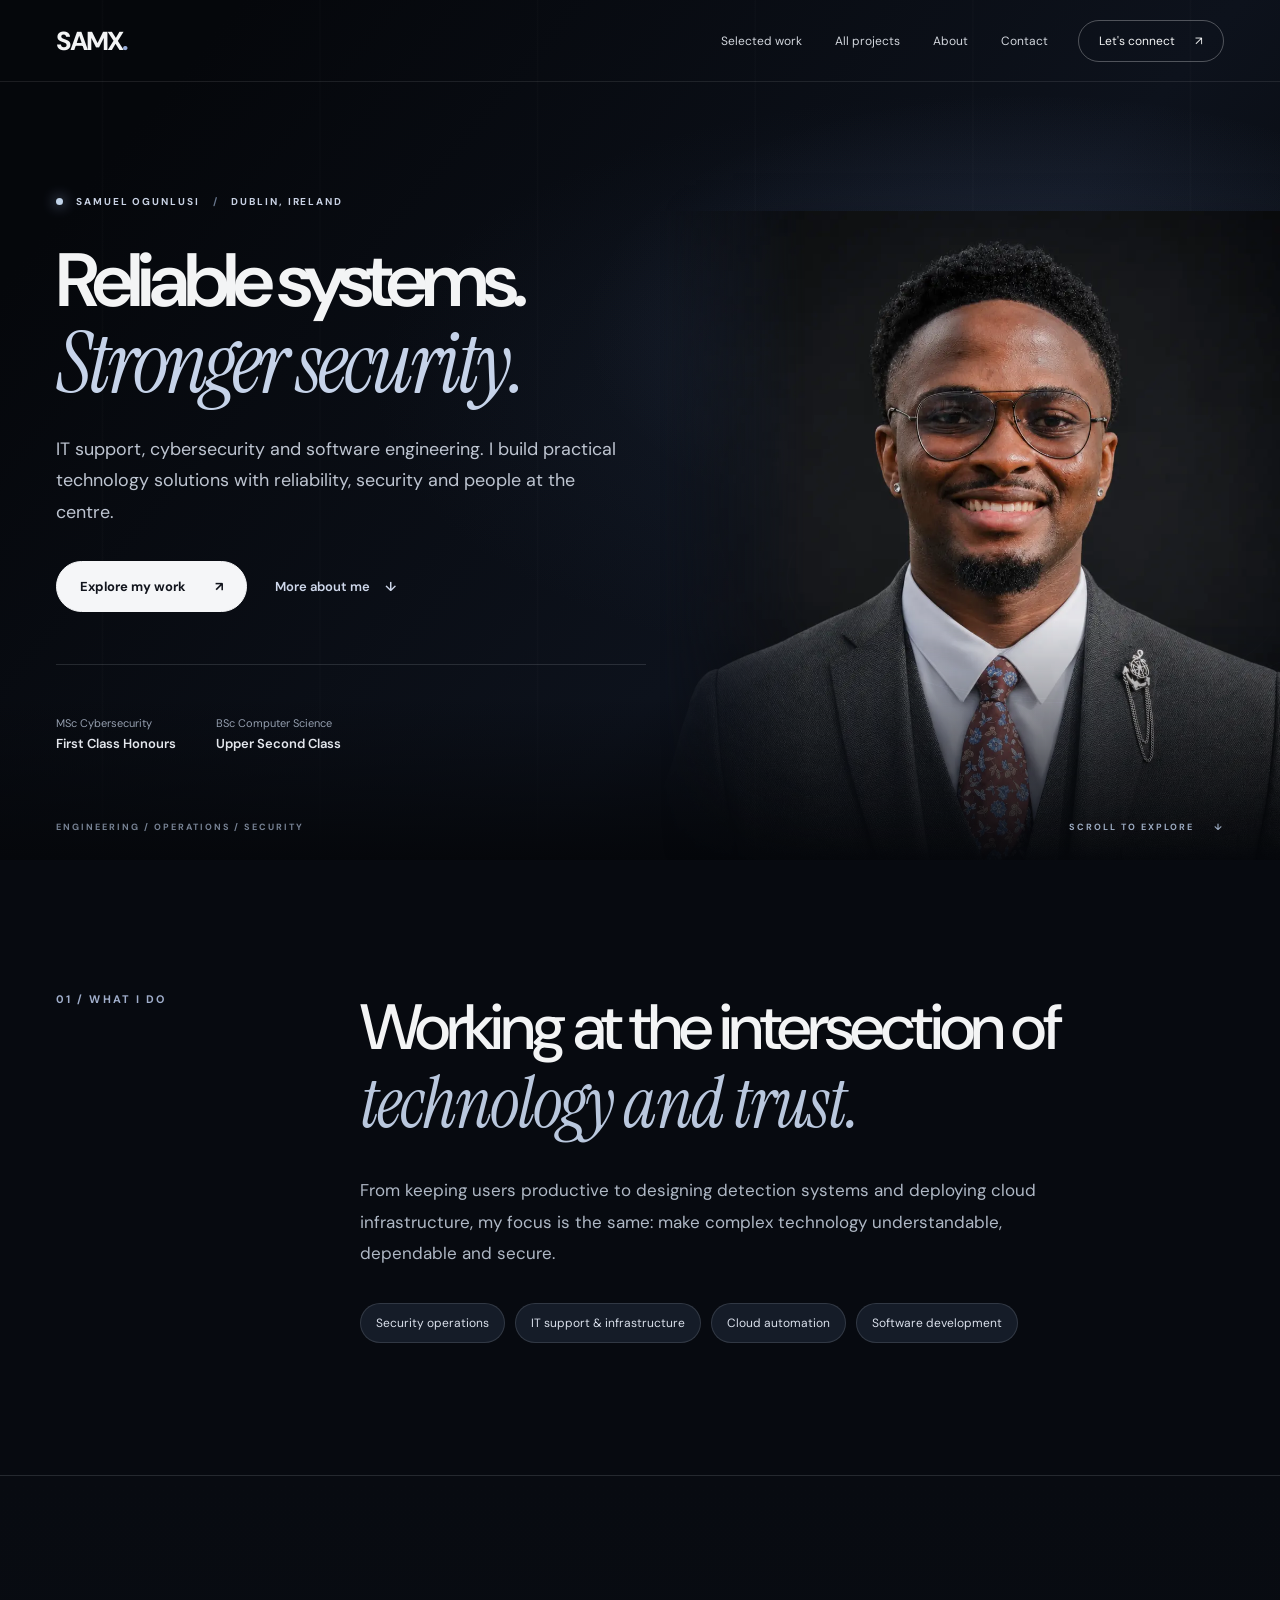
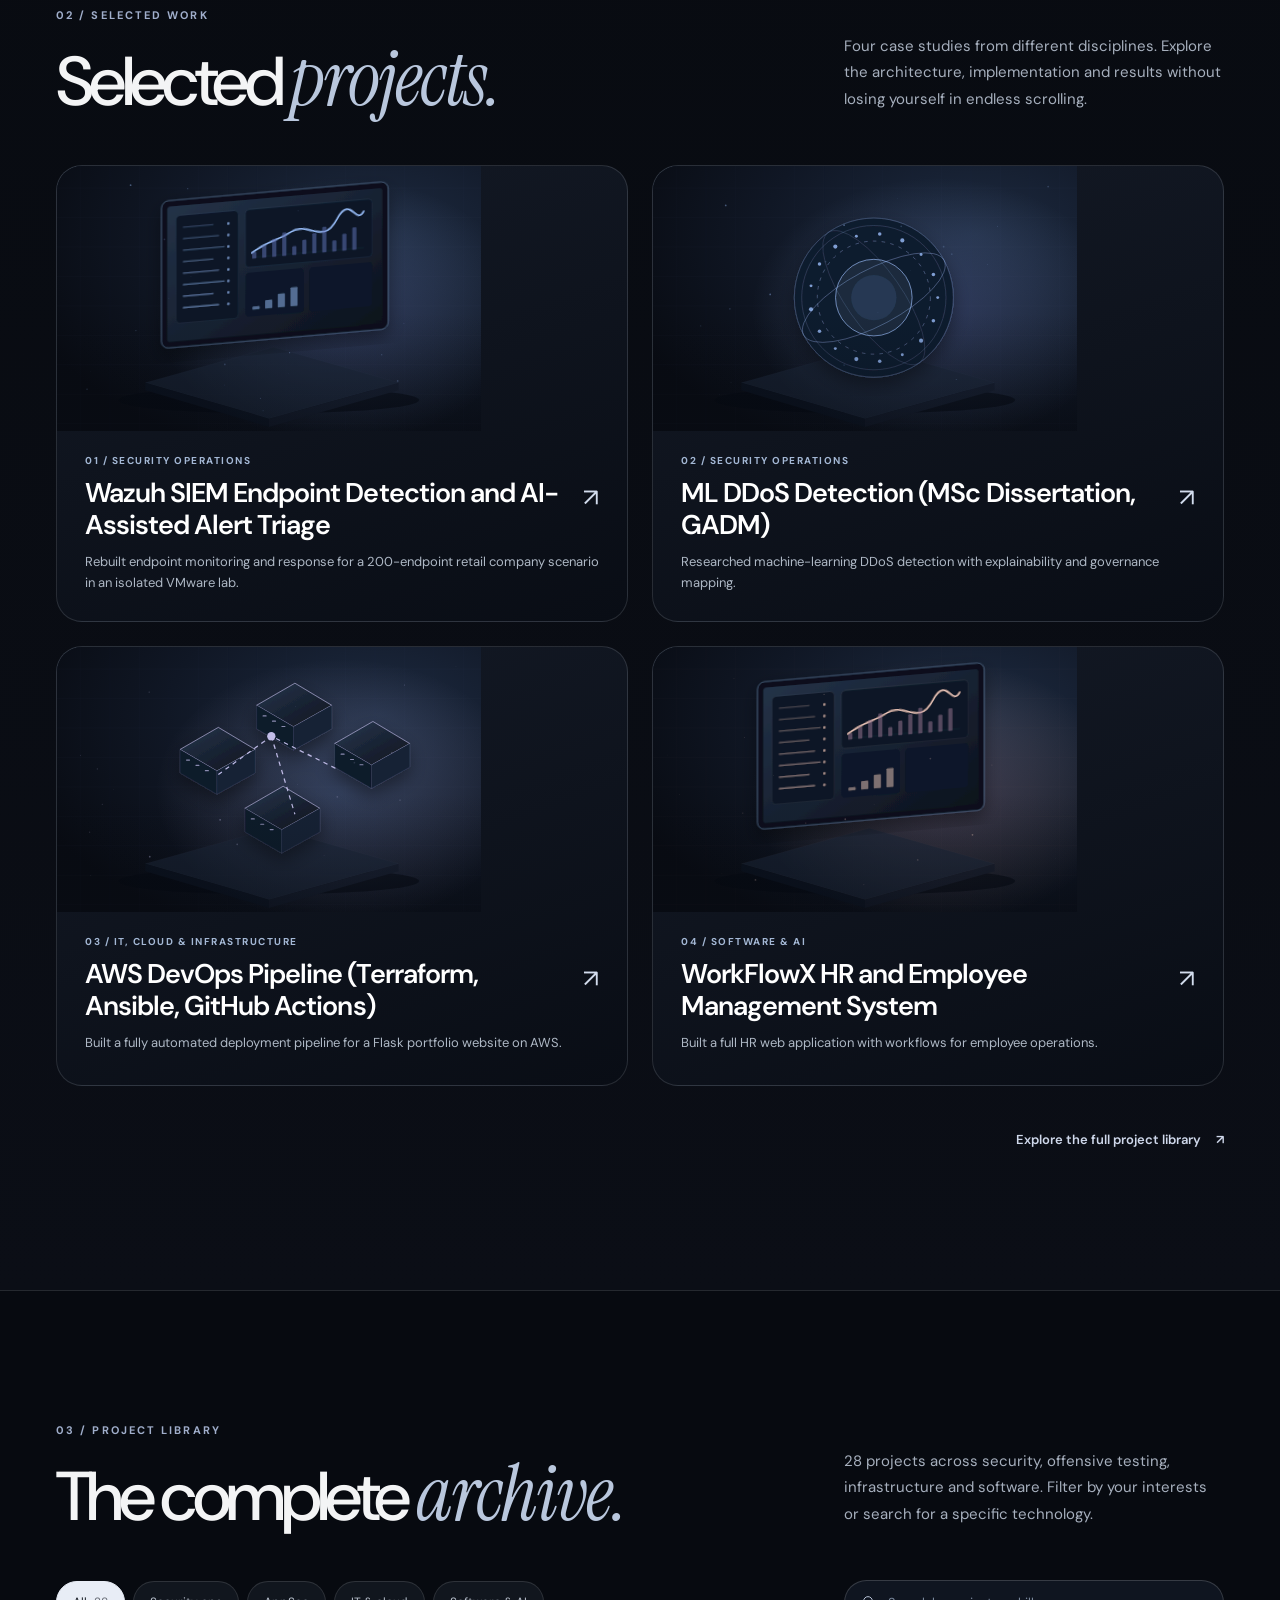
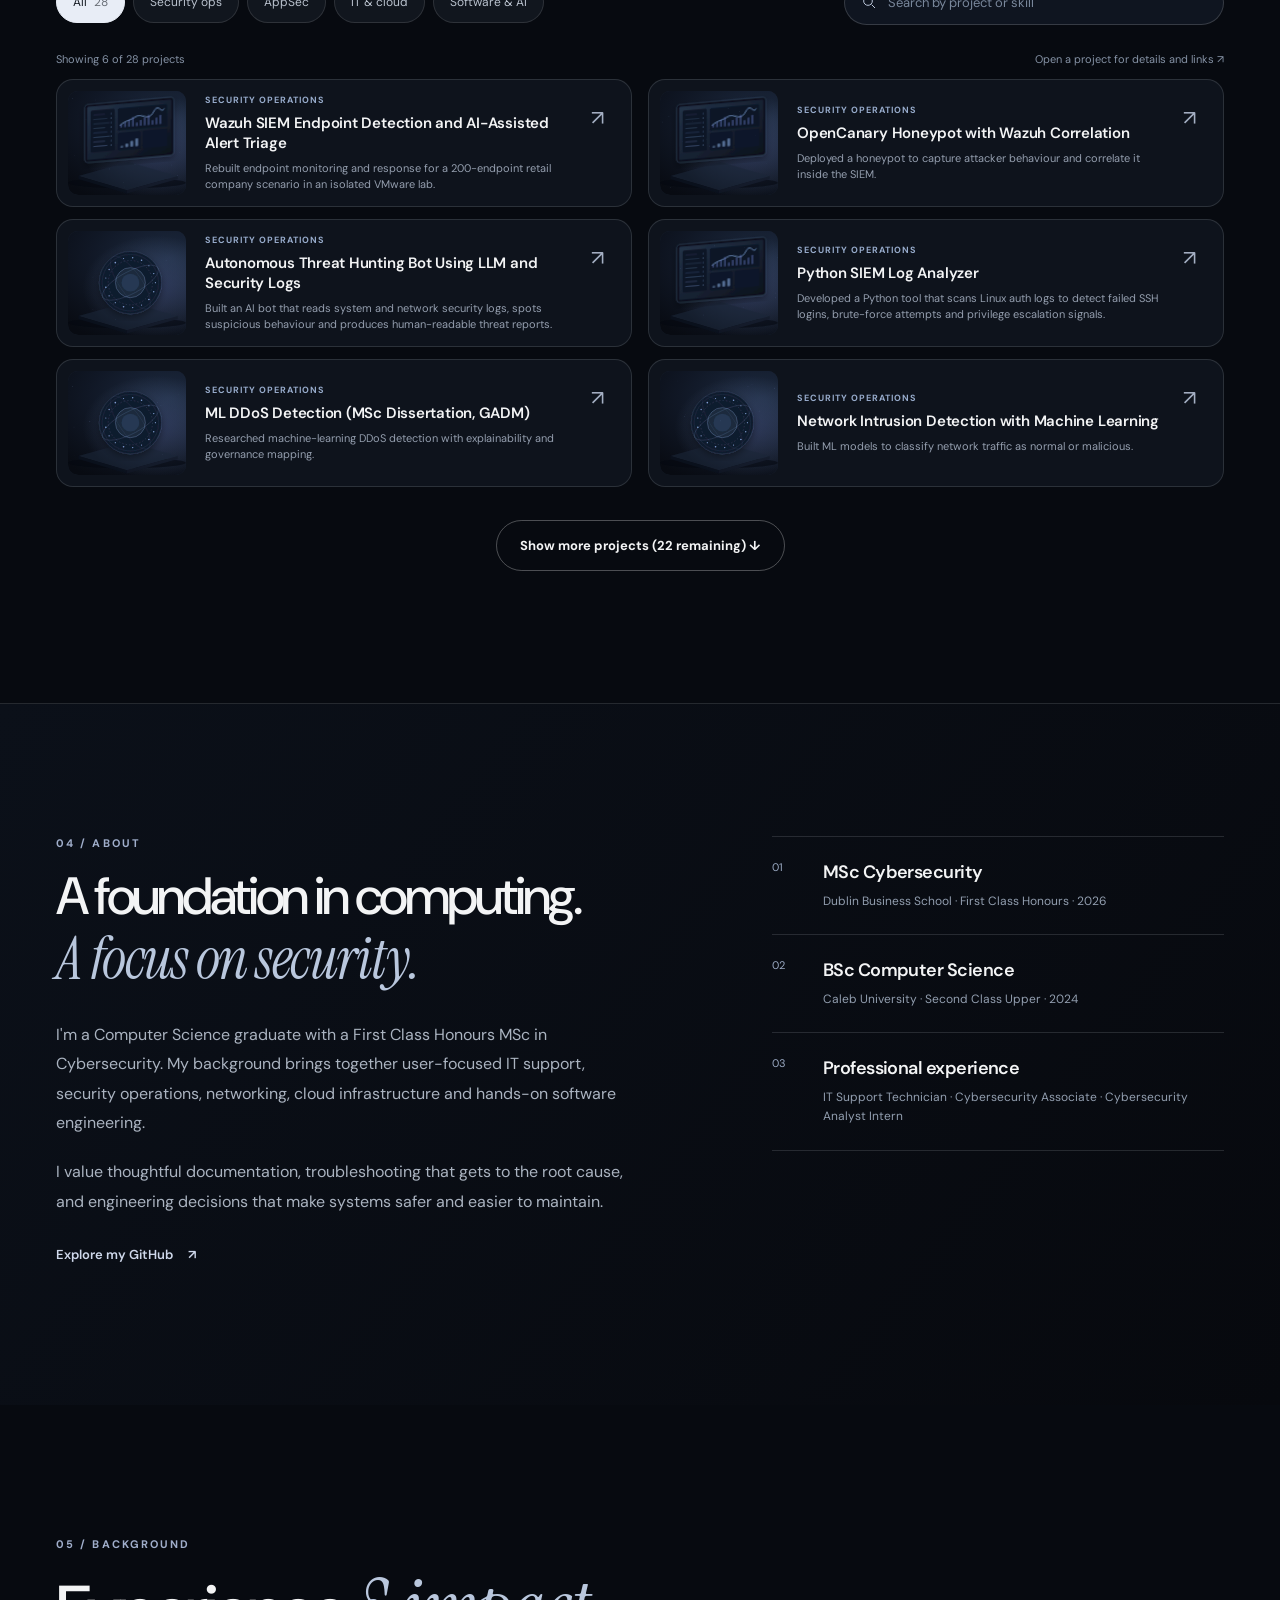
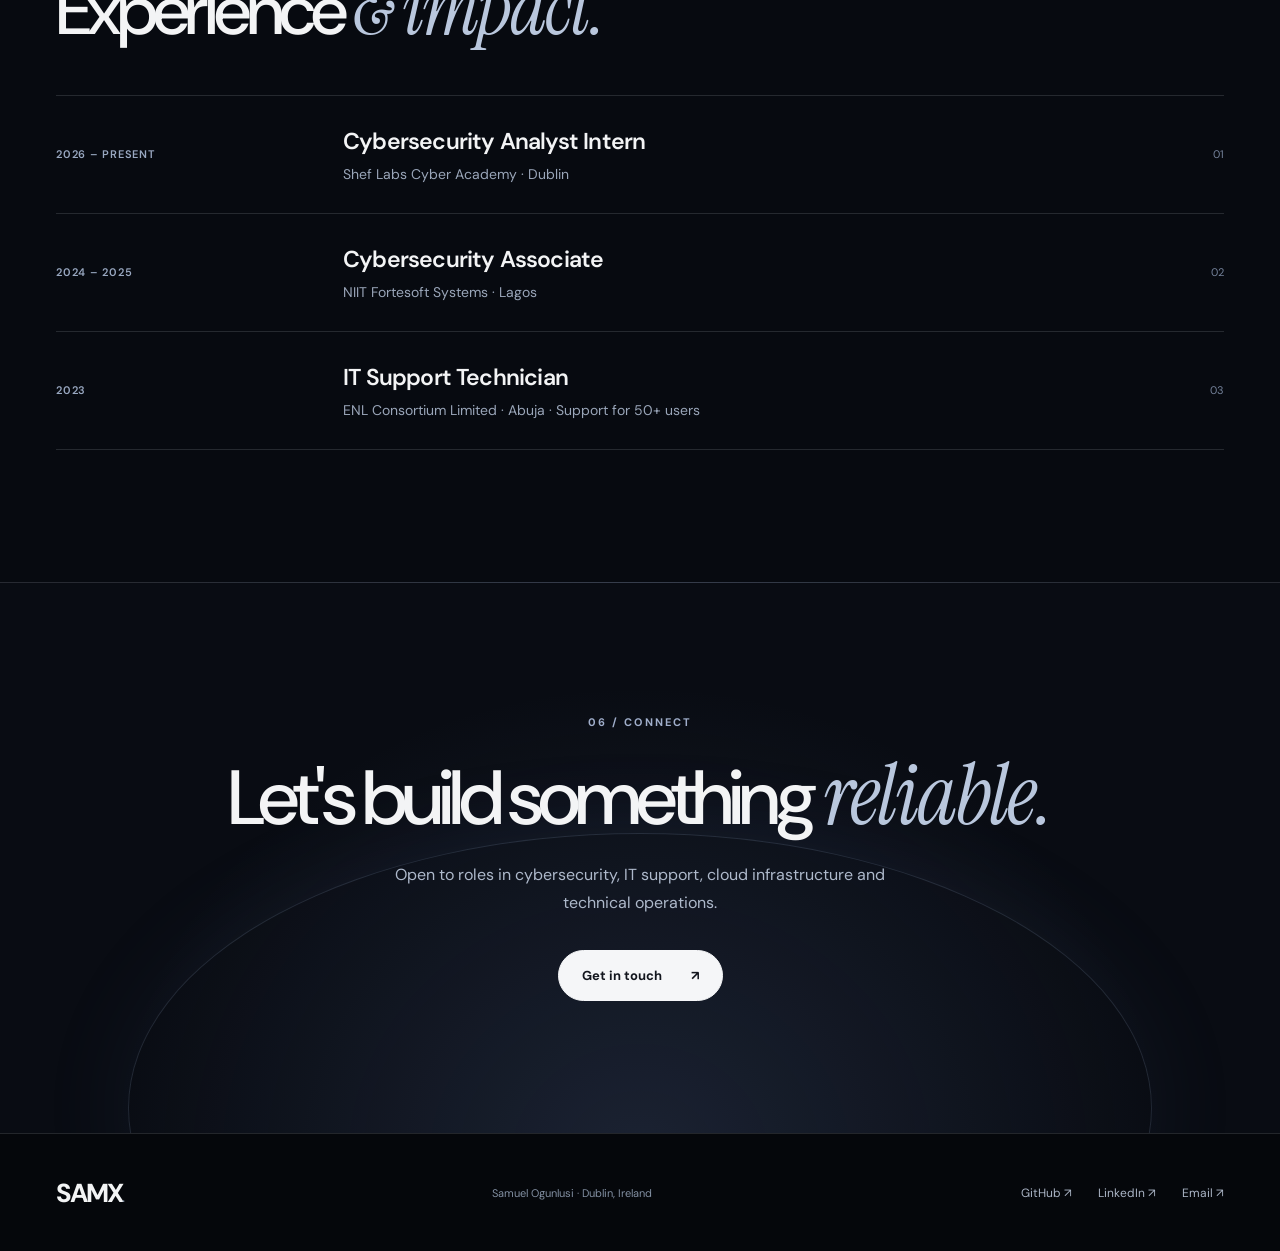
==== commit e2f35b42: "Redesign SAMX portfolio with mobile-first layout, original artwork, curated case studies" ====
--- a/index.html
+++ b/index.html
@@ -1,204 +1,48 @@
 <!doctype html>
-<html lang="en">
-<head>
-  <meta charset="utf-8">
-  <meta name="viewport" content="width=device-width, initial-scale=1">
-  <meta name="theme-color" content="#07090c">
-  <meta name="description" content="Samuel Ogunlusi — IT support, cybersecurity and technical operations. A premium portfolio covering security operations, IT support, cloud, infrastructure and software projects.">
-  <meta property="og:title" content="Samuel Ogunlusi | IT Support · Cybersecurity · Technical Operations">
-  <meta property="og:description" content="A curated portfolio of cybersecurity, IT support, cloud and software projects.">
-  <title>Samuel Ogunlusi · IT Support, Cybersecurity & Technical Operations</title>
-  <link rel="icon" type="image/svg+xml" href="assets/favicon.svg">
-  <link rel="preconnect" href="https://fonts.googleapis.com">
-  <link rel="preconnect" href="https://fonts.gstatic.com" crossorigin>
-  <link href="https://fonts.googleapis.com/css2?family=DM+Sans:wght@400;500;700&family=DM+Mono:wght@400;500&family=Instrument+Serif:ital@0;1&display=swap" rel="stylesheet">
-  <link rel="stylesheet" href="styles.css">
-  <script>
-    window.SAMX_PROJECTS = [{"id": "wazuh-siem-ai", "section": "A", "group": "Security Operations and Detection", "title": "Wazuh SIEM Endpoint Detection and AI-Assisted Alert Triage", "what": "Rebuilt endpoint monitoring and response for a 200-endpoint retail company scenario in an isolated VMware lab.", "stack": ["Wazuh 4.14.3", "Sysmon", "PowerShell Logging", "Windows 11", "Ubuntu", "Flask", "Python", "Ollama"], "did": "Wrote five custom MITRE ATT&CK-mapped detection rules, simulated attacks including SSH brute force, and built a Flask/Python workflow that sends alert evidence to a local LLM for severity summaries and approval-based response recommendations.", "result": "All five rules fired correctly with zero false positives. The SSH brute-force simulation produced 31 alerts, 1,263 normalised searchable fields and roughly 3-second triage response.", "repo": "https://github.com/SamXl-Codes/Wazuh-SIEM-Docker-Automation", "tags": ["SIEM", "Detection Engineering", "Incident Response", "Automation"], "featured": true}, {"id": "opencanary-wazuh", "section": "A", "group": "Security Operations and Detection", "title": "OpenCanary Honeypot with Wazuh Correlation", "what": "Deployed a honeypot to capture attacker behaviour and correlate it inside the SIEM.", "stack": ["OpenCanary 0.9.7", "Wazuh 4.14.5", "Ubuntu 24.04", "Custom JSON Decoder"], "did": "Ran decoy SSH, HTTP and SMB services, wrote a custom decoder and five frequency-based correlation rules, added AI enrichment and tuned alert thresholds.", "result": "Captured and analysed 897 alerts across SSH, HTTP and SMB scenarios.", "repo": "", "tags": ["Honeypot", "Correlation Rules", "Threat Hunting", "Log Parsing"], "featured": true}, {"id": "threat-hunting-bot", "section": "A", "group": "Security Operations and Detection", "title": "Autonomous Threat Hunting Bot Using LLM and Security Logs", "what": "Built an AI bot that reads system and network security logs, spots suspicious behaviour and produces human-readable threat reports.", "stack": ["Python", "LLM"], "did": "Designed the workflow for ingesting logs, summarising anomalies and presenting findings in a SOC-friendly reporting format.", "result": "Produced analyst-readable threat-hunting summaries from raw security evidence.", "repo": "https://github.com/SamXl-Codes/SamXl-Codes-Autonomous-Threat-Hunting-Bot-Using-LLM-Security-Logs", "tags": ["Threat Hunting", "LLM", "Security Automation", "Reporting"]}, {"id": "python-siem-analyzer", "section": "A", "group": "Security Operations and Detection", "title": "Python SIEM Log Analyzer", "what": "Developed a Python tool that scans Linux auth logs to detect failed SSH logins, brute-force attempts and privilege escalation signals.", "stack": ["Python", "Linux auth.log"], "did": "Implemented parsing and detection logic for suspicious login patterns and escalation attempts.", "result": "Created a lightweight SOC automation utility for quick Linux log triage.", "repo": "https://github.com/SamXl-Codes/Python-SIEM-Log-Analyzer", "tags": ["Log Analysis", "Linux Security", "Detection Logic", "SOC Automation"], "featured": true}, {"id": "gadm-ddos", "section": "A", "group": "Security Operations and Detection", "title": "ML DDoS Detection (MSc Dissertation, GADM)", "what": "Researched machine-learning DDoS detection with explainability and governance mapping.", "stack": ["Python", "ML Models", "CIC-DDoS2019", "BoT-IoT", "SHAP", "LIME"], "did": "Evaluated five machine-learning models, used SHAP and LIME for explainability, and mapped outputs to NIST CSF 2.0 and ISO/IEC 27001 controls.", "result": "Achieved 99.7% detection accuracy with explainable outputs and a governance-aligned mapping framework.", "repo": "", "tags": ["Machine Learning", "Network Security", "Explainable AI", "Governance"], "featured": true}, {"id": "nid-ml", "section": "A", "group": "Security Operations and Detection", "title": "Network Intrusion Detection with Machine Learning", "what": "Built ML models to classify network traffic as normal or malicious.", "stack": ["Python", "Jupyter Notebook"], "did": "Prepared traffic data, trained classifiers and evaluated model behaviour on intrusion detection tasks.", "result": "Created a practical intrusion-detection notebook focused on machine-learning workflows.", "repo": "https://github.com/SamXl-Codes/Network-Intrusion-Detection-with-machine-learning", "tags": ["NIDS", "Machine Learning", "Traffic Analysis"]}, {"id": "malware-detection", "section": "A", "group": "Security Operations and Detection", "title": "AI-Powered Malware Detection and Classification System", "what": "Built a malware-classification system with a web interface for instant verdicts on uploaded samples or extracted features.", "stack": ["Machine Learning", "Web Interface"], "did": "Designed the end-to-end classification flow from upload to model verdict and result presentation.", "result": "Produced a prototype for rapid malware assessment and classification.", "repo": "https://github.com/SamXl-Codes/AI-Powered-Malware-Detection-Classification-System", "tags": ["Malware Analysis", "ML Security", "Web App"]}, {"id": "phishing-detection", "section": "A", "group": "Security Operations and Detection", "title": "AI-Powered Phishing Detection and Prevention System", "what": "Created an ML-driven system to analyse emails, URLs and web content for phishing behaviour.", "stack": ["Machine Learning", "URL Analysis", "Email Analysis"], "did": "Modelled a real-time workflow for inspecting suspicious content and producing phishing decisions.", "result": "Built a prototype focused on phishing detection and prevention use cases.", "repo": "https://github.com/SamXl-Codes/AI-Powered-Phishing-Detection-and-Prevention-System", "tags": ["Phishing Detection", "ML Security", "Email Security"]}, {"id": "forensics-investigation", "section": "A", "group": "Security Operations and Detection", "title": "Digital Forensics Investigation (Identity Theft Case)", "what": "Completed a court-style forensic investigation of a seized E01 disk image in a fraud case.", "stack": ["Autopsy", "Sleuth Kit", "FTK", "ExifTool", "John the Ripper"], "did": "Verified image integrity, enumerated users, recovered artefacts, performed metadata analysis, cracked passwords, built a timeline and preserved chain of custody.", "result": "Recovered incriminating emails, card number lists and fake ID images, and produced a full forensic report.", "repo": "", "tags": ["DFIR", "Evidence Handling", "Timeline Analysis"]}, {"id": "webgoat-appsec", "section": "B", "group": "Offensive Security and Application Security", "title": "WebGoat Application Security Assessment and Remediation", "what": "Performed full SAST and DAST testing on a vulnerable Java/Spring Boot application, then remediated and re-tested it.", "stack": ["SonarQube 9.9.8", "OWASP ZAP 2.17.0", "Java", "Spring Boot"], "did": "Found SQL injection, XXE, hardcoded credentials and weak PRNG usage; fixed the underlying issues in source code and rebuilt the application.", "result": "All four vulnerabilities were remediated and the SonarQube Quality Gate passed after rescanning.", "repo": "", "tags": ["AppSec", "SAST", "DAST", "Secure Coding"], "featured": true}, {"id": "multi-stage-attack", "section": "B", "group": "Offensive Security and Application Security", "title": "Multi-Stage Attack Simulation (FLYEfit Case)", "what": "Simulated a multi-stage attack chain against a fictional gym company in a controlled lab.", "stack": ["Recon-ng", "SEToolkit", "Kali Linux", "Web Cloning"], "did": "Performed OSINT recon, spear-phishing with credential harvesting, cloned a login page and delivered a payload to achieve root access and persistence.", "result": "Produced a practical demonstration of the modern attack lifecycle in a controlled environment.", "repo": "", "tags": ["Red Teaming", "Social Engineering", "OSINT"]}, {"id": "dvwa-osint", "section": "B", "group": "Offensive Security and Application Security", "title": "OSINT Reconnaissance and DVWA Penetration Test (Supermacs Case)", "what": "Combined passive reconnaissance of a real company's public footprint with DVWA exploitation in a lab.", "stack": ["WHOIS", "DNS Enumeration", "Cloudflare Mapping", "DVWA", "Meterpreter"], "did": "Mapped domains and cloud providers, exploited DVWA command injection to gain a Meterpreter shell and wrote remediation guidance.", "result": "Delivered both recon findings and hands-on exploitation evidence with remediation recommendations.", "repo": "", "tags": ["OSINT", "Pentesting", "Command Injection"]}, {"id": "server-security-ctf", "section": "B", "group": "Offensive Security and Application Security", "title": "Server Security CTF (24-hour)", "what": "Completed a 24-hour live server security assessment challenge.", "stack": ["Ubuntu", "Scanning", "Manual Verification"], "did": "Combined automated scanning with manual verification during a time-boxed engagement.", "result": "Captured all five flags on the Ubuntu target.", "repo": "", "tags": ["CTF", "Server Security", "Hands-on Assessment"]}, {"id": "moveit-analysis", "section": "B", "group": "Offensive Security and Application Security", "title": "MOVEit Supply Chain Breach Analysis", "what": "Analysed the MOVEit Transfer breach from technical, organisational and societal perspectives.", "stack": ["Threat Intel", "GRC", "Case Analysis"], "did": "Reviewed CVE-2023-34362, the SQL injection path, exploitation impact and downstream organisational consequences.", "result": "Produced a structured case study of a major supply-chain breach and its risk implications.", "repo": "", "tags": ["Threat Intelligence", "Third-Party Risk", "GRC"]}, {"id": "aws-devops-pipeline", "section": "C", "group": "IT Support, Infrastructure and Cloud", "title": "AWS DevOps Pipeline (Terraform, Ansible, GitHub Actions)", "what": "Built a fully automated deployment pipeline for a Flask portfolio website on AWS.", "stack": ["AWS", "Terraform", "Ansible", "GitHub Actions", "Nginx", "Gunicorn", "Docker"], "did": "Provisioned networking and EC2 resources with Terraform, configured services with Ansible, and automated plan/apply and deployment through GitHub Actions while debugging real CI issues.", "result": "Delivered an idempotent, repeatable AWS deployment pipeline and brought the site live on AWS.", "repo": "https://github.com/SamXl-Codes/devops-aws-terraform-ansible-cicd", "tags": ["AWS", "IaC", "CI/CD", "Linux"], "featured": true}, {"id": "windows-ad-lab", "section": "C", "group": "IT Support, Infrastructure and Cloud", "title": "Windows Server and Active Directory Support Lab", "what": "Built a Windows Server domain environment from scratch.", "stack": ["Windows Server", "Active Directory", "DNS", "Group Policy", "VMware"], "did": "Created users and OUs, configured Group Policy and access controls, joined clients to the domain and tested logins and troubleshooting flows.", "result": "Produced a solid lab for AD administration, endpoint support and user-management scenarios.", "repo": "", "tags": ["Active Directory", "Windows Support", "User Management"], "featured": true}, {"id": "intune-endpoint", "section": "C", "group": "IT Support, Infrastructure and Cloud", "title": "Intune Endpoint Deployment and Patch Compliance", "what": "Created a modern endpoint-management lab with Microsoft Intune.", "stack": ["Microsoft Intune", "Windows 10/11"], "did": "Handled device enrolment, app deployment, update rings and compliance reporting workflows.", "result": "Built a practical environment for endpoint deployment and patch-compliance testing.", "repo": "", "tags": ["Intune", "Endpoint Management", "Compliance"]}, {"id": "servicenow-itsm", "section": "C", "group": "IT Support, Infrastructure and Cloud", "title": "ServiceNow ITSM, SLAs and Knowledge Base", "what": "Set up service-desk workflows in ServiceNow.", "stack": ["ServiceNow"], "did": "Configured incident queues, priority and escalation rules, SLA dashboards, knowledge articles and repeat-incident analysis.", "result": "Created a strong service-desk workflow model aligned with ITIL-style support operations.", "repo": "", "tags": ["ServiceNow", "Incident Management", "SLA Monitoring"]}, {"id": "endpoint-security", "section": "C", "group": "IT Support, Infrastructure and Cloud", "title": "Endpoint Security and Asset Lifecycle", "what": "Worked on endpoint hardening, device controls and asset tracking.", "stack": ["BitLocker", "Microsoft Defender"], "did": "Implemented encryption and AV controls, remote support processes, inventory handling, replacement planning and SOP-style documentation.", "result": "Strengthened endpoint governance and lifecycle visibility through structured controls and documentation.", "repo": "", "tags": ["Endpoint Security", "Asset Management", "Documentation"]}, {"id": "multi-site-network", "section": "C", "group": "IT Support, Infrastructure and Cloud", "title": "Multi-Site Network Design and Packet Analysis", "what": "Designed and built a network for three departments across Student, Staff and Finance environments.", "stack": ["Cisco Packet Tracer", "Cisco IOS", "Wireshark"], "did": "Applied VLSM subnetting, configured three routers with inter-site routing and performed packet capture and traffic analysis.", "result": "Delivered a functioning multi-site topology grounded in CCNA-level routing and subnetting practice.", "repo": "", "tags": ["Networking", "Routing", "Wireshark"]}, {"id": "network-systems-validation", "section": "C", "group": "IT Support, Infrastructure and Cloud", "title": "Network and Systems Validation Lab", "what": "Built and tested network topologies in a mixed lab environment.", "stack": ["VMware", "Cisco Packet Tracer", "OPNsense", "Wireshark", "IPv6", "VLANs"], "did": "Diagnosed DNS, DHCP, VPN and VLAN faults while validating multiple networking scenarios.", "result": "Created a flexible test lab for systems validation and fault diagnosis.", "repo": "", "tags": ["VLANs", "IPv6", "Network Troubleshooting"]}, {"id": "linux-admin", "section": "C", "group": "IT Support, Infrastructure and Cloud", "title": "Linux Server Administration and Automation", "what": "Worked across Linux administration and Bash automation tasks.", "stack": ["Linux", "Bash", "Git", "Monitoring"], "did": "Handled user access, security hardening, monitoring, deployment scripts and isolated-environment exercises across multiple Linux repos.", "result": "Built a broad Linux administration portfolio spanning automation, operations and troubleshooting.", "repo": "https://github.com/SamXl-Codes/Linux-Server-Administration", "tags": ["Linux", "Bash", "Server Administration"]}, {"id": "bcdr-hospital", "section": "C", "group": "IT Support, Infrastructure and Cloud", "title": "Business Continuity and Disaster Recovery Plan (Dublin City Hospital)", "what": "Produced a full BCDR plan for a hospital environment.", "stack": ["ISO 22301:2019", "GDPR", "Risk Assessment"], "did": "Performed business impact analysis, risk assessment, recovery objective planning and recovery testing procedures using the HSE Conti ransomware incident as a threat model.", "result": "Delivered a structured resilience and disaster-recovery plan aligned with industry standards.", "repo": "", "tags": ["BCDR", "Resilience", "Compliance"]}, {"id": "workflowx", "section": "D", "group": "Software and AI Builds", "title": "WorkFlowX HR and Employee Management System", "what": "Built a full HR web application with workflows for employee operations.", "stack": ["Flask", "SQLAlchemy", "SQL Database", "GitHub Actions"], "did": "Implemented eight ORM models, MVC plus repository architecture, QR attendance, payroll, PDF payslips, leave workflows, messaging and CSV import.", "result": "Shipped 66 automated tests with 100% pass rate and an accompanying CI/CD pipeline.", "repo": "https://github.com/SamXl-Codes/Employee-Management-System", "tags": ["Flask", "SQLAlchemy", "Testing", "HR Tech"], "featured": true}, {"id": "clouddrive", "section": "D", "group": "Software and AI Builds", "title": "CloudDrive Secure Cloud Storage", "what": "Built a secure cloud-storage prototype with end-to-end encryption.", "stack": ["Python"], "did": "Designed the system so uploaded files remain unreadable to the backend and accessible only to the authenticated owner.", "result": "Created a privacy-focused storage prototype centred on secure file access.", "repo": "https://github.com/SamXl-Codes/CloudDrive-Cloud-Storage-System-", "tags": ["Cloud Storage", "Encryption", "Python"]}, {"id": "corvint-ai", "section": "D", "group": "Software and AI Builds", "title": "CORVINT AI Voice Assistant", "what": "Built a desktop voice assistant with a heads-up display.", "stack": ["Python", "Groq LLM", "tkinter"], "did": "Created the assistant interface and workflow for voice-driven interaction.", "result": "Produced an AI desktop tool with a conversational interface and HUD-style experience.", "repo": "", "tags": ["Voice Assistant", "Python", "LLM"]}, {"id": "programming-projects", "section": "D", "group": "Software and AI Builds", "title": "Programming Projects (C# and Python)", "what": "Built a collection of C# and Python programming projects.", "stack": ["C#", "Python", "SQLite", "BeautifulSoup4"], "did": "Created a contact book, file-extension manager, TCP client-server admissions system and a hotel web scraper returning 112 rows.", "result": "Showcased broad software-development fundamentals across OOP, networking, databases and scraping.", "repo": "https://github.com/SamXl-Codes/B9CY108-CA1-Advanced-Programming", "tags": ["C#", "Python", "SQLite", "Scraping"]}, {"id": "securitygpt-agents", "section": "D", "group": "Software and AI Builds", "title": "SecurityGPT Agents and AI Job Search Framework", "what": "Created AI-focused experimentation projects around security workflows and job-search automation.", "stack": ["AI Agents", "Automation"], "did": "Built repository-based frameworks exploring agentic workflows and AI-assisted searching.", "result": "Extended practical experimentation with AI applications and automation use cases.", "repo": "https://github.com/SamXl-Codes/SecurityGPT-Agents", "tags": ["AI Agents", "Automation", "Experimentation"]}];
-    window.SAMX_SECTION_META = {"A": {"title": "Security Operations and Detection", "summary": "Detection engineering, SIEM, DFIR and ML-based security analysis."}, "B": {"title": "Offensive Security and Application Security", "summary": "Vulnerability discovery, remediation, attack simulation and breach analysis."}, "C": {"title": "IT Support, Infrastructure and Cloud", "summary": "Service operations, endpoint management, networks, Active Directory and cloud automation."}, "D": {"title": "Software and AI Builds", "summary": "Software engineering, workflow systems, encryption and AI-assisted tools."}};
-    window.SAMX_EXPERIENCE = [{"title": "Cybersecurity Analyst Intern", "company": "Shef Labs Cyber Academy \u00b7 Dublin, Ireland", "dates": "Jul 2026 \u2013 Present", "detail": "Support security-operations learning and practical investigations across SOC fundamentals, networking, cloud, Windows, Linux and threat monitoring."}, {"title": "Cybersecurity Associate", "company": "NIIT Fortesoft Systems \u00b7 Lagos, Nigeria", "dates": "Sep 2024 \u2013 Aug 2025", "detail": "Worked with cybersecurity training, log review, network analysis and practical troubleshooting using Python, Bash and security tools."}, {"title": "IT Support Technician", "company": "ENL Consortium Limited \u00b7 Abuja, Nigeria", "dates": "May 2023 \u2013 Oct 2023", "detail": "Delivered first- and second-line IT support for 50+ users, assisted with Active Directory and reduced onboarding effort by 30% through PowerShell automation."}];
-    window.SAMX_CERTS = ["CompTIA Security+ (2026)", "Cisco CCNA (2025)", "Cisco CyberOps Associate (2024)", "Microsoft Azure Fundamentals AZ-900 (2025)", "AWS Certified Cloud Practitioner (2025)", "Splunk Core Certified User (2026)", "Associate of ISC2", "Google: Using Python to Interact with the Operating System"];
-    window.SAMX_SKILLS = ["IT Support & Service Desk", "Security Operations & Detection", "Cloud & Infrastructure", "Active Directory & Identity", "Endpoint Management & Compliance", "Networking & Troubleshooting", "Automation & Scripting", "Machine Learning for Security"];
-  </script>
-  <script defer src="app.js"></script>
-</head>
-<body>
-  <a href="#main" class="skip-link">Skip to content</a>
-  <div id="readingProgress" aria-hidden="true"></div>
-  <header class="site-header" id="top">
-    <div class="shell nav-content">
-      <a class="brand" href="#top" aria-label="Samuel Ogunlusi home"><span class="brand-mark">//</span><span>SAMUEL OGUNLUSI</span></a>
-      <nav class="desktop-links" aria-label="Main navigation">
-        <a href="#about">About</a>
-        <a href="#featured">Featured</a>
-        <a href="#project-directory">Projects</a>
-        <a href="#skills">Skills</a>
-        <a href="#experience">Experience</a>
-        <a href="#contact">Contact</a>
-      </nav>
-      <div class="nav-actions">
-        <a class="outline-link" href="#project-directory">Project Directory <span aria-hidden="true">↗</span></a>
-        <button id="menuToggle" class="menu-toggle" aria-label="Open menu" aria-controls="mobileMenu" aria-expanded="false" type="button"><span></span><span></span></button>
-      </div>
-    </div>
-    <nav id="mobileMenu" class="mobile-links" aria-label="Mobile navigation" hidden>
-      <a href="#about">About</a>
-      <a href="#featured">Featured</a>
-      <a href="#project-directory">Projects</a>
-      <a href="#skills">Skills</a>
-      <a href="#experience">Experience</a>
-      <a href="#contact">Contact</a>
-    </nav>
-  </header>
-  <main id="main">
-    <section class="hero" aria-labelledby="heroName">
-      <div class="hero-architecture" aria-hidden="true"></div>
-      <div class="shell hero-inner">
-        <div class="hero-copy reveal">
-          <div class="section-kicker hero-kicker"><span>IT PROFESSIONAL</span><span class="kicker-rule"></span></div>
-          <h1 id="heroName">Samuel<br>Ogunlusi</h1>
-          <p class="hero-roles">IT Support <span>·</span> Cybersecurity <span>·</span> Technical Operations <span>·</span> Computer Science Graduate</p>
-          <p class="hero-statement">Building secure, reliable and people-first technology experiences across support, security, infrastructure and software.</p>
-          <div class="hero-actions">
-            <a href="#featured" class="light-button magnetic">View Featured Work <span aria-hidden="true">→</span></a>
-            <a href="#project-directory" class="ghost-button">Browse All Projects</a>
-          </div>
-          <div class="hero-stats reveal" aria-label="Portfolio summary">
-            <div><strong>28</strong><span>Projects documented</span></div>
-            <div><strong>4</strong><span>Core focus areas</span></div>
-            <div><strong>3</strong><span>Professional roles</span></div>
-          </div>
-        </div>
-        <div class="hero-portrait-wrap reveal">
-          <div class="portrait-shell">
-            <img class="hero-portrait" src="assets/samuel-exact-portrait.webp" alt="Portrait of Samuel Ogunlusi" fetchpriority="high" width="1254" height="1254">
-          </div>
-        </div>
-      </div>
-      <div class="hero-edge" aria-hidden="true"></div>
-    </section>
-
-    <section class="mission content-section" id="mission" aria-labelledby="mission-title">
-      <div class="shell dividing-line mission-grid">
-        <span class="section-label reveal">01 / MISSION</span>
-        <div class="mission-content reveal">
-          <h2 id="mission-title">SOLVING REAL <span>TECHNOLOGY</span> PROBLEMS.</h2>
-          <p>I design, secure and support reliable systems, while translating complex technical work into practical outcomes recruiters and hiring managers can quickly understand.</p>
-        </div>
-      </div>
-    </section>
-
-    <section class="about content-section" id="about" aria-labelledby="about-heading">
-      <div class="shell dividing-line about-grid">
-        <div class="about-copy reveal">
-          <span class="section-label">02 / ABOUT</span>
-          <h2 id="about-heading">A BROAD, MODERN TECHNOLOGY FOUNDATION.</h2>
-          <p>I hold a BSc in Computer Science and an MSc in Cybersecurity, with applied work spanning IT support, security operations, infrastructure, automation and software builds. This portfolio is intentionally structured so both cybersecurity recruiters and IT support recruiters can quickly find the work most relevant to them.</p>
-          <div class="about-highlights">
-            <span>First Class Honours MSc Cybersecurity</span>
-            <span>BSc Computer Science</span>
-            <span>Dublin-based</span>
-            <span>Open to IT Support, SOC and Infrastructure roles</span>
-          </div>
-        </div>
-        <div class="about-visual reveal"><img src="assets/approved-laptop.webp" alt="Editorial laptop close-up" loading="lazy" width="996" height="726"><div class="visual-sheen" aria-hidden="true"></div></div>
-      </div>
-    </section>
-
-    <section class="projects featured content-section" id="featured" aria-labelledby="featured-heading">
-      <div class="shell dividing-line">
-        <div class="section-intro reveal">
-          <h2 id="featured-heading">FEATURED PROJECTS.</h2>
-          <p>A selection of standout work across security operations, application security, cloud automation, IT support and software engineering.</p>
-        </div>
-        <div id="featuredGrid" class="project-grid"></div>
-      </div>
-    </section>
-
-    <section class="projects directory content-section" id="project-directory" aria-labelledby="directory-heading">
-      <div class="shell dividing-line">
-        <div class="section-intro reveal">
-          <h2 id="directory-heading">PROJECT DIRECTORY.</h2>
-          <p>Projects are grouped into clear categories so hiring teams can quickly explore the work most relevant to them. Public repositories are linked wherever available.</p>
-        </div>
-        <div id="projectSections" class="project-sections"></div>
-      </div>
-    </section>
-
-    <section class="skills content-section" id="skills" aria-labelledby="skills-heading">
-      <div class="shell dividing-line">
-        <div class="section-intro reveal"><h2 id="skills-heading">CORE COMPETENCIES.</h2><p>A practical blend of support, security, cloud and development capability built through real projects and applied labs.</p></div>
-        <div id="skillsGrid" class="skills-grid"></div>
-      </div>
-    </section>
-
-    <section class="experience content-section" id="experience" aria-labelledby="experience-heading">
-      <div class="shell dividing-line">
-        <div class="section-intro reveal"><h2 id="experience-heading">PROFESSIONAL EXPERIENCE.</h2><p>Experience across IT support and cybersecurity with a strong emphasis on user support, operational reliability and structured troubleshooting.</p></div>
-        <div id="experienceList" class="timeline" role="list"></div>
-      </div>
-    </section>
-
-    <section class="education content-section" id="education" aria-labelledby="education-heading">
-      <div class="shell dividing-line">
-        <div class="section-intro reveal"><h2 id="education-heading">EDUCATION & CERTIFICATIONS.</h2><p>Academic depth combined with industry certifications and technical self-development.</p></div>
-        <div class="education-layout">
-          <div class="timeline education-timeline" role="list">
-            <div class="timeline-row reveal" role="listitem"><span class="timeline-dot"></span><span class="timeline-main"><strong>MSc Cybersecurity</strong><i>Dublin Business School · First Class Honours</i></span><time>2025 – 2026</time></div>
-            <div class="timeline-row reveal" role="listitem"><span class="timeline-dot"></span><span class="timeline-main"><strong>BSc Computer Science</strong><i>Caleb University, Lagos · Upper Second Class (CGPA 4.15/5.00)</i></span><time>2020 – 2024</time></div>
-          </div>
-          <div class="cert-panel reveal">
-            <h3>Selected Certifications</h3>
-            <div id="certificationsList" class="cert-list"></div>
-          </div>
-        </div>
-      </div>
-    </section>
-
-    <section class="contact" id="contact" aria-labelledby="contact-heading">
-      <canvas id="waveCanvas" aria-hidden="true"></canvas>
-      <div class="contact-wash" aria-hidden="true"></div>
-      <div class="shell contact-inner">
-        <div class="contact-copy reveal">
-          <span class="section-label">LET'S WORK TOGETHER</span>
-          <h2 id="contact-heading">INTERESTED IN WORKING TOGETHER?</h2>
-          <p>I'm open to IT support, service desk, desktop support, cybersecurity, SOC and infrastructure opportunities. If you want someone who combines technical depth with practical execution, I'd love to connect.</p>
-          <div class="contact-links">
-            <a href="mailto:samuelogunlusi21@gmail.com?subject=Portfolio%20enquiry" class="light-button magnetic small-button">Get in Touch <span aria-hidden="true">↗</span></a>
-            <a href="https://github.com/SamXl-Codes" class="ghost-button" target="_blank" rel="noopener noreferrer">GitHub Profile</a>
-          </div>
-        </div>
-      </div>
-    </section>
-  </main>
-
-  <footer class="footer">
-    <div class="shell footer-inner">
-      <a href="#top" class="footer-brand">SAMX.</a>
-      <nav aria-label="Footer navigation"><a href="#top">Home</a><a href="#about">About</a><a href="#featured">Featured</a><a href="#project-directory">Projects</a><a href="#experience">Experience</a><a href="#contact">Contact</a></nav>
-      <div class="social-links"><a href="https://www.linkedin.com/in/samuel-ogunlusi" target="_blank" rel="noopener noreferrer" aria-label="LinkedIn">LinkedIn</a><a href="https://github.com/SamXl-Codes" target="_blank" rel="noopener noreferrer" aria-label="GitHub">GitHub</a><a href="mailto:samuelogunlusi21@gmail.com" aria-label="Email Samuel">Email</a></div>
-    </div>
-  </footer>
-
-  <dialog id="projectDialog" class="project-dialog" aria-labelledby="dialogTitle">
-    <div class="dialog-panel">
-      <button class="dialog-close" id="dialogClose" aria-label="Close project details" type="button">×</button>
-      <span id="dialogIndex" class="dialog-index"></span>
-      <h2 id="dialogTitle"></h2>
-      <p id="dialogLead" class="dialog-lead"></p>
-      <div class="dialog-columns">
-        <section><h3>WHAT</h3><p id="dialogWhat"></p></section>
-        <section><h3>WHAT I DID</h3><p id="dialogImplementation"></p></section>
-        <section><h3>RESULT</h3><p id="dialogOutcome"></p></section>
-      </div>
-      <div id="dialogTech" class="dialog-tech"></div>
-      <div class="dialog-actions">
-        <a href="#" id="dialogRepo" target="_blank" rel="noopener noreferrer">View repository ↗</a>
-        <button id="dialogBack" type="button">Back to projects ↑</button>
-      </div>
-    </div>
-  </dialog>
-
-  <div class="motion-toolbar"><button id="motionToggle" type="button" aria-label="Pause animations" aria-pressed="false"><span aria-hidden="true">Ⅱ</span> <span class="motion-text">Pause motion</span></button></div>
-</body>
-</html>+<html lang="en"><head>
+<meta charset="utf-8"><meta name="viewport" content="width=device-width, initial-scale=1">
+<meta name="theme-color" content="#07090e">
+<meta name="description" content="Samuel Ogunlusi: cybersecurity and IT engineer, MSc Cybersecurity (First Class Honours) and BSc Computer Science. A curated portfolio of SOC, cloud, IT operations and software projects.">
+<meta property="og:title" content="Samuel Ogunlusi | Security, Systems & Software">
+<meta property="og:description" content="Reliable systems. Stronger security. A portfolio of hands-on engineering and security projects.">
+<title>Samuel Ogunlusi | Security, Systems & Software</title>
+<link rel="icon" href="assets/favicon.svg" type="image/svg+xml">
+<link rel="preconnect" href="https://fonts.googleapis.com"><link rel="preconnect" href="https://fonts.gstatic.com" crossorigin>
+<link href="https://fonts.googleapis.com/css2?family=DM+Sans:wght@400;500;600;700&family=Instrument+Serif:ital@0;1&display=swap" rel="stylesheet">
+<link rel="stylesheet" href="styles.css">
+<script defer src="projects.js"></script><script defer src="app.js"></script>
+</head><body>
+<a href="#main" class="skip-link">Skip to main content</a>
+<div class="progress-track" aria-hidden="true"><div id="progressFill"></div></div>
+<header class="site-header" id="top"><div class="shell header-inner">
+<a href="#top" class="logo" aria-label="Samuel Ogunlusi, home">SAMX<span class="logo-dot">.</span></a>
+<nav class="desktop-nav" aria-label="Primary navigation"><a href="#work">Selected work</a><a href="#projects">All projects</a><a href="#about">About</a><a href="#contact">Contact</a></nav>
+<div class="header-end"><a class="header-reach" href="mailto:samuelogunlusi21@gmail.com">Let's connect <span aria-hidden="true">↗</span></a><button class="menu-toggle" id="menuToggle" type="button" aria-label="Open navigation" aria-expanded="false" aria-controls="mobileNav"><span></span><span></span></button></div>
+</div><nav class="mobile-nav" id="mobileNav" aria-label="Mobile navigation" hidden><a href="#work">Selected work</a><a href="#projects">All projects</a><a href="#about">About</a><a href="#contact">Contact</a></nav></header>
+<main id="main">
+<section class="hero" aria-labelledby="heroTitle"><div class="hero-atmosphere" aria-hidden="true"></div><div class="shell hero-inner">
+<div class="hero-content"><div class="hero-kicker"><span class="status-dot"></span> SAMUEL OGUNLUSI <span class="kicker-slash">/</span> DUBLIN, IRELAND</div>
+<h1 id="heroTitle">Reliable systems.<br><em>Stronger security.</em></h1>
+<p class="hero-lead">IT support, cybersecurity and software engineering. I build practical technology solutions with reliability, security and people at the centre.</p>
+<div class="hero-cta"><a class="button button-light" href="#work">Explore my work <span aria-hidden="true">↗</span></a><a class="text-link" href="#about">More about me <span aria-hidden="true">↓</span></a></div>
+<div class="hero-credentials"><span>MSc Cybersecurity <b>First Class Honours</b></span><span>BSc Computer Science <b>Upper Second Class</b></span></div>
+</div>
+<div class="hero-visual" aria-label="Portrait of Samuel Ogunlusi"><div class="hero-halo" aria-hidden="true"></div><div class="hero-orbit orbit-one" aria-hidden="true"></div><div class="hero-orbit orbit-two" aria-hidden="true"></div><img class="hero-portrait" src="assets/portrait.webp" alt="Samuel Ogunlusi in formal business attire" width="1254" height="1254" fetchpriority="high"></div>
+</div><div class="hero-bottom shell"><span>ENGINEERING / OPERATIONS / SECURITY</span><a href="#work" class="scroll-cue">SCROLL TO EXPLORE <span aria-hidden="true">↓</span></a></div></section>
+<section class="intro section-pad" aria-labelledby="introTitle"><div class="shell intro-grid"><div class="eyebrow">01 / WHAT I DO</div><div><h2 id="introTitle">Working at the intersection of <em>technology and trust.</em></h2><p>From keeping users productive to designing detection systems and deploying cloud infrastructure, my focus is the same: make complex technology understandable, dependable and secure.</p><div class="discipline-list"><span>Security operations</span><span>IT support & infrastructure</span><span>Cloud automation</span><span>Software development</span></div></div></div></section>
+<section class="featured section-pad" id="work" aria-labelledby="workTitle"><div class="shell"><div class="section-head"><div><div class="eyebrow">02 / SELECTED WORK</div><h2 id="workTitle">Selected <em>projects.</em></h2></div><p>Four case studies from different disciplines. Explore the architecture, implementation and results without losing yourself in endless scrolling.</p></div>
+<div id="featuredGrid" class="featured-grid" aria-live="polite"></div>
+<div class="featured-footer"><a class="text-link" href="#projects">Explore the full project library <span aria-hidden="true">↗</span></a></div></div></section>
+<section class="project-library section-pad" id="projects" aria-labelledby="projectsTitle"><div class="shell"><div class="section-head library-head"><div><div class="eyebrow">03 / PROJECT LIBRARY</div><h2 id="projectsTitle">The complete <em>archive.</em></h2></div><p>28 projects across security, offensive testing, infrastructure and software. Filter by your interests or search for a specific technology.</p></div>
+<div class="library-controls"><div class="filter-list" id="filterList" role="group" aria-label="Project category"><button type="button" class="filter active" data-filter="all" aria-pressed="true">All <span>28</span></button><button type="button" class="filter" data-filter="A" aria-pressed="false">Security ops</button><button type="button" class="filter" data-filter="B" aria-pressed="false">AppSec</button><button type="button" class="filter" data-filter="C" aria-pressed="false">IT & cloud</button><button type="button" class="filter" data-filter="D" aria-pressed="false">Software & AI</button></div><label class="search-wrap"><svg viewBox="0 0 24 24" aria-hidden="true"><circle cx="10.5" cy="10.5" r="6.5"/><path d="m16 16 5 5"/></svg><input type="search" id="projectSearch" placeholder="Search by project or skill" autocomplete="off" aria-label="Search projects"></label></div>
+<div class="library-meta"><span id="projectCount">Showing selected projects</span><span class="library-hint">Open a project for details and links <span aria-hidden="true">↗</span></span></div>
+<div class="library-grid" id="projectGrid" aria-live="polite"></div><p id="noResults" class="empty-state" hidden>No projects match that search. Try another term or category.</p>
+<div class="load-more-wrap"><button class="button button-outline" id="loadMore" type="button">Show more projects <span aria-hidden="true">↓</span></button></div></div></section>
+<section class="about section-pad" id="about" aria-labelledby="aboutTitle"><div class="shell about-layout"><div><div class="eyebrow">04 / ABOUT</div><h2 id="aboutTitle">A foundation in computing.<br><em>A focus on security.</em></h2><p>I'm a Computer Science graduate with a First Class Honours MSc in Cybersecurity. My background brings together user-focused IT support, security operations, networking, cloud infrastructure and hands-on software engineering.</p><p>I value thoughtful documentation, troubleshooting that gets to the root cause, and engineering decisions that make systems safer and easier to maintain.</p><a href="https://github.com/SamXl-Codes" target="_blank" rel="noopener noreferrer" class="text-link">Explore my GitHub <span aria-hidden="true">↗</span></a></div>
+<div class="about-right"><div class="about-stat"><span>01</span><strong>MSc Cybersecurity</strong><small>Dublin Business School · First Class Honours · 2026</small></div><div class="about-stat"><span>02</span><strong>BSc Computer Science</strong><small>Caleb University · Second Class Upper · 2024</small></div><div class="about-stat"><span>03</span><strong>Professional experience</strong><small>IT Support Technician · Cybersecurity Associate · Cybersecurity Analyst Intern</small></div></div></div></section>
+<section class="experience section-pad" aria-labelledby="experienceTitle"><div class="shell"><div class="section-head slim"><div><div class="eyebrow">05 / BACKGROUND</div><h2 id="experienceTitle">Experience <em>&amp; impact.</em></h2></div></div><div class="experience-list"><article class="experience-row"><span class="experience-time">2026 – PRESENT</span><div><h3>Cybersecurity Analyst Intern</h3><p>Shef Labs Cyber Academy · Dublin</p></div><span class="experience-index">01</span></article><article class="experience-row"><span class="experience-time">2024 – 2025</span><div><h3>Cybersecurity Associate</h3><p>NIIT Fortesoft Systems · Lagos</p></div><span class="experience-index">02</span></article><article class="experience-row"><span class="experience-time">2023</span><div><h3>IT Support Technician</h3><p>ENL Consortium Limited · Abuja · Support for 50+ users</p></div><span class="experience-index">03</span></article></div></div></section>
+<section class="contact section-pad" id="contact" aria-labelledby="contactTitle"><div class="contact-glow" aria-hidden="true"></div><div class="shell contact-content"><div class="eyebrow">06 / CONNECT</div><h2 id="contactTitle">Let's build something <em>reliable.</em></h2><p>Open to roles in cybersecurity, IT support, cloud infrastructure and technical operations.</p><a class="button button-light" href="mailto:samuelogunlusi21@gmail.com?subject=Portfolio%20enquiry">Get in touch <span aria-hidden="true">↗</span></a></div></section>
+</main><footer class="footer"><div class="shell footer-inner"><a class="logo" href="#top">SAMX<span class="logo-dot">.</span></a><span>Samuel Ogunlusi · Dublin, Ireland</span><div><a href="https://github.com/SamXl-Codes" target="_blank" rel="noopener noreferrer">GitHub ↗</a><a href="https://www.linkedin.com/in/samuel-ogunlusi" target="_blank" rel="noopener noreferrer">LinkedIn ↗</a><a href="mailto:samuelogunlusi21@gmail.com">Email ↗</a></div></div></footer>
+<dialog class="project-dialog" id="projectDialog" aria-labelledby="modalTitle"><div class="modal-top"><span id="modalArea" class="eyebrow"></span><button type="button" class="modal-close" id="modalClose" aria-label="Close project details">✕</button></div><div class="modal-scroll"><div class="modal-visual"><img id="modalImage" alt="" loading="lazy"></div><div class="modal-body"><h2 id="modalTitle"></h2><p class="modal-lead" id="modalLead"></p><div class="modal-detail-grid"><div><span class="modal-label">THE WORK</span><p id="modalWork"></p></div><div><span class="modal-label">THE OUTCOME</span><p id="modalResult"></p></div></div><div class="modal-tech" id="modalTech"></div><div class="modal-action" id="modalAction"></div><p class="disclaimer">Project artwork is illustrative. Source code and evidence are linked when publicly available. Lab scenarios are not production deployments.</p></div></div></dialog>
+<script type="application/ld+json">{"@context":"https://schema.org","@type":"Person","name":"Samuel Ogunlusi","url":"https://my-portfolio-ziw5.vercel.app/","sameAs":["https://github.com/SamXl-Codes","https://www.linkedin.com/in/samuel-ogunlusi"],"jobTitle":"IT Support & Cybersecurity Professional"}</script>
+</body></html>
--- a/styles.css
+++ b/styles.css
@@ -1,34 +1,11 @@
-
-:root{--bg:#06080b;--bg-2:#0a0e12;--panel:#0f151b;--panel-2:#121920;--line:rgba(255,255,255,.10);--line-strong:rgba(255,255,255,.18);--text:#f4f6fa;--muted:#b7c0cb;--muted-2:#8f99a7;--accent:#89add1;--accent-2:#dfe9f4;--shadow:0 18px 60px rgba(0,0,0,.38);--radius:26px;--gutter:clamp(20px,3vw,38px);--shell:1260px;--ease:cubic-bezier(.22,.68,0,1)}
-*{box-sizing:border-box}html{scroll-behavior:smooth}body{margin:0;background:radial-gradient(circle at top,#121920 0,#06080b 38%,#050709 100%);color:var(--text);font-family:'DM Sans',system-ui,-apple-system,sans-serif;line-height:1.6}img{max-width:100%;display:block}a{color:inherit;text-decoration:none}button{font:inherit}button,input,textarea,select{font:inherit}body.menu-open,body.dialog-open{overflow:hidden}.shell{width:min(var(--shell),calc(100% - var(--gutter)*2));margin-inline:auto}.skip-link{position:absolute;left:-999px;top:auto}.skip-link:focus{left:18px;top:18px;padding:12px 16px;background:#fff;color:#111;z-index:100}.reveal{opacity:0;transform:translateY(24px);transition:opacity .8s ease,transform .8s var(--ease)}.reveal.shown{opacity:1;transform:none}.content-section{padding:clamp(60px,9vw,110px) 0}.dividing-line{border-top:1px solid var(--line)}.section-label{display:inline-flex;align-items:center;gap:12px;text-transform:uppercase;letter-spacing:.26em;font-size:11px;color:var(--muted)}.section-kicker{display:flex;align-items:center;gap:20px;text-transform:uppercase;letter-spacing:.34em;font-weight:700;font-size:11px;color:var(--accent-2)}.kicker-rule{height:1px;width:72px;background:rgba(255,255,255,.45)}#readingProgress{position:fixed;top:0;left:0;height:2px;background:linear-gradient(90deg,#eef5ff,#7fa7cd);z-index:120;width:0}
-
-.site-header{position:sticky;top:0;z-index:80;background:linear-gradient(to bottom,rgba(4,6,8,.94),rgba(4,6,8,.74));border-bottom:1px solid rgba(255,255,255,.08);backdrop-filter:blur(16px)}.nav-content{min-height:72px;display:flex;align-items:center;justify-content:space-between;gap:20px}.brand{display:flex;align-items:center;gap:18px;white-space:nowrap;font-size:11px;letter-spacing:.28em;font-weight:700}.brand-mark{font-size:22px;color:#aab4bf}.desktop-links{display:flex;gap:clamp(16px,2vw,28px);align-items:center;margin-left:auto}.desktop-links a,.footer nav a{font-size:12px;color:#e4e7ec;position:relative}.desktop-links a:after,.footer nav a:after{content:"";position:absolute;left:0;bottom:-8px;width:100%;height:1px;background:#fff;transform:scaleX(0);transform-origin:left;transition:transform .25s ease}.desktop-links a:hover:after,.desktop-links a.active:after,.footer nav a:hover:after{transform:scaleX(1)}.nav-actions{display:flex;align-items:center;gap:12px}.outline-link,.ghost-button{display:inline-flex;align-items:center;justify-content:center;gap:12px;border:1px solid rgba(255,255,255,.18);padding:11px 16px;border-radius:999px;color:#edf2f8;background:rgba(255,255,255,.02);transition:.25s ease}.outline-link:hover,.ghost-button:hover{background:#fff;color:#0f1317;border-color:#fff}.menu-toggle{display:none;width:40px;height:38px;border-radius:12px;border:1px solid rgba(255,255,255,.16);background:transparent;color:#fff;flex-direction:column;align-items:center;justify-content:center;gap:5px}.menu-toggle span{width:18px;height:1.5px;background:#fff;transition:transform .2s}.menu-toggle[aria-expanded=true] span:first-child{transform:translateY(3.5px) rotate(45deg)}.menu-toggle[aria-expanded=true] span:last-child{transform:translateY(-3.5px) rotate(-45deg)}.mobile-links{position:absolute;top:73px;left:0;right:0;padding:10px var(--gutter) 24px;background:#07090c;border-bottom:1px solid var(--line);display:grid;gap:0}.mobile-links[hidden]{display:none}.mobile-links a{padding:15px 8px;border-bottom:1px solid var(--line);font-size:18px}
-
-.hero{position:relative;overflow:hidden;padding:46px 0 0;background:linear-gradient(135deg,#06080b 0%,#0b0f14 36%,#111820 68%,#07090c 100%)}.hero-architecture{position:absolute;inset:-12% -10% 0 35%;background:radial-gradient(circle at 70% 25%,rgba(126,169,212,.26),transparent 28%),radial-gradient(circle at 82% 40%,rgba(255,255,255,.12),transparent 16%),repeating-linear-gradient(92deg,transparent 0 9%,rgba(145,156,171,.10) 12%,transparent 14% 24%);opacity:.8;filter:blur(10px);transform:skewX(-10deg)}.hero:after{content:"";position:absolute;inset:0;background:linear-gradient(90deg,rgba(4,5,7,.96) 0%,rgba(4,5,7,.82) 36%,rgba(4,5,7,.25) 68%,rgba(4,5,7,.12) 100%)}.hero-inner{position:relative;z-index:1;display:grid;grid-template-columns:minmax(0,1.05fr) minmax(340px,.95fr);align-items:end;gap:28px;min-height:min(860px,calc(100svh - 80px));padding:40px 0 28px}.hero-copy{padding:44px 0 24px;max-width:720px}.hero h1{font-family:'Instrument Serif',Georgia,serif;font-size:clamp(84px,10vw,148px);line-height:.84;letter-spacing:-.04em;margin:0 0 22px}.hero-roles{margin:0 0 18px;font-size:clamp(14px,1.7vw,18px);color:#e6ebf1;max-width:760px}.hero-roles span{color:#8fa4b7;margin:0 .35em}.hero-statement{font-family:'Instrument Serif',Georgia,serif;font-style:italic;font-size:clamp(26px,2.7vw,38px);line-height:1.15;color:#e8edf4;margin:0 0 30px;max-width:700px}.hero-actions{display:flex;gap:14px;flex-wrap:wrap}.light-button{display:inline-flex;align-items:center;justify-content:space-between;gap:36px;min-width:226px;padding:16px 20px;border-radius:999px;background:#f3f7fb;color:#0f1418;font-weight:700;border:1px solid #dfe7ef;box-shadow:0 8px 30px rgba(219,231,242,.14);transition:.25s ease}.light-button:hover{background:#dce7f1;transform:translateY(-1px)}.small-button{min-width:190px;padding:15px 19px}.hero-stats{display:grid;grid-template-columns:repeat(3,minmax(0,1fr));gap:14px;margin-top:36px;max-width:620px}.hero-stats div{padding:16px 18px;border:1px solid rgba(255,255,255,.09);background:rgba(255,255,255,.03);border-radius:18px;box-shadow:var(--shadow)}.hero-stats strong{display:block;font-size:28px;line-height:1.1}.hero-stats span{display:block;font-size:12px;color:var(--muted);margin-top:5px}.hero-portrait-wrap{display:flex;justify-content:flex-end;align-items:flex-end;position:relative}.portrait-shell{position:relative;width:min(100%,560px);aspect-ratio:1/1.08;border-radius:34px;overflow:hidden;background:linear-gradient(180deg,rgba(255,255,255,.08),rgba(255,255,255,.02));border:1px solid rgba(255,255,255,.12);box-shadow:0 24px 70px rgba(0,0,0,.45)}.portrait-shell:before{content:"";position:absolute;inset:0;background:linear-gradient(180deg,transparent 45%,rgba(0,0,0,.2) 100%),radial-gradient(circle at 80% 10%,rgba(255,255,255,.18),transparent 30%);z-index:1;pointer-events:none}.hero-portrait{position:absolute;inset:0;width:100%;height:100%;object-fit:cover;object-position:center top}.hero-edge{height:1px;background:var(--line);position:relative;z-index:2}
-
-.mission-grid{display:grid;grid-template-columns:180px minmax(0,1fr);gap:24px;align-items:start;padding-top:40px}.mission-content h2,.section-intro h2,.about-copy h2{margin:0;font-size:clamp(40px,5.8vw,74px);line-height:.96;letter-spacing:-.05em;font-weight:600}.mission-content h2 span,.about-copy h2 span{color:#d7e6f7}.mission-content p{max-width:760px;margin-top:18px;color:var(--muted)}
-
-.about-grid{display:grid;grid-template-columns:minmax(0,.94fr) minmax(360px,.96fr);gap:28px;align-items:stretch}.about-copy{padding:24px 0}.about-copy p{font-size:16px;color:var(--muted);max-width:640px}.about-highlights{display:flex;flex-wrap:wrap;gap:10px;margin-top:22px}.about-highlights span{padding:10px 14px;border-radius:999px;border:1px solid var(--line);background:rgba(255,255,255,.03);font-size:12px;color:#e3e8ef}.about-visual{position:relative;min-height:380px;border-radius:28px;overflow:hidden;border:1px solid var(--line);background:#0b1117}.about-visual img{width:100%;height:100%;object-fit:cover}.visual-sheen{position:absolute;inset:0;background:linear-gradient(130deg,rgba(255,255,255,.10),transparent 35%,transparent 70%,rgba(255,255,255,.06))}
-
-.section-intro{display:grid;grid-template-columns:minmax(0,.95fr) minmax(280px,.8fr);gap:22px;align-items:start;margin:0 0 32px}.section-intro p{margin:0;color:var(--muted);max-width:560px}.projects.featured{padding-top:18px}.project-grid{display:grid;grid-template-columns:repeat(2,minmax(0,1fr));gap:18px}.project-card{position:relative;display:flex;min-height:300px;border:1px solid rgba(255,255,255,.11);border-radius:28px;overflow:hidden;background:#0d1218;text-align:left;color:#fff;cursor:pointer;box-shadow:var(--shadow);transition:transform .35s var(--ease),border-color .25s ease,box-shadow .25s ease}.project-card:hover{transform:translateY(-4px);border-color:rgba(255,255,255,.26);box-shadow:0 26px 75px rgba(0,0,0,.52)}.project-card img{position:absolute;inset:0;width:100%;height:100%;object-fit:cover}.project-overlay{position:relative;z-index:2;display:flex;flex-direction:column;justify-content:flex-end;min-height:100%;padding:22px;background:linear-gradient(180deg,rgba(4,6,8,.08),rgba(4,6,8,.22) 26%,rgba(4,6,8,.82) 62%,rgba(4,6,8,.98) 100%)}.project-meta{font-size:11px;letter-spacing:.18em;text-transform:uppercase;color:#d3deeb;margin-bottom:12px}.project-title{font-size:clamp(20px,2.2vw,28px);line-height:1.12;letter-spacing:-.025em;font-weight:700;max-width:92%}.project-summary{margin-top:10px;color:#c6d0db;font-size:14px;max-width:90%}.project-tags{display:flex;flex-wrap:wrap;gap:8px;margin-top:14px}.project-tags span,.tag{padding:7px 10px;border-radius:999px;font-size:11px;background:rgba(255,255,255,.10);border:1px solid rgba(255,255,255,.10);color:#edf2f8}.project-arrow{position:absolute;top:22px;right:22px;font-size:28px;color:#f7fbff}.project-card.small{min-height:260px}.project-card.small .project-summary{font-size:13px;max-width:100%}
-
-.project-sections{display:grid;gap:28px}.project-section{border:1px solid var(--line);border-radius:30px;padding:24px;background:linear-gradient(180deg,rgba(255,255,255,.02),rgba(255,255,255,.01));box-shadow:var(--shadow)}.project-section header{display:flex;justify-content:space-between;align-items:end;gap:18px;margin-bottom:18px}.project-section h3{margin:0;font-size:clamp(26px,3vw,36px);letter-spacing:-.03em}.project-section p{margin:8px 0 0;color:var(--muted);max-width:720px}.section-count{padding:9px 13px;border:1px solid var(--line);border-radius:999px;font-size:12px;color:#d9e4ef;background:rgba(255,255,255,.03)}.project-list-grid{display:grid;grid-template-columns:repeat(3,minmax(0,1fr));gap:18px}
-
-.skills-grid{display:grid;grid-template-columns:repeat(4,minmax(0,1fr));gap:16px}.skill-item{padding:20px;border-radius:22px;border:1px solid var(--line);background:linear-gradient(180deg,rgba(255,255,255,.03),rgba(255,255,255,.015));min-height:140px;display:flex;flex-direction:column;justify-content:space-between}.skill-item svg{width:34px;height:34px;stroke:#dce8f5;fill:none;stroke-width:1.6}.skill-item span{font-size:16px;line-height:1.3}
-
-.timeline{display:grid;gap:16px}.timeline-row{display:grid;grid-template-columns:18px minmax(0,1fr) auto 18px;align-items:start;gap:16px;padding:22px 0;border-bottom:1px solid rgba(255,255,255,.08)}.timeline-row:last-child{border-bottom:0}.timeline-dot{width:10px;height:10px;border-radius:50%;background:#d7e4f0;box-shadow:0 0 0 6px rgba(137,173,209,.12);margin-top:10px}.timeline-main strong{display:block;font-size:19px}.timeline-main i{display:block;color:var(--muted);font-style:normal;margin-top:4px}.timeline-main p{margin:10px 0 0;color:var(--muted);max-width:860px}.timeline time{font-size:12px;color:#dfe8f2;padding-top:3px;white-space:nowrap}.timeline-arrow{color:#9cb3c6;padding-top:2px}
-
-.education-layout{display:grid;grid-template-columns:minmax(0,.9fr) minmax(280px,.8fr);gap:24px}.cert-panel{border:1px solid var(--line);border-radius:24px;padding:22px;background:rgba(255,255,255,.025)}.cert-panel h3{margin:0 0 14px;font-size:20px}.cert-list{display:flex;flex-wrap:wrap;gap:10px}.cert-list span{padding:10px 12px;border-radius:16px;border:1px solid var(--line);background:rgba(255,255,255,.03);font-size:13px;color:#e7edf5}
-
-.contact{position:relative;overflow:hidden;padding:0;min-height:520px;border-top:1px solid var(--line)}#waveCanvas,.contact-wash{position:absolute;inset:0}.contact-wash{background:radial-gradient(circle at 70% 20%,rgba(131,163,197,.18),transparent 24%),linear-gradient(180deg,rgba(5,8,10,.55),rgba(5,8,10,.96))}.contact-inner{position:relative;z-index:1;min-height:520px;display:flex;align-items:center}.contact-copy{max-width:760px}.contact-copy h2{margin:14px 0 14px;font-size:clamp(42px,5.8vw,72px);line-height:.96;letter-spacing:-.05em}.contact-copy p{font-size:17px;max-width:640px;color:#ced6df}.contact-links{display:flex;gap:12px;flex-wrap:wrap;margin-top:28px}
-
-.footer{border-top:1px solid var(--line);background:#050709}.footer-inner{display:flex;justify-content:space-between;align-items:center;gap:18px;padding:26px 0}.footer-brand{font-size:22px;font-weight:700}.footer nav{display:flex;gap:20px;flex-wrap:wrap}.social-links{display:flex;gap:14px;flex-wrap:wrap}.social-links a{font-size:12px;color:#dbe7f2}
-
-.project-dialog{width:min(980px,calc(100% - 28px));border:none;padding:0;background:transparent;color:var(--text)}.project-dialog::backdrop{background:rgba(0,0,0,.68);backdrop-filter:blur(8px)}.dialog-panel{position:relative;border:1px solid var(--line-strong);border-radius:28px;background:linear-gradient(180deg,#0d1217,#0a0f14);padding:24px;box-shadow:0 35px 90px rgba(0,0,0,.56)}.dialog-close{position:absolute;right:20px;top:18px;width:40px;height:40px;border-radius:50%;border:1px solid var(--line);background:rgba(255,255,255,.03);color:#fff;font-size:24px;cursor:pointer}.dialog-index{display:inline-flex;padding:8px 12px;border-radius:999px;background:rgba(255,255,255,.05);border:1px solid var(--line);font-size:12px;letter-spacing:.14em;text-transform:uppercase;color:#dfe8f3}.dialog-panel h2{margin:16px 0 10px;font-size:clamp(28px,4vw,48px);line-height:1.02}.dialog-lead{margin:0 0 20px;color:#dce3ec;font-size:17px}.dialog-columns{display:grid;grid-template-columns:repeat(3,minmax(0,1fr));gap:18px}.dialog-columns section{padding:16px;border-radius:18px;background:rgba(255,255,255,.03);border:1px solid rgba(255,255,255,.06)}.dialog-columns h3{font-size:12px;letter-spacing:.14em;text-transform:uppercase;margin:0 0 8px;color:#dbe7f2}.dialog-columns p{margin:0;color:var(--muted)}.dialog-tech{display:flex;gap:10px;flex-wrap:wrap;margin-top:18px}.dialog-tech span{padding:9px 12px;border-radius:999px;border:1px solid var(--line);background:rgba(255,255,255,.04);font-size:12px}.dialog-actions{display:flex;justify-content:space-between;gap:12px;flex-wrap:wrap;margin-top:22px}.dialog-actions a,.dialog-actions button{padding:12px 16px;border-radius:999px;border:1px solid var(--line);background:rgba(255,255,255,.03);color:#fff;cursor:pointer}.dialog-actions a[aria-disabled=true]{opacity:.45;pointer-events:none}
-
-.motion-toolbar{position:fixed;right:20px;bottom:20px;z-index:90;opacity:0;transform:translateY(10px);transition:.3s ease}.motion-toolbar.visible{opacity:1;transform:none}.motion-toolbar button{padding:12px 14px;border-radius:999px;border:1px solid var(--line);background:rgba(5,8,10,.88);color:#fff;backdrop-filter:blur(10px);cursor:pointer}
-
-@media (max-width:1100px){.hero-inner{grid-template-columns:1fr;min-height:auto;padding:28px 0 34px}.hero-copy{padding-bottom:0;max-width:100%}.hero-portrait-wrap{justify-content:center}.portrait-shell{width:min(80vw,460px)}.project-list-grid,.skills-grid{grid-template-columns:repeat(2,minmax(0,1fr))}.education-layout{grid-template-columns:1fr}.project-grid{grid-template-columns:1fr 1fr}.section-intro{grid-template-columns:1fr}.about-grid{grid-template-columns:1fr}}
-@media (max-width:760px){:root{--gutter:22px}.desktop-links,.outline-link{display:none}.menu-toggle{display:flex}.mobile-links{top:72px}.hero{padding-top:22px}.hero:after{background:linear-gradient(180deg,rgba(5,7,9,.9) 0%,rgba(5,7,9,.78) 45%,rgba(5,7,9,.24) 100%)}.hero-inner{gap:20px;padding-top:18px}.hero-copy{padding-top:42px}.hero h1{font-size:clamp(66px,16vw,104px);margin-bottom:16px}.hero-roles{font-size:13px}.hero-statement{font-size:24px;margin-bottom:20px}.hero-actions{flex-direction:column;align-items:flex-start}.light-button,.ghost-button{width:100%;justify-content:center}.hero-stats{grid-template-columns:1fr 1fr;max-width:100%}.hero-stats div:last-child{grid-column:1/-1}.hero-portrait-wrap{justify-content:center}.portrait-shell{width:min(88vw,390px);aspect-ratio:1/1.12;border-radius:28px}.mission-grid{grid-template-columns:1fr;padding-top:32px}.project-grid,.project-list-grid{grid-template-columns:1fr}.project-card,.project-card.small{min-height:250px}.project-section{padding:20px}.project-section header{flex-direction:column;align-items:flex-start}.skills-grid{grid-template-columns:1fr 1fr}.timeline-row{grid-template-columns:18px minmax(0,1fr) 18px;gap:12px}.timeline time{grid-column:2;grid-row:2;padding-top:0}.section-intro h2,.about-copy h2,.mission-content h2,.contact-copy h2{font-size:clamp(34px,10vw,52px)}.contact{min-height:480px}.contact-inner{min-height:480px}.footer-inner{flex-direction:column;align-items:flex-start}.footer nav{gap:14px}}
-@media (max-width:430px){:root{--gutter:18px}.brand{font-size:8px;letter-spacing:.16em;gap:10px}.brand-mark{font-size:18px}.hero-copy{padding-top:38px}.hero h1{font-size:clamp(58px,16vw,82px)}.hero-statement{font-size:22px}.hero-roles{font-size:12px}.portrait-shell{width:min(92vw,355px);aspect-ratio:1/1.15}.project-overlay{padding:18px}.project-title{font-size:22px}.project-summary{font-size:13px}.project-tags span,.tag{font-size:10px;padding:6px 8px}.skills-grid{grid-template-columns:1fr}.timeline-row{grid-template-columns:16px minmax(0,1fr) 16px;gap:10px}.dialog-panel{padding:20px}.dialog-columns{grid-template-columns:1fr}.dialog-actions{flex-direction:column;align-items:stretch}.dialog-actions a,.dialog-actions button{text-align:center;width:100%}.social-links{gap:10px}}
-@media (prefers-reduced-motion:reduce){*,*::before,*::after{scroll-behavior:auto!important;animation:none!important;transition:none!important}.reveal{opacity:1!important;transform:none!important}}
+:root{--bg:#05070b;--panel:#10141c;--panel2:#111721;--ink:#f3f4f5;--muted:#a5adb9;--quiet:#7e8796;--line:rgba(240,245,255,.13);--accent:#b3c4ec;--serif:'Instrument Serif',Georgia,serif;--sans:'DM Sans',-apple-system,BlinkMacSystemFont,'Segoe UI',sans-serif;--ease:cubic-bezier(.22,1,.36,1);--max:1376px}
+*,*::before,*::after{box-sizing:border-box}html{scroll-behavior:smooth;scroll-padding-top:98px}body{margin:0;background:var(--bg);color:var(--ink);font-family:var(--sans);-webkit-font-smoothing:antialiased}body.modal-open,body.menu-open{overflow:hidden}[hidden]{display:none!important}.progress-track{position:fixed;inset:0 0 auto;height:2px;z-index:70;pointer-events:none}.progress-track>div{height:100%;width:0;background:#c4d6f7;transition:width .08s linear}a{color:inherit;text-decoration:none}button,input{font:inherit}button{cursor:pointer}button:focus-visible,a:focus-visible,input:focus-visible{outline:2px solid var(--accent);outline-offset:4px}img{display:block;max-width:100%}button{touch-action:manipulation}::selection{background:#9cacdb;color:#080a12}.shell{width:min(calc(100% - 112px),var(--max));margin-inline:auto}.skip-link{position:absolute;top:-100px;left:12px;z-index:999;background:white;color:#101010;padding:12px}.skip-link:focus{top:12px}.site-header{height:82px;position:absolute;inset:0 0 auto;z-index:20;border-bottom:1px solid rgba(255,255,255,.09);transition:background .3s,border-color .3s}.site-header.is-scrolled{position:fixed;height:72px;background:rgba(7,10,15,.91);border-bottom:1px solid var(--line);backdrop-filter:blur(24px)}.header-inner{height:100%;display:flex;align-items:center;justify-content:space-between;gap:30px}.logo{font-weight:800;letter-spacing:-.075em;font-size:26px;white-space:nowrap}.logo-dot{color:#9aaed9}.desktop-nav{display:flex;gap:33px;align-items:center;margin-left:auto}.desktop-nav a{font-size:12px;color:#d1d5dc;transition:color .2s}.desktop-nav a:hover{color:white}.header-end{display:flex;gap:14px;align-items:center}.header-reach{border:1px solid rgba(255,255,255,.28);border-radius:100px;padding:12px 20px;font-size:12px;display:flex;gap:20px;align-items:center;transition:background .25s,transform .25s}.header-reach:hover{background:#f7f7f8;color:#10141c;transform:translateY(-2px)}.menu-toggle{display:none;border:1px solid var(--line);border-radius:50%;width:44px;height:44px;background:#151b27;color:#fff;align-items:center;justify-content:center;flex-direction:column;gap:6px}.menu-toggle span{background:#fff;height:1px;width:20px;transition:transform .2s}.menu-toggle[aria-expanded="true"] span:first-child{transform:translateY(3.5px) rotate(45deg)}.menu-toggle[aria-expanded="true"] span:last-child{transform:translateY(-3.5px) rotate(-45deg)}.mobile-nav{display:none}.mobile-nav[hidden]{display:none!important}
+.hero{min-height:810px;min-height:min(860px,100svh);position:relative;isolation:isolate;overflow:hidden;background:radial-gradient(ellipse at 77% 45%,rgba(47,64,91,.25),transparent 44%),linear-gradient(130deg,#05070b 12%,#0d121c 62%,#030507 100%)}.hero-atmosphere{position:absolute;inset:0;z-index:-1;pointer-events:none;background:radial-gradient(ellipse at 81% 38%,rgba(137,162,219,.14),transparent 31%),repeating-linear-gradient(90deg,transparent 0 7.9%,rgba(255,255,255,.014) 8%,transparent 8.1% 17%)}.hero:after{content:"";position:absolute;z-index:1;inset:auto 0 0;height:19%;pointer-events:none;background:linear-gradient(0deg,var(--bg),transparent)}.hero-inner{min-height:inherit;display:grid;grid-template-columns:minmax(0,1.18fr) minmax(0,.82fr);align-items:center;position:relative}.hero-content{padding-top:90px;position:relative;z-index:5}.hero-kicker{display:flex;align-items:center;gap:13px;font-size:10px;font-weight:700;letter-spacing:.19em;color:#c9d2e4;margin-bottom:33px}.status-dot{display:inline-block;width:7px;height:7px;border-radius:50%;background:#c2d4e9;box-shadow:0 0 14px #a2b5e1}.kicker-slash{color:#69778d}.hero h1{font-family:var(--sans);font-size:clamp(57px,5.9vw,96px);font-weight:600;letter-spacing:-.078em;line-height:1.04;margin:0 0 26px;max-width:850px}.hero h1 em{font-family:var(--serif);font-size:1.12em;letter-spacing:-.045em;font-weight:400;color:#c6d3e9;white-space:nowrap}.hero-lead{max-width:560px;font-size:clamp(16px,1.4vw,19px);line-height:1.75;color:#bec5d1;margin:0 0 33px}.hero-cta{display:flex;gap:28px;align-items:center}.button{border:1px solid rgba(255,255,255,.28);display:inline-flex;align-items:center;gap:29px;justify-content:center;border-radius:100px;padding:16px 23px;font-size:13px;font-weight:700;white-space:nowrap;transition:transform .28s var(--ease),background .28s,color .28s,border-color .28s}.button:hover{transform:translateY(-3px)}.button-light{background:#f5f6f8;color:#12151d;border-color:#f5f6f8}.button-light:hover{background:#cdd8e8;border-color:#cdd8e8}.button-outline{background:transparent;color:var(--ink)}.button-outline:hover{border-color:var(--accent);background:#161d2a}.text-link{display:inline-flex;gap:15px;align-items:center;color:#cfd8eb;font-size:13px;font-weight:600;padding-block:10px;transition:color .2s}.text-link:hover{color:#fff}.hero-credentials{display:flex;gap:40px;padding-top:49px;margin-top:52px;border-top:1px solid var(--line);max-width:590px}.hero-credentials>span{font-size:11px;color:#949eae;line-height:1.7}.hero-credentials b{display:block;color:#e4e7ed;font-size:13px;font-weight:600}.hero-visual{position:absolute;bottom:-2%;right:-11%;height:83%;width:57%;z-index:2;pointer-events:none;overflow:visible;transform:translate3d(0,0,0)}.hero-halo{position:absolute;inset:8% -10% 12% 2%;background:radial-gradient(ellipse at 50% 50%,rgba(86,109,149,.24),transparent 65%);filter:blur(18px)}.hero-orbit{position:absolute;top:18%;left:15%;width:86%;aspect-ratio:1;border-radius:50%;border:1px solid rgba(175,199,238,.12);transform:rotateX(65deg) rotateZ(-32deg)}.orbit-two{transform:rotateX(62deg) rotateZ(47deg);width:68%;left:22%;top:29%;border-color:rgba(176,204,250,.11)}.hero-portrait{position:absolute;bottom:0;right:4%;height:103%;width:100%;object-fit:contain;object-position:bottom right;-webkit-mask-image:linear-gradient(to bottom,#000 0%,#000 65%,transparent 99%),linear-gradient(to right,transparent 0%,#000 22%,#000 95%);-webkit-mask-composite:source-in;mask-image:linear-gradient(to bottom,#000 0%,#000 65%,transparent 99%),linear-gradient(to right,transparent 0%,#000 22%,#000 95%);mask-composite:intersect;filter:drop-shadow(-22px 14px 25px rgba(0,0,0,.22))}.hero-bottom{position:absolute;bottom:27px;left:0;right:0;z-index:6;display:flex;align-items:center;justify-content:space-between;color:#778294;font-size:9px;font-weight:700;letter-spacing:.22em}.scroll-cue{color:#9cabc1;display:flex;gap:20px}
+.section-pad{padding:132px 0;position:relative}.intro{background:#070a10;border-bottom:1px solid var(--line)}.intro-grid{display:grid;grid-template-columns:26% 74%;gap:0}.eyebrow{color:#a0aecb;letter-spacing:.19em;font-size:11px;font-weight:700;text-transform:uppercase}.intro h2{font-weight:500;font-size:clamp(38px,5vw,76px);line-height:1.12;max-width:930px;letter-spacing:-.056em;margin:0 0 32px}.intro h2 em,.section-head h2 em,.about h2 em,.contact h2 em{font-family:var(--serif);font-size:1.11em;font-weight:400;color:#b9c7dd;letter-spacing:-.026em}.intro p{font-size:17px;line-height:1.85;color:#afb8c5;max-width:690px}.discipline-list{display:flex;gap:10px;flex-wrap:wrap;margin-top:33px}.discipline-list span{font-size:12px;color:#dae0eb;background:#151c28;border:1px solid var(--line);border-radius:100px;padding:11px 15px}.featured{background:linear-gradient(180deg,#080b11,#0b0e16)}.section-head{display:grid;grid-template-columns:1.15fr .6fr;align-items:end;gap:60px;margin-bottom:45px}.section-head h2{font-weight:500;font-size:clamp(46px,5.4vw,76px);letter-spacing:-.067em;line-height:1.06;margin:17px 0 0}.section-head>p{line-height:1.75;color:#a6afbd;font-size:15px;max-width:440px;margin:0 0 8px}.featured-grid{display:grid;grid-template-columns:1fr 1fr;gap:24px}.feature-card{display:flex;flex-direction:column;min-width:0;min-height:440px;overflow:hidden;border:1px solid var(--line);border-radius:26px;background:linear-gradient(160deg,#141a26,#090d15);padding:0;text-align:left;color:#fff;transition:transform .5s var(--ease),border-color .35s,box-shadow .35s}.feature-card:hover{transform:translateY(-6px);border-color:rgba(193,209,246,.34);box-shadow:0 22px 52px rgba(0,0,0,.28)}.feature-art{overflow:hidden;position:relative;height:265px;background:#0d1421}.feature-art:after{content:"";pointer-events:none;position:absolute;inset:0;background:linear-gradient(0deg,rgba(8,12,20,.28),transparent 45%)}.feature-art img{height:100%;width:100%;object-fit:cover;transition:transform .9s var(--ease)}.feature-card:hover img{transform:scale(1.055)}.feature-body{display:flex;flex-direction:column;gap:10px;padding:23px 28px 27px;flex:1;position:relative}.feature-meta{color:#a4b8d5;font-size:10px;text-transform:uppercase;font-weight:700;letter-spacing:.15em}.feature-title{font-size:clamp(20px,2.12vw,30px);font-weight:600;line-height:1.2;letter-spacing:-.036em;max-width:520px;padding-right:24px}.feature-desc{font-size:13px;line-height:1.6;color:#aeb8c5;max-width:520px}.feature-arrow{position:absolute;right:28px;top:50px;font-size:25px;color:#d2dced}.featured-footer{margin-top:35px;text-align:right}.project-library{background:#070a10;border-top:1px solid var(--line);border-bottom:1px solid var(--line)}.library-controls{display:flex;gap:24px;align-items:center;justify-content:space-between;margin:43px 0 27px}.filter-list{display:flex;gap:8px;flex-wrap:wrap}.filter{font-size:12px;color:#bac2ce;white-space:nowrap;padding:12px 16px;background:#11161e;border:1px solid rgba(255,255,255,.12);border-radius:50px;transition:background .25s,border-color .25s,color .25s}.filter.active,.filter:hover{background:#e8edf6;border-color:#e8edf6;color:#151a22}.filter span{opacity:.6;margin-left:4px}.search-wrap{border:1px solid rgba(255,255,255,.16);background:#0f1520;border-radius:100px;display:flex;align-items:center;min-width:270px;max-width:380px;width:100%;padding:0 16px;gap:11px}.search-wrap svg{width:16px;height:16px;stroke:#bac5d9;fill:none;stroke-width:1.5;flex-shrink:0}.search-wrap input{width:100%;border:0;outline:none;padding:13px 0;background:none;color:white;font-size:13px}.search-wrap input::placeholder{color:#79879b}.search-wrap:focus-within{border-color:#a8c0ed}.library-meta{display:flex;justify-content:space-between;color:#8592a5;font-size:11px;margin-bottom:13px}.library-grid{display:grid;grid-template-columns:1fr 1fr;gap:12px 16px}.library-card{min-width:0;display:grid;grid-template-columns:118px minmax(0,1fr) 24px;align-items:center;gap:19px;padding:11px 16px 11px 11px;min-height:128px;border:1px solid var(--line);border-radius:17px;color:var(--ink);background:#0e131c;text-align:left;transition:border-color .25s,background .25s,transform .25s}.library-card:hover{background:#151c28;border-color:rgba(185,200,230,.40);transform:translateY(-2px)}.library-art{height:104px;width:118px;overflow:hidden;border-radius:10px;background:#172131}.library-art img{width:100%;height:100%;object-fit:cover}.library-text{display:flex;flex-direction:column;gap:7px;min-width:0}.library-area{font-size:9px;letter-spacing:.1em;text-transform:uppercase;font-weight:700;color:#97abcb}.library-title{font-size:15px;font-weight:600;line-height:1.34;letter-spacing:-.015em}.library-summary{font-size:11px;color:#949eae;line-height:1.48;display:-webkit-box;-webkit-box-orient:vertical;-webkit-line-clamp:2;overflow:hidden}.library-arrow{font-size:21px;color:#a4afc3;align-self:start;margin-top:13px}.empty-state{color:#b5c0d4;text-align:center;padding:48px}.load-more-wrap{text-align:center;margin-top:33px}.about{background:linear-gradient(128deg,#0b1019,#07090e);overflow:hidden}.about-layout{display:grid;grid-template-columns:1.13fr .87fr;gap:11%;align-items:start}.about h2{font-weight:500;font-size:clamp(38px,4.1vw,60px);letter-spacing:-.06em;line-height:1.1;margin:18px 0 30px}.about p{font-size:16px;line-height:1.84;color:#aab3c0;margin:0 0 20px;max-width:660px}.about-right{border-top:1px solid var(--line)}.about-stat{display:grid;grid-template-columns:35px 1fr;gap:0 16px;border-bottom:1px solid var(--line);padding:23px 0}.about-stat>span{grid-row:span 2;font-size:11px;color:#9aa9c2}.about-stat strong{font-size:18px;font-weight:600;letter-spacing:-.03em}.about-stat small{font-size:12px;line-height:1.6;color:#929eaf;margin-top:8px}.experience{background:#070a10}.section-head.slim{margin-bottom:45px}.experience-list{border-top:1px solid var(--line)}.experience-row{display:grid;grid-template-columns:22% 1fr 30px;gap:30px;align-items:center;padding:30px 0;border-bottom:1px solid var(--line)}.experience-time{color:#99a8c1;font-size:11px;letter-spacing:.07em;font-weight:600}.experience-row h3{margin:0 0 9px;font-size:23px;font-weight:600;letter-spacing:-.035em}.experience-row p{margin:0;color:#9aa6b9;font-size:14px}.experience-index{text-align:right;color:#74829a;font-size:11px}.contact{min-height:550px;display:flex;align-items:center;justify-content:center;text-align:center;background:radial-gradient(ellipse at 50% 105%,rgba(73,92,132,.28),transparent 58%),#090c13;border-top:1px solid var(--line);overflow:hidden}.contact-glow{position:absolute;bottom:-250px;left:10%;right:10%;height:550px;border-radius:50%;border:1px solid rgba(152,175,214,.17);box-shadow:0 0 100px rgba(114,141,195,.08)}.contact-content{position:relative;z-index:1}.contact h2{font-weight:500;font-size:clamp(45px,6vw,86px);letter-spacing:-.066em;line-height:1.08;margin:20px auto;max-width:1000px}.contact p{max-width:500px;color:#aeb9cb;font-size:16px;line-height:1.8;margin:0 auto 32px}.footer{border-top:1px solid var(--line);background:#05070b}.footer-inner{min-height:117px;display:flex;align-items:center;justify-content:space-between;gap:25px}.footer span{font-size:11px;color:#8390a3}.footer-inner>div{display:flex;gap:26px}.footer-inner>div a{font-size:12px;color:#aab4c5;white-space:nowrap}.footer-inner>div a:hover{color:white}
+.project-dialog{position:fixed;margin:auto;inset:0;width:min(910px,calc(100% - 36px));max-height:min(90dvh,980px);padding:0;color:var(--ink);border:1px solid rgba(210,220,240,.2);border-radius:25px;background:#0d121c;box-shadow:0 30px 100px rgba(0,0,0,.75);overflow:hidden}.project-dialog::backdrop{background:rgba(0,0,0,.82);backdrop-filter:blur(9px)}.modal-top{display:flex;align-items:center;justify-content:space-between;padding:14px 24px;border-bottom:1px solid var(--line)}.modal-close{border:1px solid var(--line);background:#181f2c;color:#fff;width:35px;height:35px;border-radius:50%}.modal-scroll{max-height:calc(90dvh - 63px);overflow:auto}.modal-visual{width:100%;aspect-ratio:16/7;overflow:hidden;background:#131e2e}.modal-visual img{height:100%;width:100%;object-fit:cover}.modal-body{padding:33px clamp(22px,5vw,53px) 40px}.modal-body h2{font-size:clamp(26px,4.5vw,45px);line-height:1.16;letter-spacing:-.045em;margin:0 0 18px}.modal-lead{font-size:17px;line-height:1.68;color:#b2bbca;max-width:750px;margin-bottom:30px}.modal-detail-grid{display:grid;grid-template-columns:1fr 1fr;gap:35px}.modal-detail-grid>div{border-top:1px solid var(--line);padding-top:21px}.modal-label{font-size:10px;letter-spacing:.13em;color:#a7b8d3;font-weight:700}.modal-detail-grid p{font-size:14px;color:#c2cad7;line-height:1.75}.modal-tech{display:flex;gap:8px;flex-wrap:wrap;margin:21px 0}.modal-tech span{font-size:11px;padding:9px 13px;border-radius:99px;background:#1b2534;border:1px solid var(--line);color:#c9d4e5}.modal-action{margin-top:20px}.modal-action a{color:#0a111c;font-weight:700;font-size:13px;border-radius:99px;padding:12px 18px;background:#e5eaf4;display:inline-flex;gap:14px}.modal-action p{font-size:12px;color:#9ba7b8}.disclaimer{margin-top:28px;color:#7e889a;font-size:11px;line-height:1.6}
+.reveal{opacity:1;transform:none}@media(prefers-reduced-motion:no-preference){.js-motion .reveal:not(.visible){opacity:0;transform:translateY(28px)}.js-motion .reveal{transition:opacity .9s var(--ease),transform .9s var(--ease)}.hero-orbit{animation:orbit 28s linear infinite}.orbit-two{animation-duration:39s;animation-direction:reverse}@keyframes orbit{from{rotate:0deg}to{rotate:360deg}}}
+@media(max-width:1100px){.shell{width:min(calc(100% - 72px),var(--max))}.hero-inner{grid-template-columns:1.08fr .92fr}.hero h1{font-size:clamp(57px,6vw,77px)}.hero-visual{right:-9%;width:57%;height:74%}.hero-credentials{gap:22px}.library-card{grid-template-columns:94px minmax(0,1fr) 18px;gap:12px;padding:8px}.library-art{width:94px;height:92px}.library-summary{display:none}.library-title{font-size:14px}.section-pad{padding:104px 0}}
+@media(max-width:800px){.site-header,.site-header.is-scrolled{height:68px}.desktop-nav,.header-reach{display:none}.menu-toggle{display:flex}.mobile-nav{display:flex;flex-direction:column;gap:0;position:absolute;left:0;right:0;top:68px;padding:14px 26px 25px;background:rgba(8,12,19,.98);border-bottom:1px solid var(--line);box-shadow:0 30px 50px #0006}.mobile-nav a{padding:17px 5px;font-size:20px;border-bottom:1px solid var(--line)}.shell{width:calc(100% - 48px)}.hero{min-height:900px;height:auto}.hero-inner{display:block;padding-top:116px;min-height:900px}.hero-content{padding-top:0;max-width:650px}.hero-kicker{margin-bottom:25px;font-size:9px}.hero h1{font-size:clamp(54px,8.8vw,80px);max-width:650px}.hero h1 em{white-space:normal}.hero-lead{max-width:480px;font-size:16px}.hero-credentials{margin-top:30px;padding-top:21px;max-width:460px;gap:20px}.hero-visual{height:52%;width:75%;right:-9%;bottom:-6%;}.hero-portrait{height:100%;width:100%;right:0}.hero-bottom{bottom:20px}.section-head{grid-template-columns:1fr;gap:14px}.section-head>p{max-width:660px}.featured-grid{gap:16px}.feature-card{min-height:390px}.feature-art{height:220px}.feature-body{padding:18px 20px 23px}.feature-title{font-size:22px}.library-controls{align-items:stretch;flex-direction:column}.search-wrap{max-width:none}.about-layout{grid-template-columns:1fr;gap:50px}.intro-grid{grid-template-columns:1fr;gap:25px}.intro h2{font-size:clamp(42px,7.4vw,68px)}.experience-row{grid-template-columns:28% 1fr 20px}.footer-inner{flex-wrap:wrap;padding:23px 0}}
+@media(max-width:600px){.shell{width:calc(100% - 36px)}.logo{font-size:24px}.hero{min-height:845px}.hero-inner{padding-top:106px;min-height:845px}.hero-kicker{font-size:8px;letter-spacing:.13em;gap:7px;margin-bottom:24px}.hero h1{font-size:clamp(43px,10.6vw,65px);letter-spacing:-.07em;line-height:1.07;margin-bottom:16px}.hero h1 em{font-size:1.07em}.hero-lead{max-width:400px;font-size:14px;line-height:1.65;margin-bottom:20px}.hero-cta{gap:13px;flex-wrap:wrap}.button{padding:13px 17px;gap:13px;font-size:12px}.text-link{font-size:12px}.hero-credentials{padding-top:14px;margin-top:18px;gap:20px}.hero-credentials>span{font-size:9px}.hero-credentials b{font-size:10px}.hero-visual{width:100%;height:45%;left:0;right:0;bottom:0}.hero-portrait{height:100%;width:100%;object-fit:contain;object-position:bottom center;right:0;mask-image:linear-gradient(to bottom,#000 0%,#000 65%,transparent 100%);-webkit-mask-image:linear-gradient(to bottom,#000 0%,#000 65%,transparent 100%);filter:none}.hero-halo{inset:5% -15% 0;background:radial-gradient(ellipse at 50% 40%,rgba(92,117,164,.25),transparent 69%)}.hero-bottom{display:none}.section-pad{padding:80px 0}.intro h2{font-size:clamp(38px,9vw,52px);margin-bottom:20px}.intro p,.about p{font-size:14px;line-height:1.8}.discipline-list span{font-size:11px;padding:9px 12px}.section-head{margin-bottom:26px}.section-head h2{font-size:clamp(40px,10vw,58px)}.section-head>p{font-size:13px}.featured-grid{grid-template-columns:1fr;gap:18px}.feature-card{min-height:unset;border-radius:22px}.feature-art{height:auto;aspect-ratio:16/9}.feature-body{padding:19px 19px 25px}.feature-title{font-size:22px}.feature-desc{font-size:12px}.feature-arrow{right:20px;top:46px}.featured-footer{text-align:left;margin-top:25px}.library-controls{margin:29px 0 20px;gap:18px}.filter-list{flex-wrap:nowrap;overflow-x:auto;margin-inline:-18px;padding-inline:18px;padding-bottom:8px;scrollbar-width:none}.filter-list::-webkit-scrollbar{display:none}.filter{font-size:11px;padding:10px 13px;flex-shrink:0}.library-meta{font-size:10px}.library-hint{display:none}.library-grid{grid-template-columns:1fr;gap:8px}.library-card{min-height:90px;grid-template-columns:88px minmax(0,1fr) 20px;gap:12px;padding:7px;border-radius:14px}.library-art{width:88px;height:74px;border-radius:9px}.library-title{font-size:13px;line-height:1.3}.library-area{font-size:8px}.library-arrow{margin-top:10px}.about h2{font-size:clamp(36px,9vw,54px)}.about-stat strong{font-size:16px}.experience-row{grid-template-columns:1fr auto;gap:5px 12px;padding:23px 0}.experience-time{grid-column:1;grid-row:1}.experience-row>div{grid-column:1;grid-row:2}.experience-row h3{font-size:19px}.experience-row p{font-size:12px}.experience-index{grid-column:2;grid-row:1}.contact{min-height:455px}.contact h2{font-size:clamp(45px,11vw,62px)}.contact p{font-size:13px}.footer-inner{display:grid;gap:13px}.footer-inner>div{gap:21px;flex-wrap:wrap}.modal-visual{aspect-ratio:16/9}.modal-detail-grid{grid-template-columns:1fr;gap:15px}.modal-body{padding:23px 22px 32px}.modal-body h2{font-size:25px}.modal-lead{font-size:14px}.modal-detail-grid p{font-size:12px}.project-dialog{width:calc(100% - 14px);max-height:92dvh;border-radius:18px}.modal-scroll{max-height:calc(92dvh - 65px)}}
+@media(max-width:380px){.hero{min-height:790px}.hero-inner{min-height:790px}.hero h1{font-size:41px}.hero-credentials{gap:12px}.hero-credentials b{font-size:9px}.hero-visual{height:44%}.hero-cta .text-link{display:none}.library-art{width:77px}.library-card{grid-template-columns:77px minmax(0,1fr) 17px}}
+@media(prefers-reduced-motion:reduce){html{scroll-behavior:auto!important}*,*::before,*::after{animation:none!important;transition:none!important;transform:none!important}.reveal{opacity:1!important}}
